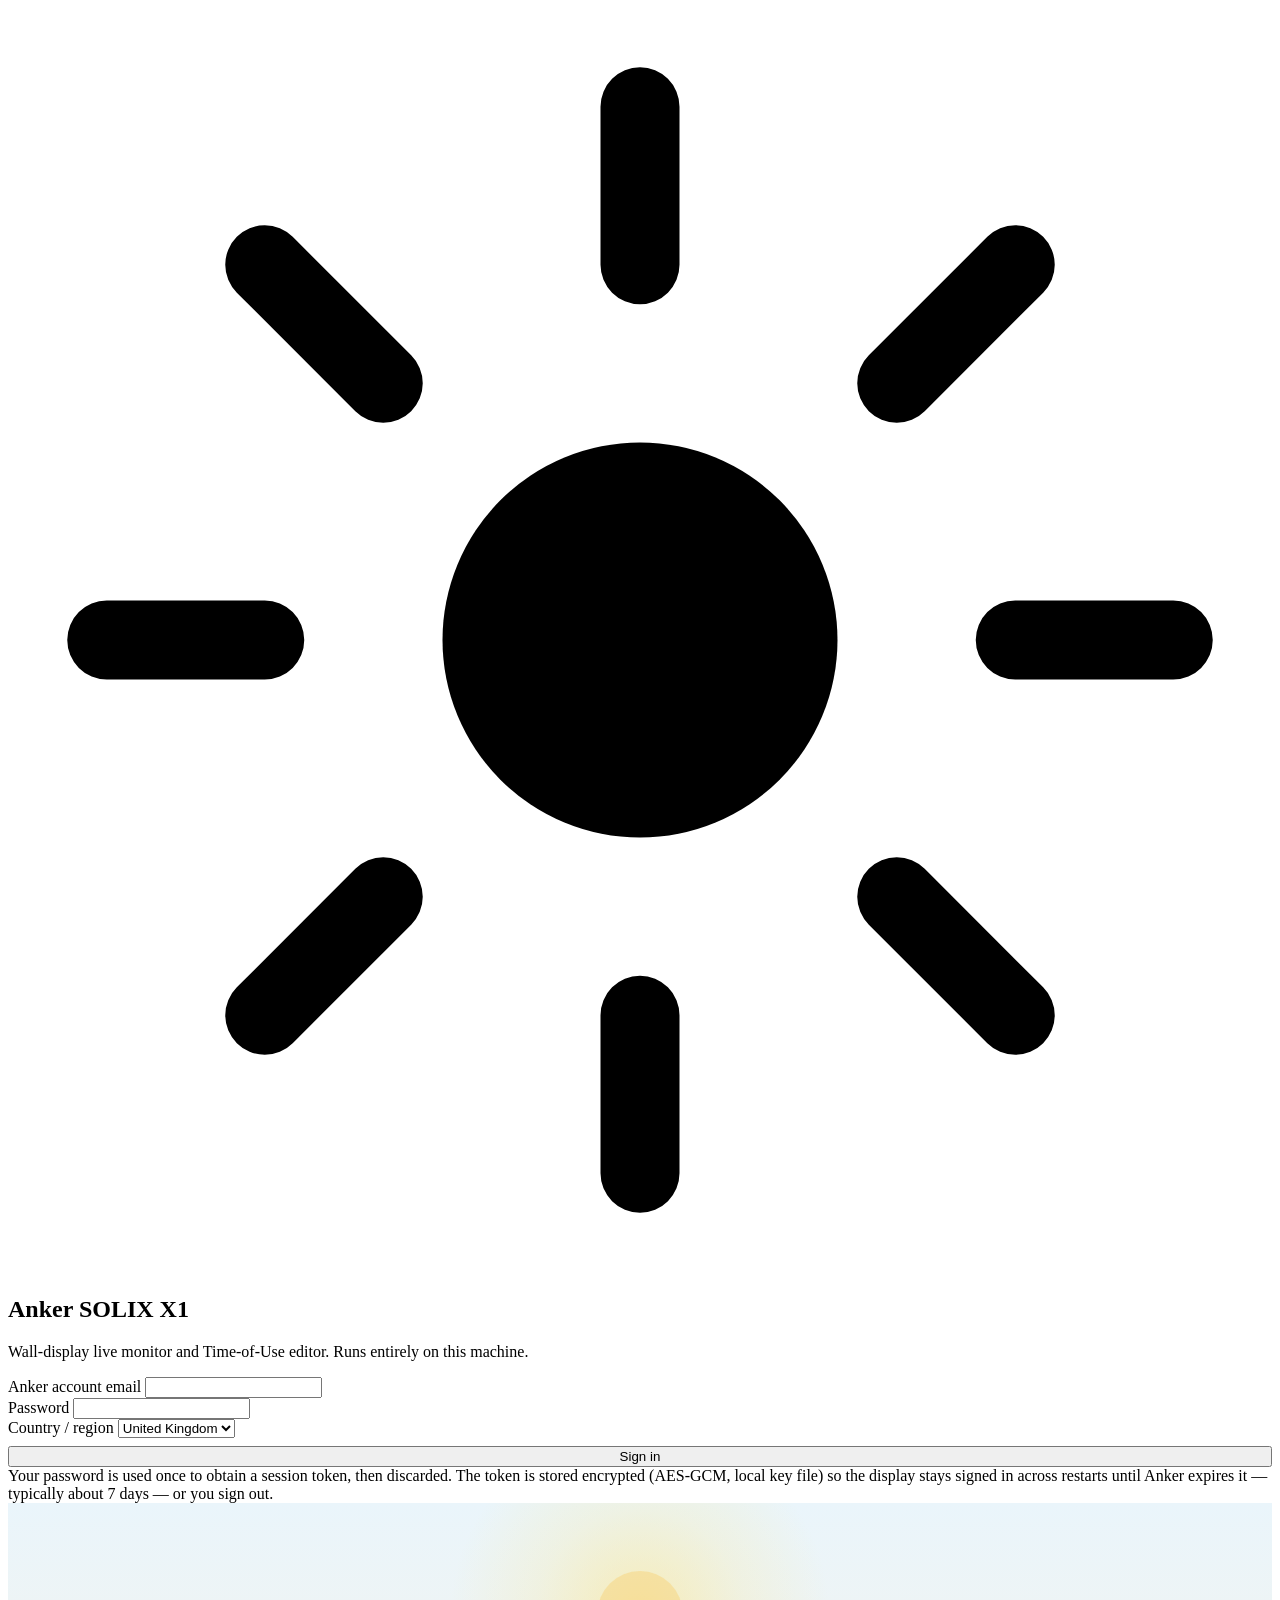
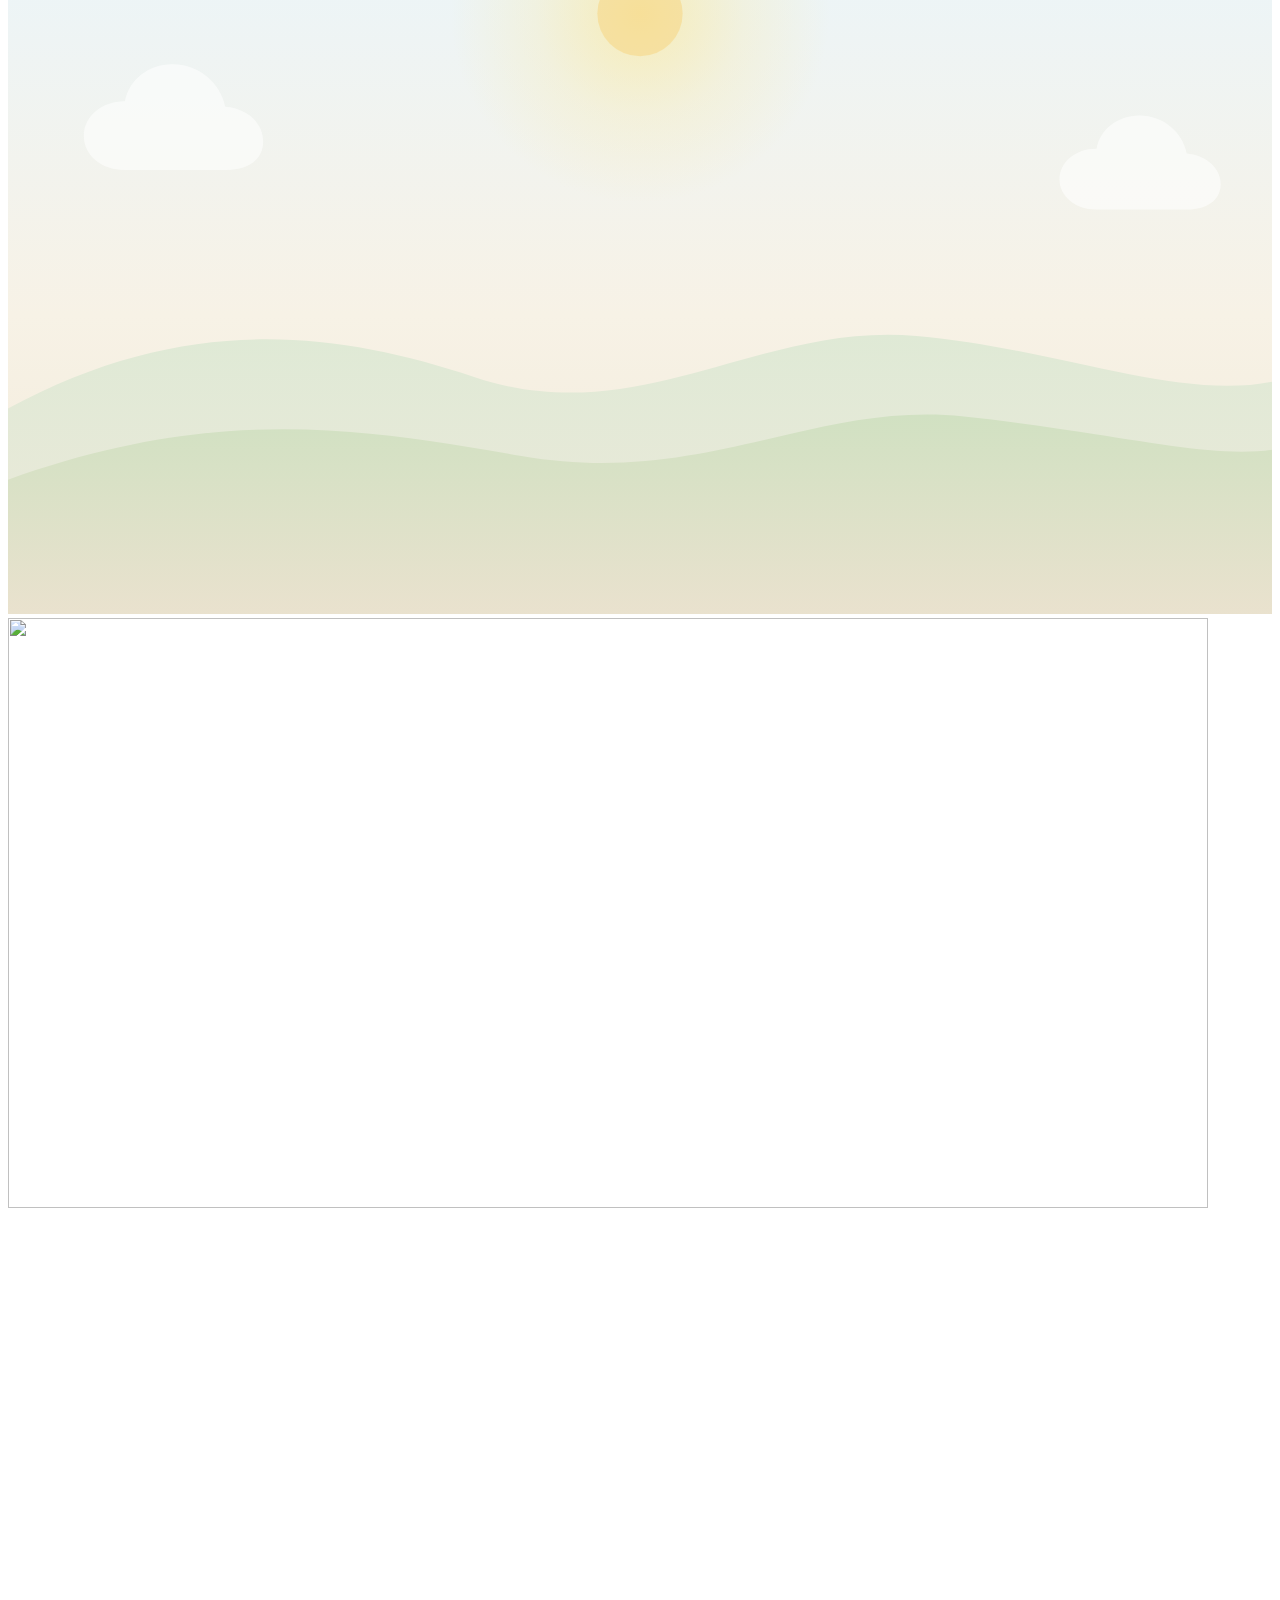
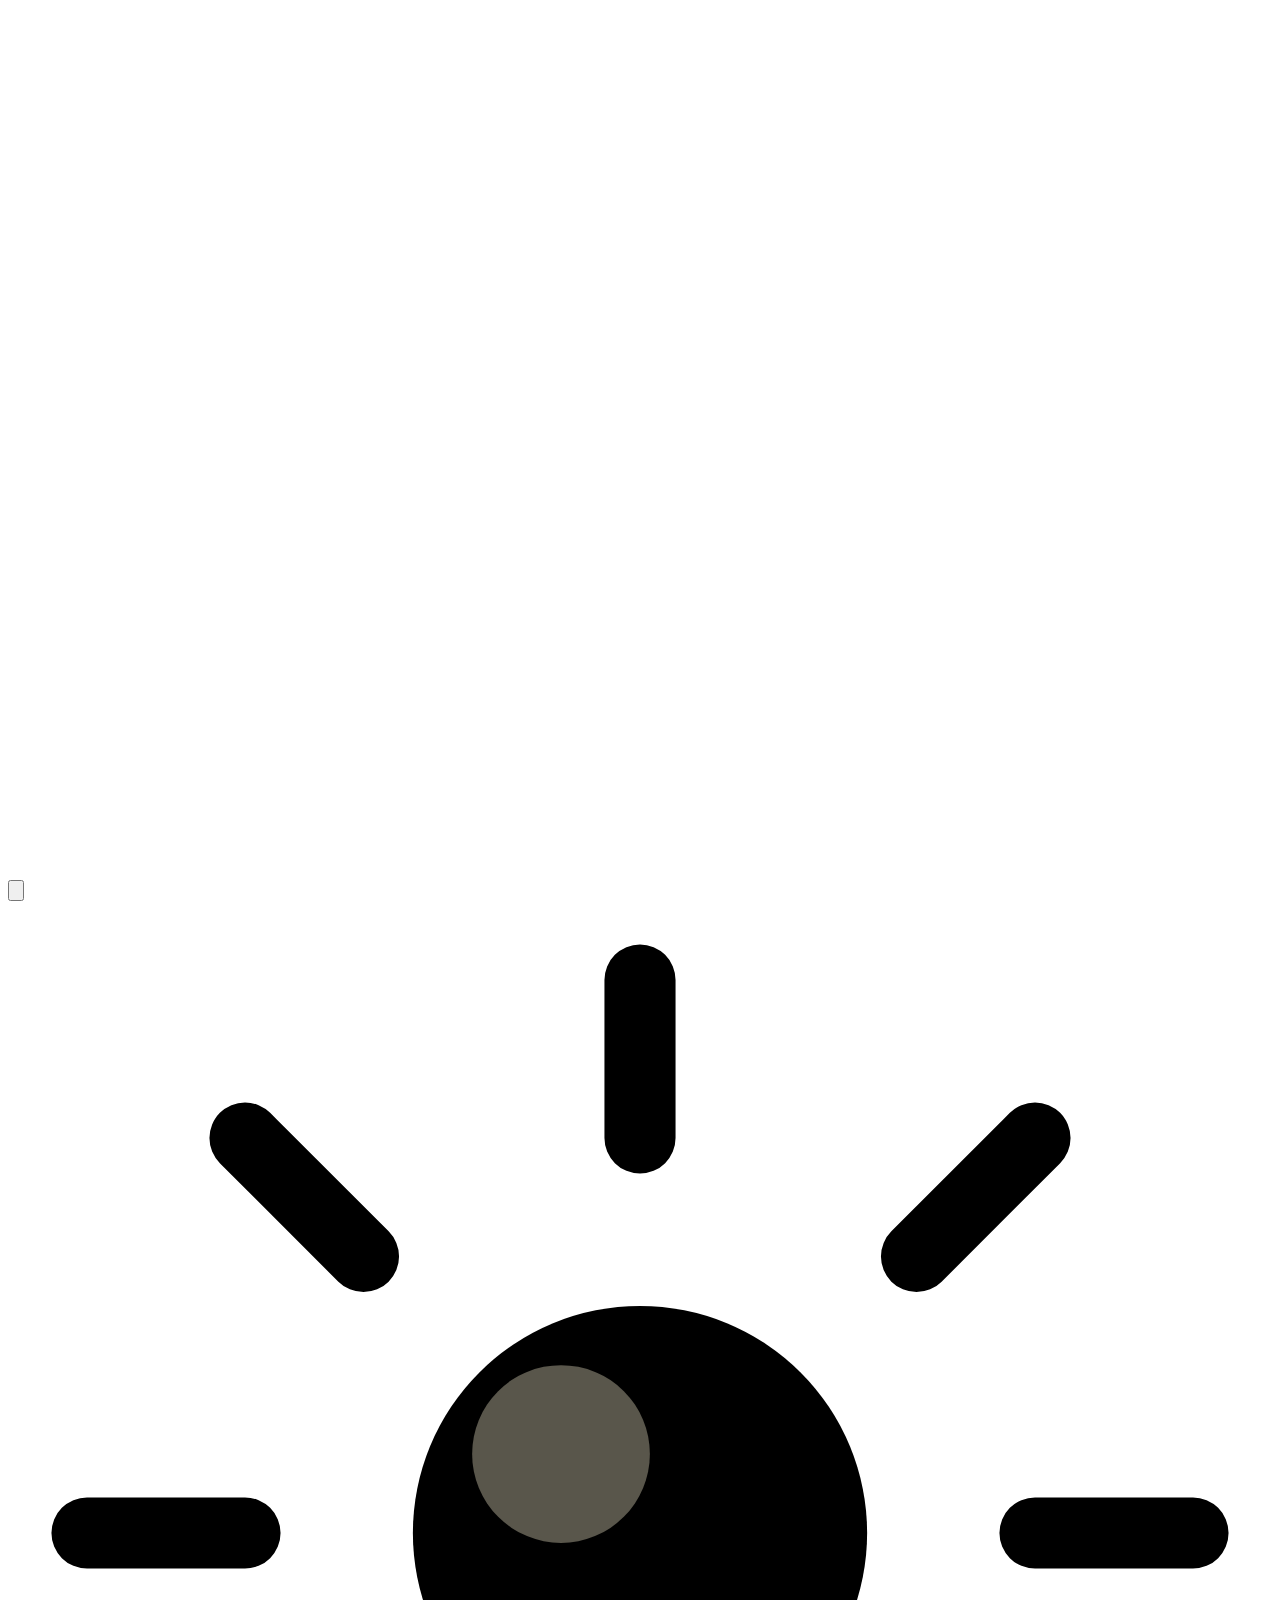
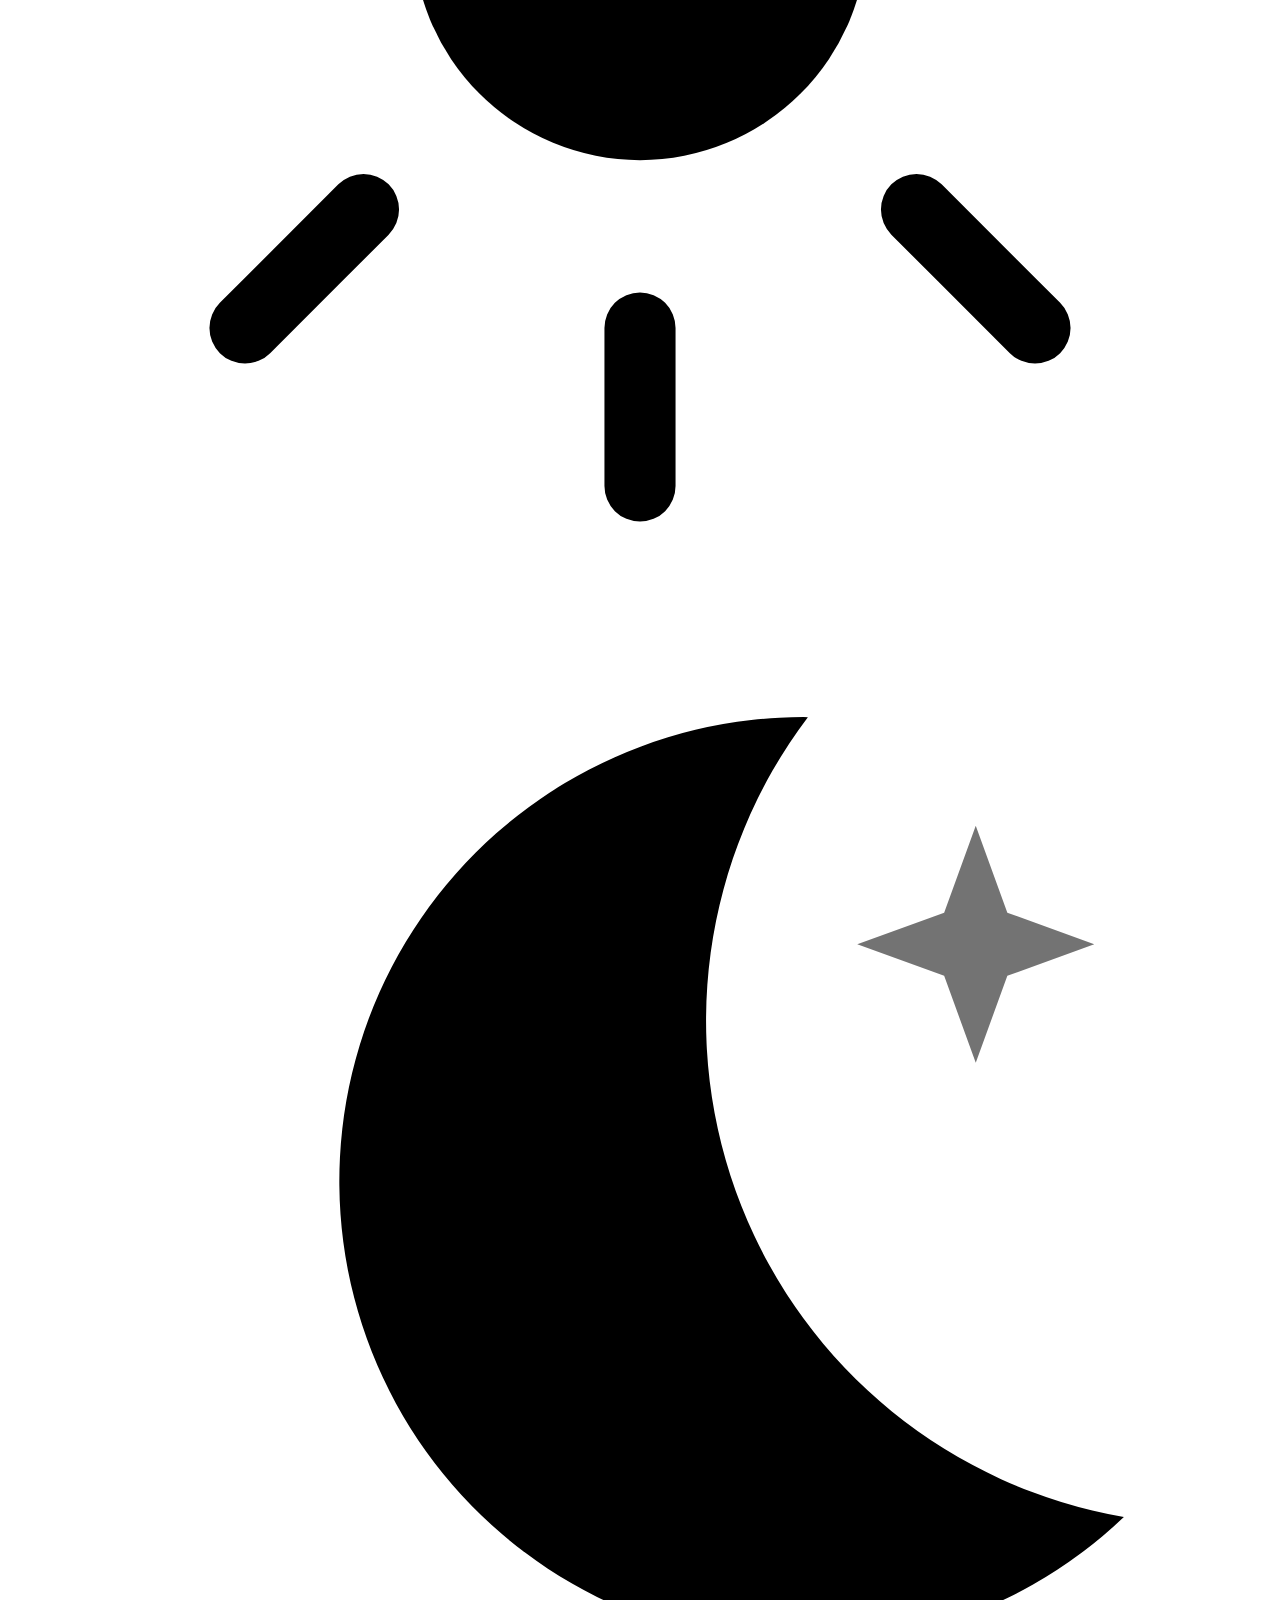
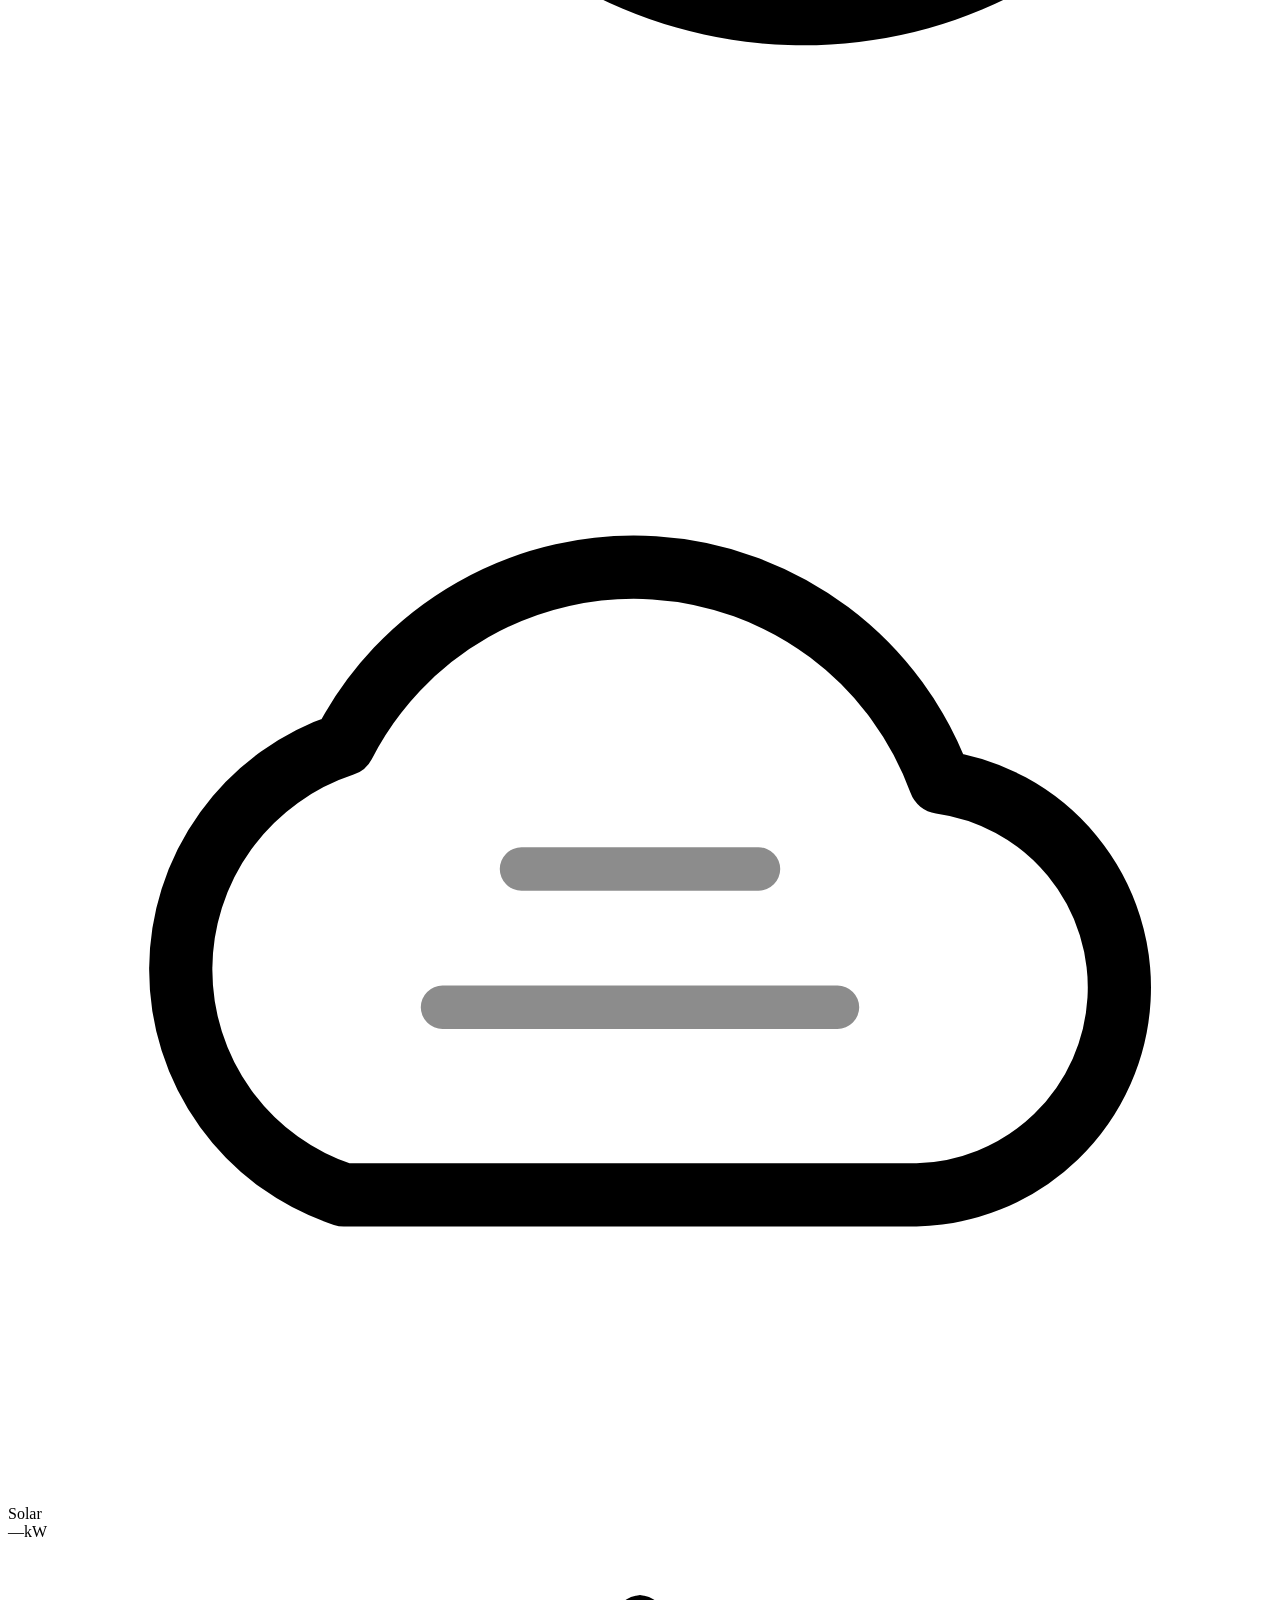
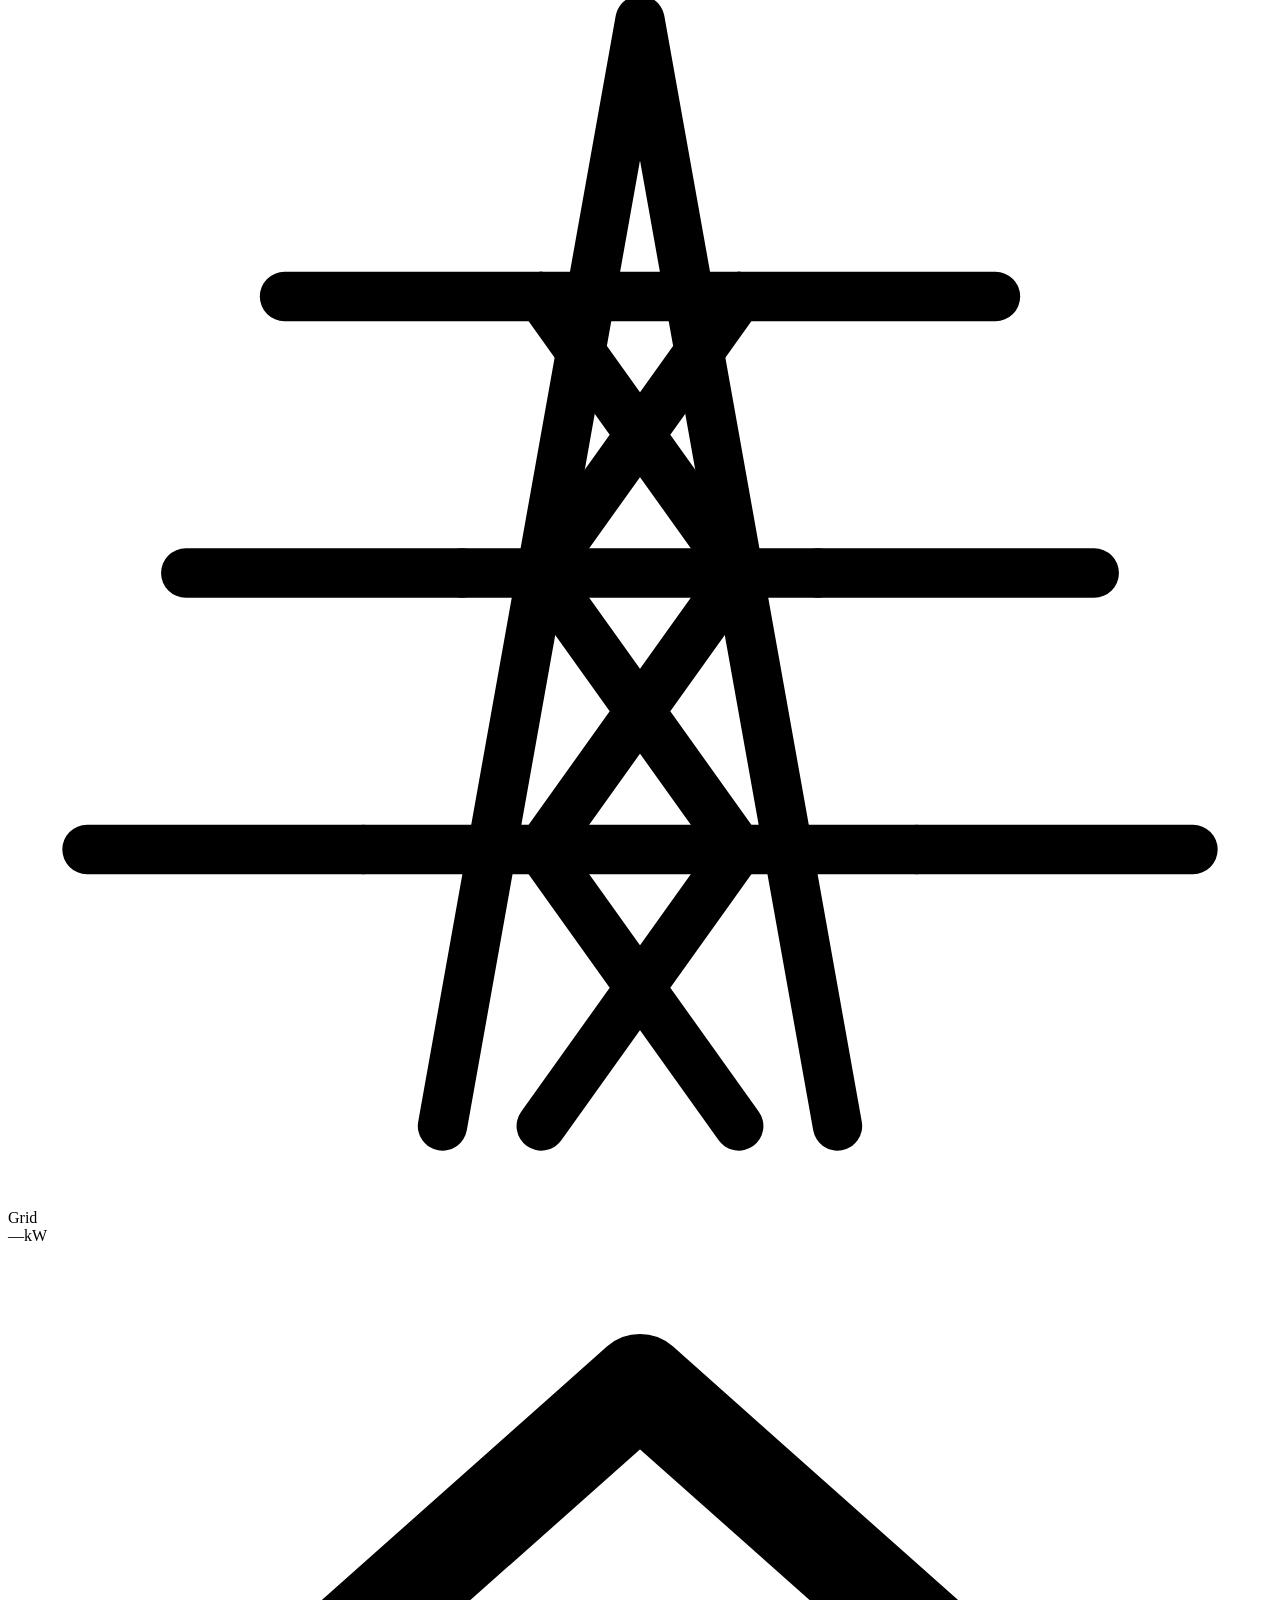
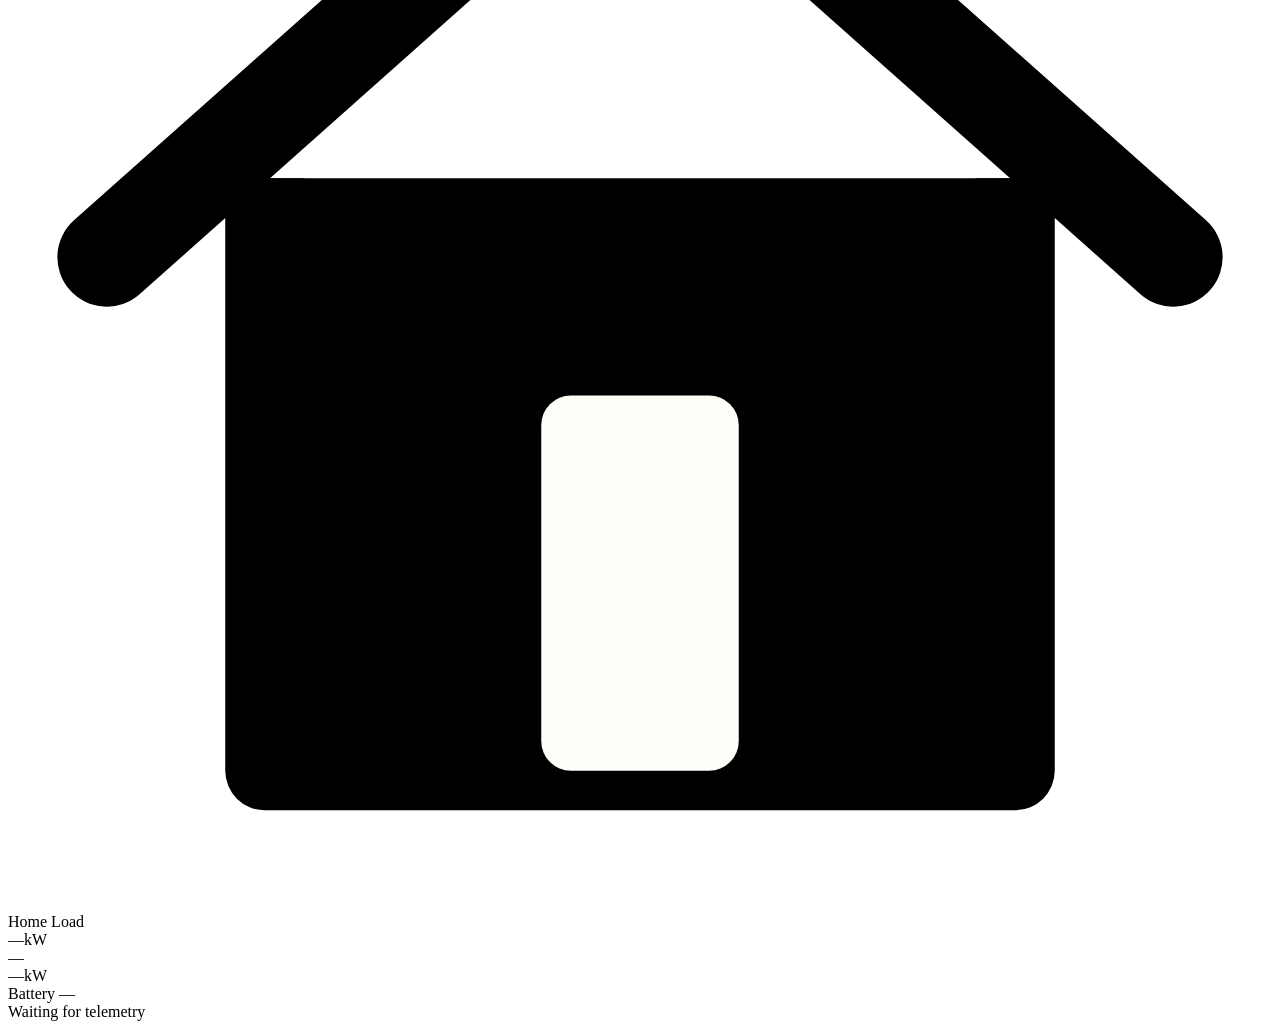
==== app/static/index.html @ 0e500f7e "Add a 5-60 s MQTT refresh slider The drawer now chooses the live MQTT cadence. 5 s keeps the proven " ====
<!DOCTYPE html>
<html lang="en">
<head>
<meta charset="utf-8">
<meta name="viewport" content="width=device-width, initial-scale=1, viewport-fit=cover">
<meta name="theme-color" content="#f4efe4">
<title>Anker X1 — Live</title>
<link rel="stylesheet" href="/static/css/base.css">
<link rel="stylesheet" href="/static/css/home.css">
<link rel="stylesheet" href="/static/css/drawer.css">
</head>
<body>

<!-- ------------------------------------------------------------------ login -->
<section id="loginView" class="login-screen hide">
  <div class="login-card">
    <div class="login-mark" aria-hidden="true">
      <svg viewBox="0 0 64 64" fill="none" stroke="currentColor" stroke-width="4" stroke-linecap="round">
        <circle cx="32" cy="32" r="10" fill="currentColor" stroke="none"/>
        <path d="M32 5v8M32 51v8M5 32h8M51 32h8M13 13l6 6M45 45l6 6M51 13l-6 6M19 45l-6 6"/>
      </svg>
    </div>
    <h1>Anker SOLIX X1</h1>
    <p>Wall-display live monitor and Time-of-Use editor. Runs entirely on this machine.</p>
    <form id="loginForm" autocomplete="on">
      <div class="field">
        <label for="email">Anker account email</label>
        <input id="email" type="email" autocomplete="username" required>
      </div>
      <div class="field">
        <label for="password">Password</label>
        <input id="password" type="password" autocomplete="current-password" required>
      </div>
      <div class="field">
        <label for="country">Country / region</label>
        <select id="country">
          <option value="GB">United Kingdom</option>
          <option value="DE">Germany</option>
          <option value="NL">Netherlands</option>
          <option value="FR">France</option>
          <option value="BE">Belgium</option>
          <option value="AT">Austria</option>
          <option value="IT">Italy</option>
          <option value="ES">Spain</option>
          <option value="PL">Poland</option>
          <option value="SE">Sweden</option>
          <option value="US">United States</option>
          <option value="AU">Australia</option>
        </select>
      </div>
      <button class="primary" type="submit" id="loginBtn" style="width:100%;margin-top:8px">
        Sign in
      </button>
      <div id="loginError" class="err"></div>
    </form>
    <div class="note">
      Your password is used once to obtain a session token, then discarded. The token is
      stored encrypted (AES-GCM, local key file) so the display stays signed in across
      restarts until Anker expires it — typically about 7 days — or you sign out.
    </div>
  </div>
</section>

<!-- -------------------------------------------------------------------- app -->
<section id="appView" class="hide">
  <main id="homeView" class="home-stage"
        data-available="false" data-stale="false" data-status="waiting"
        data-solar="unavailable" data-grid="unavailable" data-battery="unavailable"
        data-home="unavailable">

    <div class="scene" aria-hidden="true">
      <svg class="scene-bg" viewBox="0 0 1600 900" preserveAspectRatio="xMidYMid slice">
        <defs>
          <linearGradient id="skyDay" x1="0" y1="0" x2="0" y2="1">
            <stop offset="0" stop-color="#eaf5fb"/>
            <stop offset=".58" stop-color="#f7f2e6"/>
            <stop offset="1" stop-color="#f2e9d7"/>
          </linearGradient>
          <linearGradient id="hillFar" x1="0" y1="0" x2="0" y2="1">
            <stop offset="0" stop-color="#dbe8d3"/>
            <stop offset="1" stop-color="#eee9db"/>
          </linearGradient>
          <linearGradient id="hillNear" x1="0" y1="0" x2="0" y2="1">
            <stop offset="0" stop-color="#cfe0c0"/>
            <stop offset="1" stop-color="#e9e1cd"/>
          </linearGradient>
          <radialGradient id="sunGlow" cx=".5" cy=".5" r=".5">
            <stop offset="0" stop-color="#fde68a" stop-opacity=".58"/>
            <stop offset=".55" stop-color="#fde68a" stop-opacity=".20"/>
            <stop offset="1" stop-color="#fde68a" stop-opacity="0"/>
          </radialGradient>
        </defs>
        <rect width="1600" height="900" fill="url(#skyDay)"/>
        <circle cx="800" cy="140" r="240" fill="url(#sunGlow)"/>
        <circle cx="800" cy="140" r="54" fill="#f8d37c" opacity=".50"/>
        <g fill="#ffffff" opacity=".58">
          <path d="M148 338c-30 0-52-19-52-43 0-25 23-44 52-44 5-27 30-47 60-47 33 0 61 23 67 54 27 2 48 20 48 44 0 24-21 36-47 36H148Z"/>
          <path d="M1378 388c-27 0-47-17-47-38 0-22 20-39 47-39 4-24 27-42 54-42 30 0 55 21 60 48 24 2 43 18 43 39 0 21-19 32-42 32h-115Z"/>
        </g>
        <path d="M0 640 C 220 520 410 540 590 600 C 800 670 950 530 1150 548 C 1330 564 1480 630 1600 606 L 1600 900 L 0 900 Z"
              fill="url(#hillFar)" opacity=".86"/>
        <path d="M0 730 C 260 636 445 664 650 700 C 880 740 1020 630 1210 650 C 1400 670 1515 704 1600 692 L 1600 900 L 0 900 Z"
              fill="url(#hillNear)" opacity=".92"/>
      </svg>
      <div class="scene-glow"></div>
      <img id="houseImg" class="house" src="/static/assets/house.svg"
           alt="" width="1200" height="590" decoding="async" fetchpriority="high">
    </div>

    <svg id="flowLayer" class="flow-layer" viewBox="0 0 100 100" preserveAspectRatio="none" aria-hidden="true">
      <defs>
        <marker id="flow-arrow-solar" viewBox="0 0 12 12" refX="10" refY="6"
                markerWidth="5" markerHeight="5" orient="auto" markerUnits="strokeWidth">
          <path d="M1 1 L11 6 L1 11 Z" fill="#a16207"/>
        </marker>
        <marker id="flow-arrow-grid" viewBox="0 0 12 12" refX="10" refY="6"
                markerWidth="5" markerHeight="5" orient="auto" markerUnits="strokeWidth">
          <path d="M1 1 L11 6 L1 11 Z" fill="#1e40af"/>
        </marker>
        <marker id="flow-arrow-home" viewBox="0 0 12 12" refX="10" refY="6"
                markerWidth="5" markerHeight="5" orient="auto" markerUnits="strokeWidth">
          <path d="M1 1 L11 6 L1 11 Z" fill="#c2410c"/>
        </marker>
      </defs>
      <g class="flow-group" data-flow="solar">
        <path class="flow-halo"/>
        <path class="flow-line" marker-end="url(#flow-arrow-solar)"/>
        <path class="flow-dots"/>
      </g>
      <g class="flow-group" data-flow="grid">
        <path class="flow-halo"/>
        <path class="flow-line" marker-end="url(#flow-arrow-grid)"/>
        <path class="flow-dots"/>
      </g>
      <g class="flow-group" data-flow="home">
        <path class="flow-halo"/>
        <path class="flow-line" marker-end="url(#flow-arrow-home)"/>
        <path class="flow-dots"/>
      </g>
    </svg>

    <button id="menuBtn" class="menu-btn" type="button"
            aria-label="Open plan editor" aria-expanded="false" aria-controls="planDrawer">
      <svg viewBox="0 0 32 32" fill="none" stroke="currentColor" stroke-width="3" stroke-linecap="round">
        <path d="M6 9h20M6 16h20M6 23h20"/>
      </svg>
    </button>

    <div id="homeAlert" class="home-alert hide" role="status"></div>

    <div class="tiles">
      <section class="tile tile--solar" data-card="solar" aria-label="Solar generation">
        <div class="tile-icon solar-icon" id="solarIcon" data-icon="sun" aria-hidden="true">
          <svg class="solar-icon__sun" viewBox="0 0 64 64" fill="none">
            <g class="sun__rays" stroke="currentColor" stroke-width="3.6" stroke-linecap="round">
              <path d="M32 4v8M32 52v8M4 32h8M52 32h8M12 12l6 6M46 46l6 6M52 12l-6 6M18 46l-6 6"/>
            </g>
            <circle cx="32" cy="32" r="11.5" fill="currentColor"/>
            <circle cx="28" cy="28" r="4.5" fill="#fff7d6" opacity=".35"/>
          </svg>
          <svg class="solar-icon__moon" viewBox="0 0 64 64" fill="none">
            <path d="M40.5 7.5a23.5 23.5 0 1 0 16 40.5A25.5 25.5 0 0 1 40.5 7.5Z"
                  fill="currentColor"/>
            <path d="M49 13l1.6 4.4L55 19l-4.4 1.6L49 25l-1.6-4.4L43 19l4.4-1.6L49 13Z"
                  fill="currentColor" opacity=".55"/>
          </svg>
          <svg class="solar-icon__cloud" viewBox="0 0 64 64" fill="none">
            <path d="M17 48.5h29a10.5 10.5 0 0 0 1.2-20.9A16.5 16.5 0 0 0 17 25.7 12 12 0 0 0 17 48.5Z"
                  stroke="currentColor" stroke-width="3.2" stroke-linejoin="round"/>
            <path d="M22 39h20M26 32h12" stroke="currentColor" stroke-width="2.2"
                  stroke-linecap="round" opacity=".45"/>
          </svg>
        </div>
        <div class="tile-body">
          <div class="tile-label">Solar</div>
          <div class="tile-value"><span id="vSolar">—</span><span class="tile-unit">kW</span></div>
        </div>
        <div class="power-bars solar-bars" id="solarBars" role="meter" data-level="off"
             aria-label="Solar generation level" aria-valuemin="0" aria-valuemax="5"
             aria-valuenow="0" aria-valuetext="Waiting for telemetry">
          <span class="power-bar" aria-hidden="true"></span>
          <span class="power-bar" aria-hidden="true"></span>
          <span class="power-bar" aria-hidden="true"></span>
          <span class="power-bar" aria-hidden="true"></span>
          <span class="power-bar" aria-hidden="true"></span>
        </div>
      </section>

      <section class="tile tile--grid" data-card="grid" aria-label="Grid power">
        <div class="tile-icon" aria-hidden="true">
          <svg viewBox="0 0 64 64" fill="none" stroke="currentColor" stroke-width="2.5"
               stroke-linecap="round" stroke-linejoin="round">
            <g class="grid__lines">
              <path d="M32 4 L22 60 M32 4 L42 60"/>
              <path d="M27 18h10M23 32h18M18 46h28"/>
              <path d="M27 18 37 32 27 46 37 60 M37 18 27 32l10 14-10 14"/>
              <path d="M14 18h13M37 18h13M9 32h14M41 32h14M4 46h14M46 46h14"/>
            </g>
          </svg>
        </div>
        <div class="tile-body">
          <div class="tile-label">Grid</div>
          <div class="tile-value"><span id="vGrid">—</span><span class="tile-unit">kW</span></div>
          <div class="tile-foot" id="gridState"></div>
        </div>
        <div class="power-bars grid-bars" id="gridBars" role="meter" data-level="off"
             aria-label="Grid power level" aria-valuemin="0" aria-valuemax="5"
             aria-valuenow="0" aria-valuetext="Waiting for telemetry">
          <span class="power-bar" aria-hidden="true"></span>
          <span class="power-bar" aria-hidden="true"></span>
          <span class="power-bar" aria-hidden="true"></span>
          <span class="power-bar" aria-hidden="true"></span>
          <span class="power-bar" aria-hidden="true"></span>
        </div>
      </section>

      <section class="tile tile--home" data-card="home" aria-label="Home load">
        <div class="tile-icon" aria-hidden="true">
          <svg viewBox="0 0 64 64" fill="none">
            <path class="home__roof" d="M5 31 32 7l27 24" stroke="currentColor" stroke-width="5"
                  stroke-linecap="round" stroke-linejoin="round"/>
            <path class="home__body" d="M13 27v30h38V27" fill="currentColor" stroke="currentColor"
                  stroke-width="4" stroke-linejoin="round"/>
            <rect class="home__window" x="27" y="38" width="10" height="19" rx="1.5" fill="#fffdf8"/>
          </svg>
        </div>
        <div class="tile-body">
          <div class="tile-label">Home Load</div>
          <div class="tile-value"><span id="vHome">—</span><span class="tile-unit">kW</span></div>
        </div>
        <div class="power-bars home-bars" id="homeBars" role="meter" data-level="off"
             aria-label="Home load power level" aria-valuemin="0" aria-valuemax="5"
             aria-valuenow="0" aria-valuetext="Waiting for telemetry">
          <span class="power-bar" aria-hidden="true"></span>
          <span class="power-bar" aria-hidden="true"></span>
          <span class="power-bar" aria-hidden="true"></span>
          <span class="power-bar" aria-hidden="true"></span>
          <span class="power-bar" aria-hidden="true"></span>
        </div>
      </section>
    </div>

    <section class="battery-hero" id="batteryHero" data-card="battery"
             aria-label="Battery state" style="--soc:0">
      <div class="battery-shell" id="batteryShell">
        <div class="battery-cap" aria-hidden="true"></div>
        <div class="battery-inner" aria-hidden="true">
          <div class="battery-fill" id="batteryFill"></div>
          <div class="battery-sheen"></div>
        </div>
        <div class="battery-content">
          <div class="battery-soc"><span id="batterySoc">—</span><span class="battery-soc-unit" id="batterySocUnit" hidden>%</span></div>
          <div class="battery-power"><span id="vBatt">—</span><span class="battery-power-unit">kW</span></div>
        </div>
      </div>
      <div class="battery-caption">
        <span class="battery-caption-label">Battery</span>
        <span class="battery-caption-value" id="batterySummary">—</span>
      </div>
      <div class="live-status" id="liveStatus" data-level="waiting" role="status">
        <i class="status-dot is-waiting" id="statusDot"></i>
        <span id="statusText">Waiting for telemetry</span>
      </div>
    </section>

  </main>

  <div id="drawerBackdrop" class="drawer-backdrop" hidden></div>

  <aside id="planDrawer" class="drawer" role="dialog" aria-modal="true"
         aria-labelledby="drawerTitle" tabindex="-1" hidden>
    <header class="drawer-head">
      <div>
        <h1 id="drawerTitle">Plan editor</h1>
        <p><span id="who"></span><span id="drawerDevice"></span></p>
      </div>
      <div class="head-actions">
        <div class="drawer-clock" aria-label="Local time">
          <span class="drawer-clock__time" id="clockTime">--:--</span>
          <span class="drawer-clock__date" id="clockDate">—</span>
        </div>
        <button id="fullscreenBtn" class="icon-btn" type="button" title="Toggle fullscreen"
                aria-label="Toggle fullscreen">
          <svg viewBox="0 0 24 24" fill="none" stroke="currentColor" stroke-width="2"
               stroke-linecap="round" stroke-linejoin="round">
            <path d="M4 9V4h5M20 9V4h-5M4 15v5h5M20 15v5h-5"/>
          </svg>
        </button>
        <button id="drawerClose" class="icon-btn" type="button" aria-label="Close plan editor">
          <svg viewBox="0 0 24 24" fill="none" stroke="currentColor" stroke-width="2.2"
               stroke-linecap="round">
            <path d="M6 6l12 12M18 6 6 18"/>
          </svg>
        </button>
      </div>
    </header>

    <div class="drawer-scroll">
      <div class="grid">
        <div id="netBanner" class="banner info">Connecting…</div>

        <div class="card refresh-card">
          <div class="row refresh-head">
            <h2>Live refresh <span class="sub">MQTT cadence</span></h2>
            <output id="refreshValue" class="refresh-value" for="refreshRange">5 s</output>
          </div>
          <div class="refresh-row">
            <input id="refreshRange" type="range" min="5" max="60" step="5" value="5"
                   aria-label="MQTT refresh interval in seconds"
                   aria-valuetext="5 seconds">
            <div class="refresh-scale"><span>5 s</span><span>30 s</span><span>60 s</span></div>
          </div>
          <div id="refreshMeta" class="small muted">Every 5 s</div>
          <div id="refreshStatus" class="refresh-status small" role="status"
               aria-live="polite"></div>
          <p class="small muted refresh-help">
            The browser still polls this server every 2 s. Anker MQTT is re-requested
            at this cadence; a cold wake can take up to a minute and shows
            <b>Refreshing</b> without hiding the last reading.
          </p>
        </div>

        <div class="card">
          <div class="row" style="justify-content:space-between">
            <h2 style="margin:0">Time-of-Use plan <span class="sub" id="planMeta"></span></h2>
            <div class="row">
              <select id="siteSel" class="hide" title="Site"></select>
              <span id="deviceLabel" class="small muted"></span>
              <select id="deviceSel" class="hide" title="Main inverter"></select>
              <button id="reloadBtn" type="button">Reload</button>
            </div>
          </div>

          <div id="deviceNote" class="small muted" style="margin-top:8px"></div>

          <div style="margin-top:14px">
            <div class="small muted" style="margin-bottom:6px">Seasons</div>
            <div id="seasons"></div>
          </div>

          <div class="row" style="margin-top:18px;justify-content:space-between">
            <div class="tabs" id="dayTabs">
              <button type="button" data-day="2" class="on">Weekday</button>
              <button type="button" data-day="1">Weekend</button>
            </div>
            <label class="linkDays" title="When on, edits apply to weekdays and weekends together">
              <input type="checkbox" id="linkDays" checked>
              <span>Apply to both days</span>
            </label>
            <div class="small muted" id="periodCount"></div>
          </div>

          <div class="periods-wrap">
            <table class="periods">
              <thead>
                <tr><th style="width:26px"></th><th>Tariff</th><th>Start</th><th>End</th>
                    <th>Buy £/kWh</th><th>Sell £/kWh</th><th></th></tr>
              </thead>
              <tbody id="periodRows"></tbody>
            </table>
          </div>

          <div class="small muted" style="margin-top:6px">
            Prices are stored to <b>two decimals</b> by Anker (0.0762 → 0.07). Leave them
            untouched to keep current values. Periods cover <b>00:00–24:00</b>; a wrap like
            23:00–05:00 is split automatically. Each tariff has a <b>single price</b>.
            <b>Firmware limit: whole hours.</b> The cloud accepts :30, but the device applies
            the previous whole hour, so the editor only emits hourly boundaries.
          </div>

          <div class="row" style="margin-top:10px">
            <button id="addPeriod" type="button">+ Add period</button>
            <span class="small muted">1-hour steps · max 4 periods per day type</span>
          </div>

          <div class="timeline" id="timeline"></div>
          <div class="lab"><span>00:00</span><span>06:00</span><span>12:00</span>
            <span>18:00</span><span>23:00</span></div>
        </div>

        <div class="card">
          <h2>Changes <span class="sub">1-hour precision</span></h2>
          <div class="banner good" style="margin-bottom:10px">
            <span><b>Verified write path.</b> Saves use the same
              <code>charging_hes_svc/device_command</code> call as the Android app, then read
              back; a mismatch is rolled back automatically.</span>
          </div>
          <div id="diffSummary" class="small muted">No changes yet.</div>

          <div class="row" style="margin-top:14px;align-items:center;gap:8px">
            <label for="maxChargeKw" class="small"><b>Grid charge limit</b></label>
            <input id="maxChargeKw" type="number" step="0.1" min="0.1" max="20"
                   placeholder="4.2" style="width:88px" aria-label="Grid charge limit in kW">
            <span class="small muted">kW</span>
            <span class="small muted">Default 4.2 if blank. Sent before the plan via
              <code>set_device_attrs</code>.</span>
          </div>

          <div class="row" style="margin-top:10px;align-items:center;gap:14px">
            <label for="reserveSoc" class="small"><b>Reserve SOC</b></label>
            <input id="reserveSoc" type="number" step="1" min="0" max="100"
                   placeholder="—" style="width:70px" aria-label="Reserve state of charge percent"
                   disabled>
            <span class="small muted">%</span>
            <label class="small" style="display:flex;align-items:center;gap:6px">
              <input id="gridCharging" type="checkbox" disabled> Grid charging
            </label>
            <span id="strategyNote" class="small muted">Load a plan to read this.</span>
          </div>

          <div class="row" style="margin-top:14px">
            <button class="primary" id="saveBtn" type="button" disabled>Review &amp; save</button>
            <button id="discardBtn" type="button" disabled>Discard changes</button>
          </div>
          <div id="saveStatus" class="small" style="margin-top:10px"></div>
        </div>

        <details class="card" id="diagCard">
          <summary class="small muted" style="cursor:pointer">Diagnostics</summary>
          <div class="row" style="margin:10px 0">
            <button id="diagBtn" type="button">Refresh</button>
            <span class="small muted">Redacted request log — no tokens or bodies.</span>
          </div>
          <div id="diagBody" class="result">Not loaded.</div>
        </details>

        <div id="resultCard" class="card hide">
          <h2>Result</h2>
          <div id="resultBody" class="result"></div>
        </div>

        <div class="drawer-about">
          <b>About this display.</b> The dashboard polls the local server every 2 s; the server
          holds one read-only MQTT subscription per site and publishes only the read-only
          realtime wake request. It never changes the plan or the controller. The editor writes
          only the plan and never switches mode or sends a charge-power value. The live feed is
          paused while the browser tab is hidden.
        </div>
      </div>
    </div>

    <footer class="drawer-foot">
      <button id="logoutBtn" type="button" class="ghost">Sign out</button>
      <span class="spacer"></span>
      <span class="small muted">Anker SOLIX X1 · Time of Use</span>
    </footer>
  </aside>
</section>

<script src="/static/home-view.js"></script>
<script src="/static/app.js"></script>
</body>
</html>
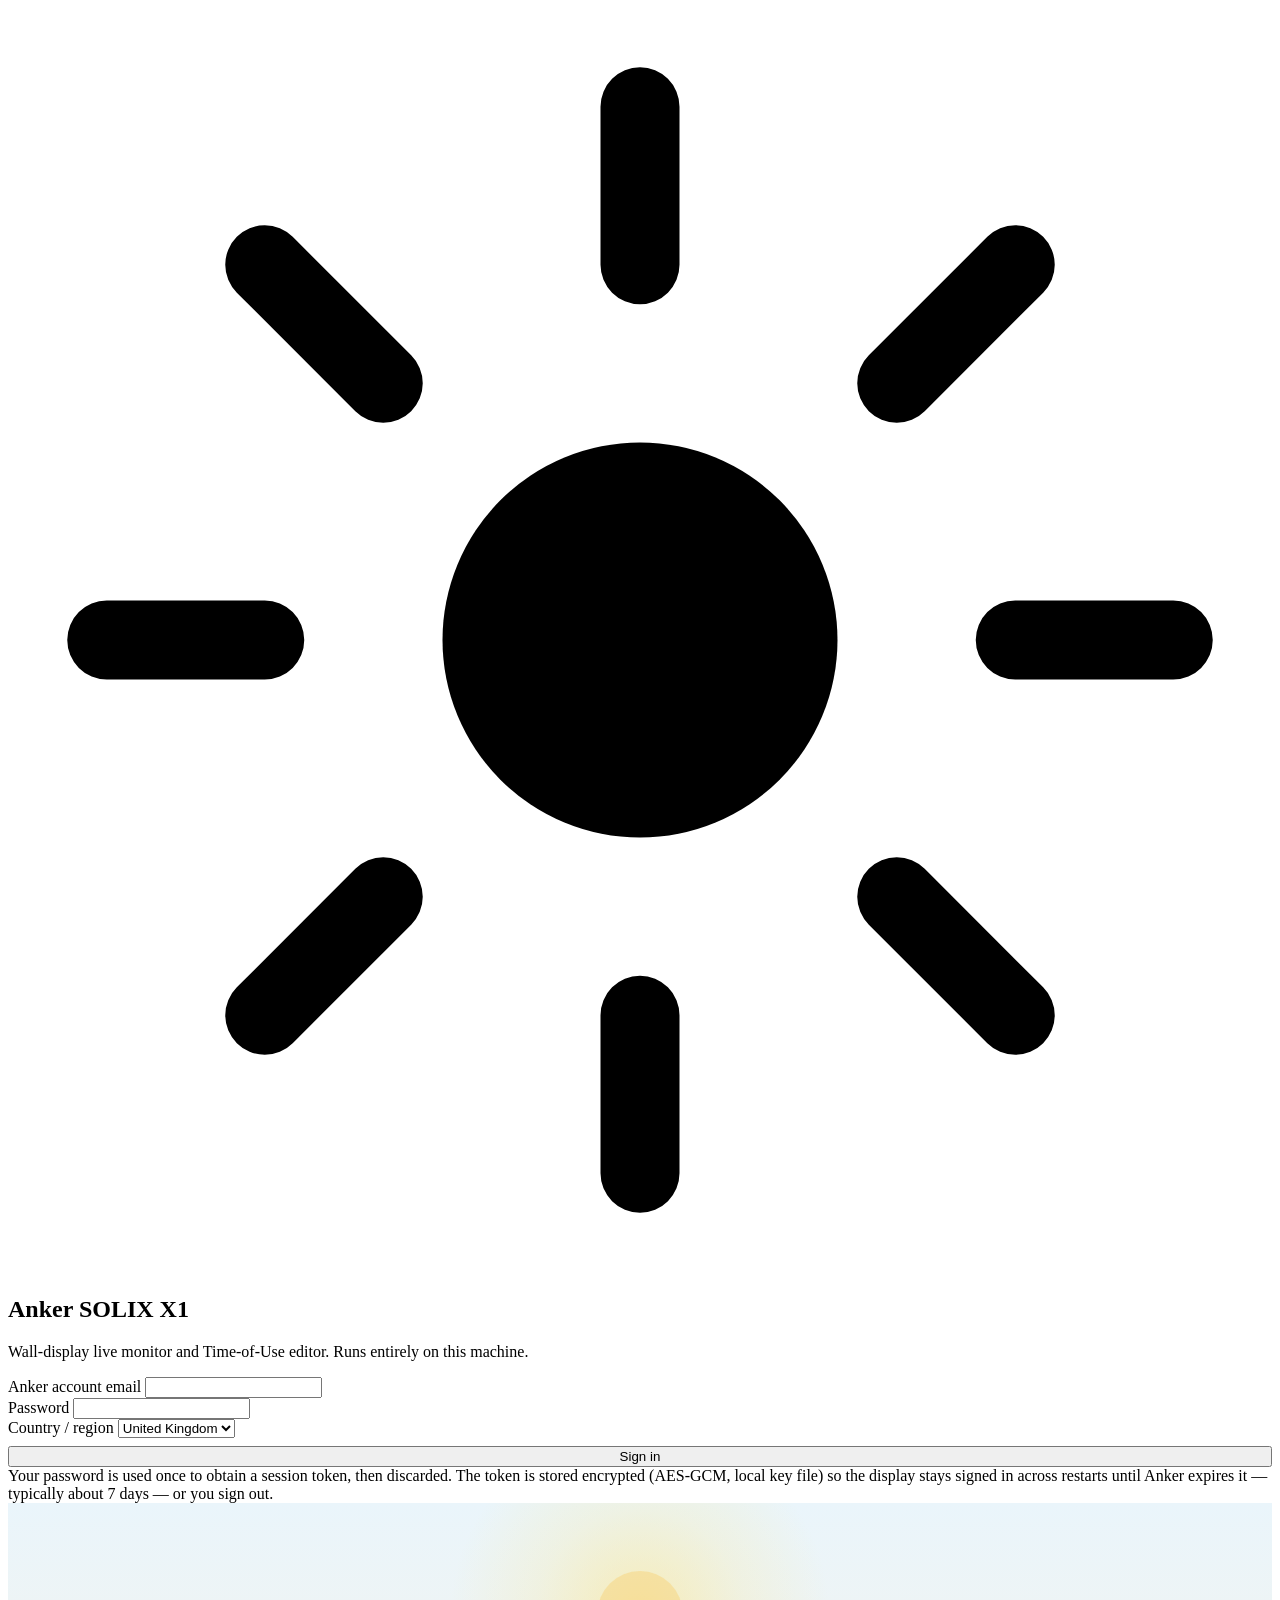
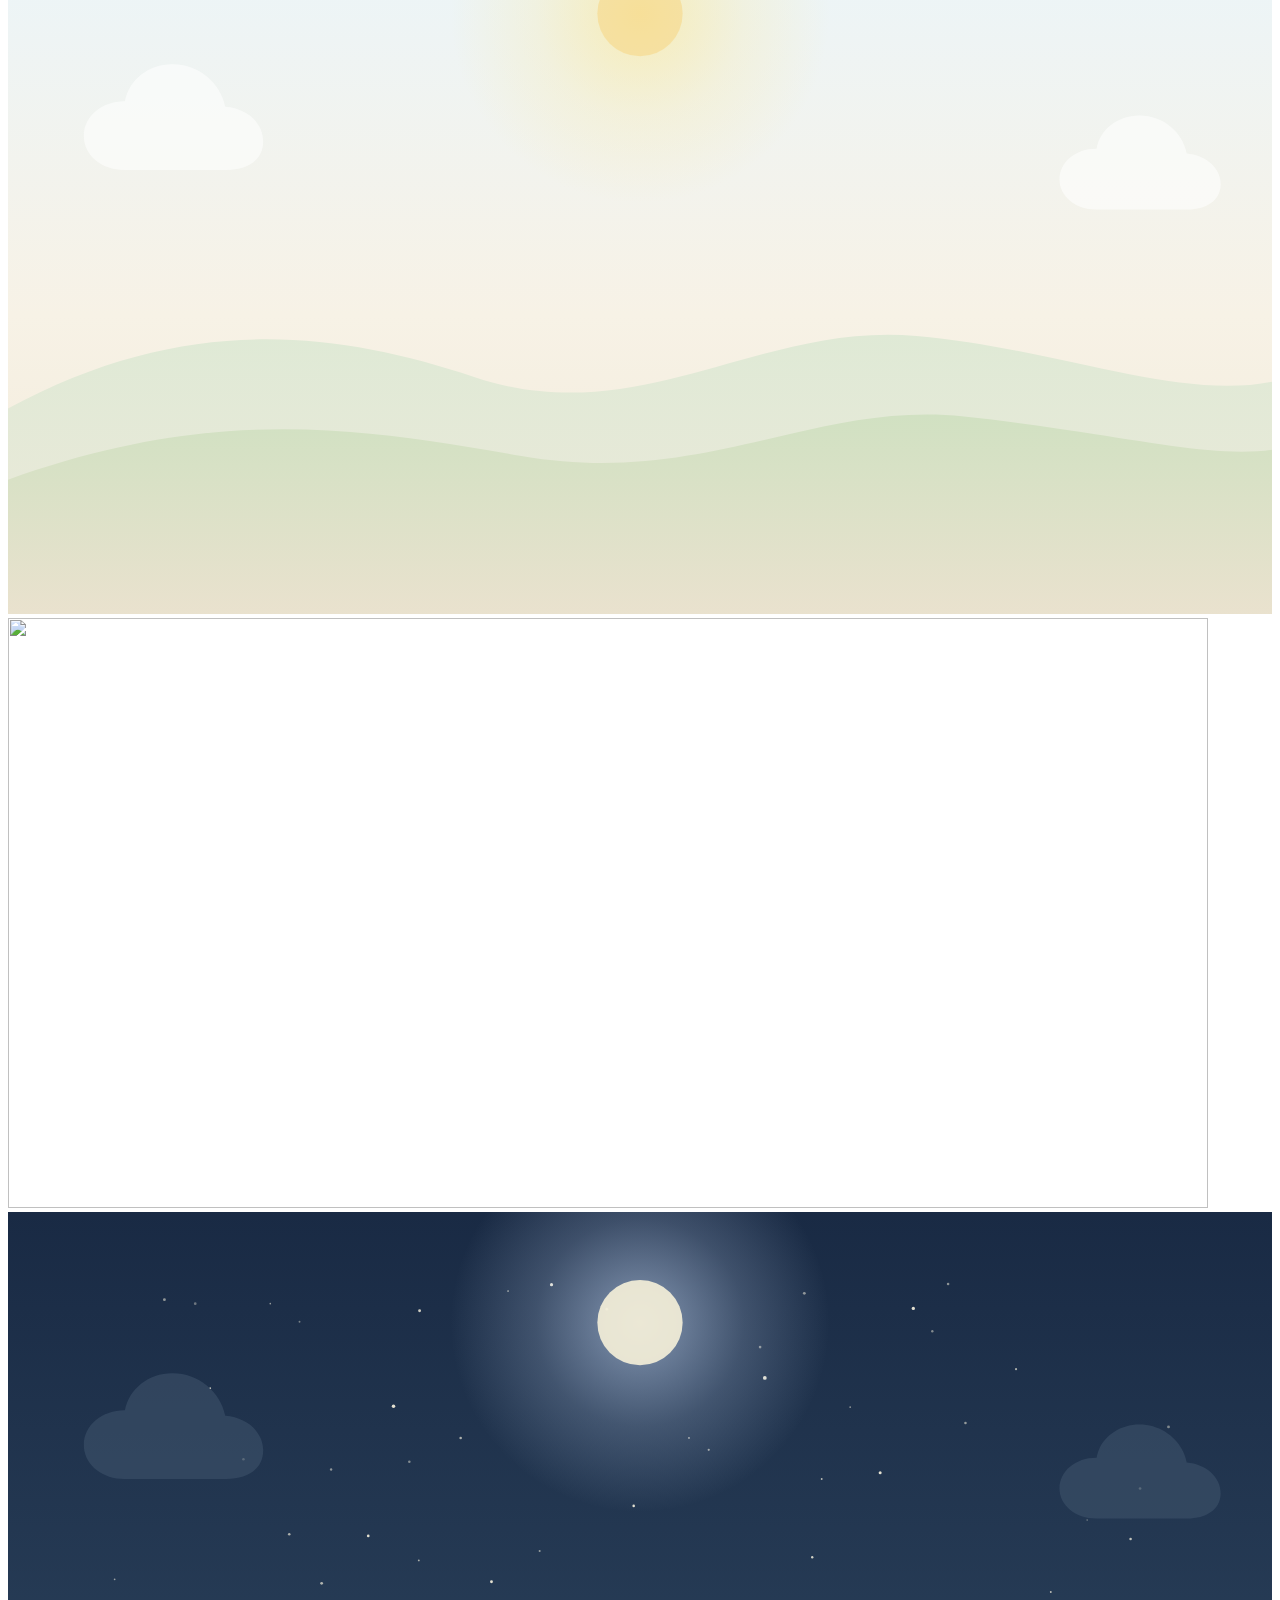
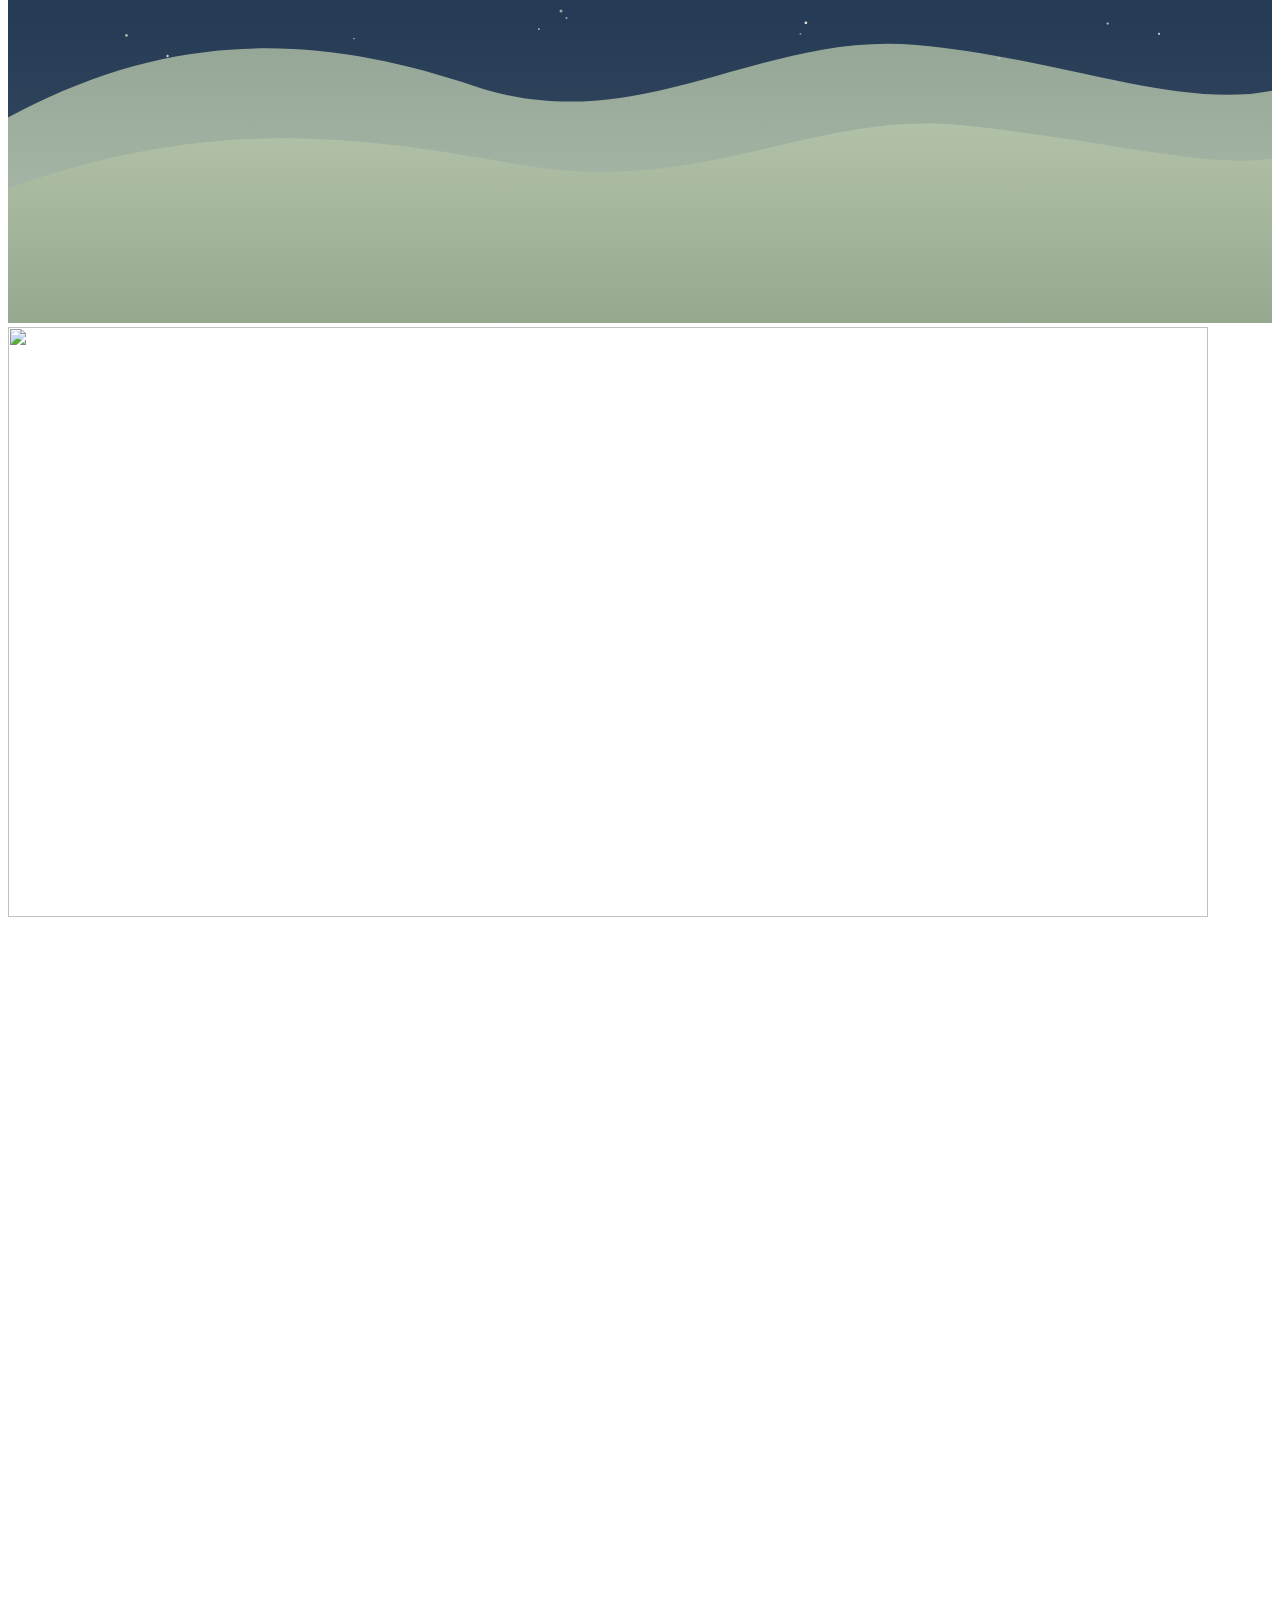
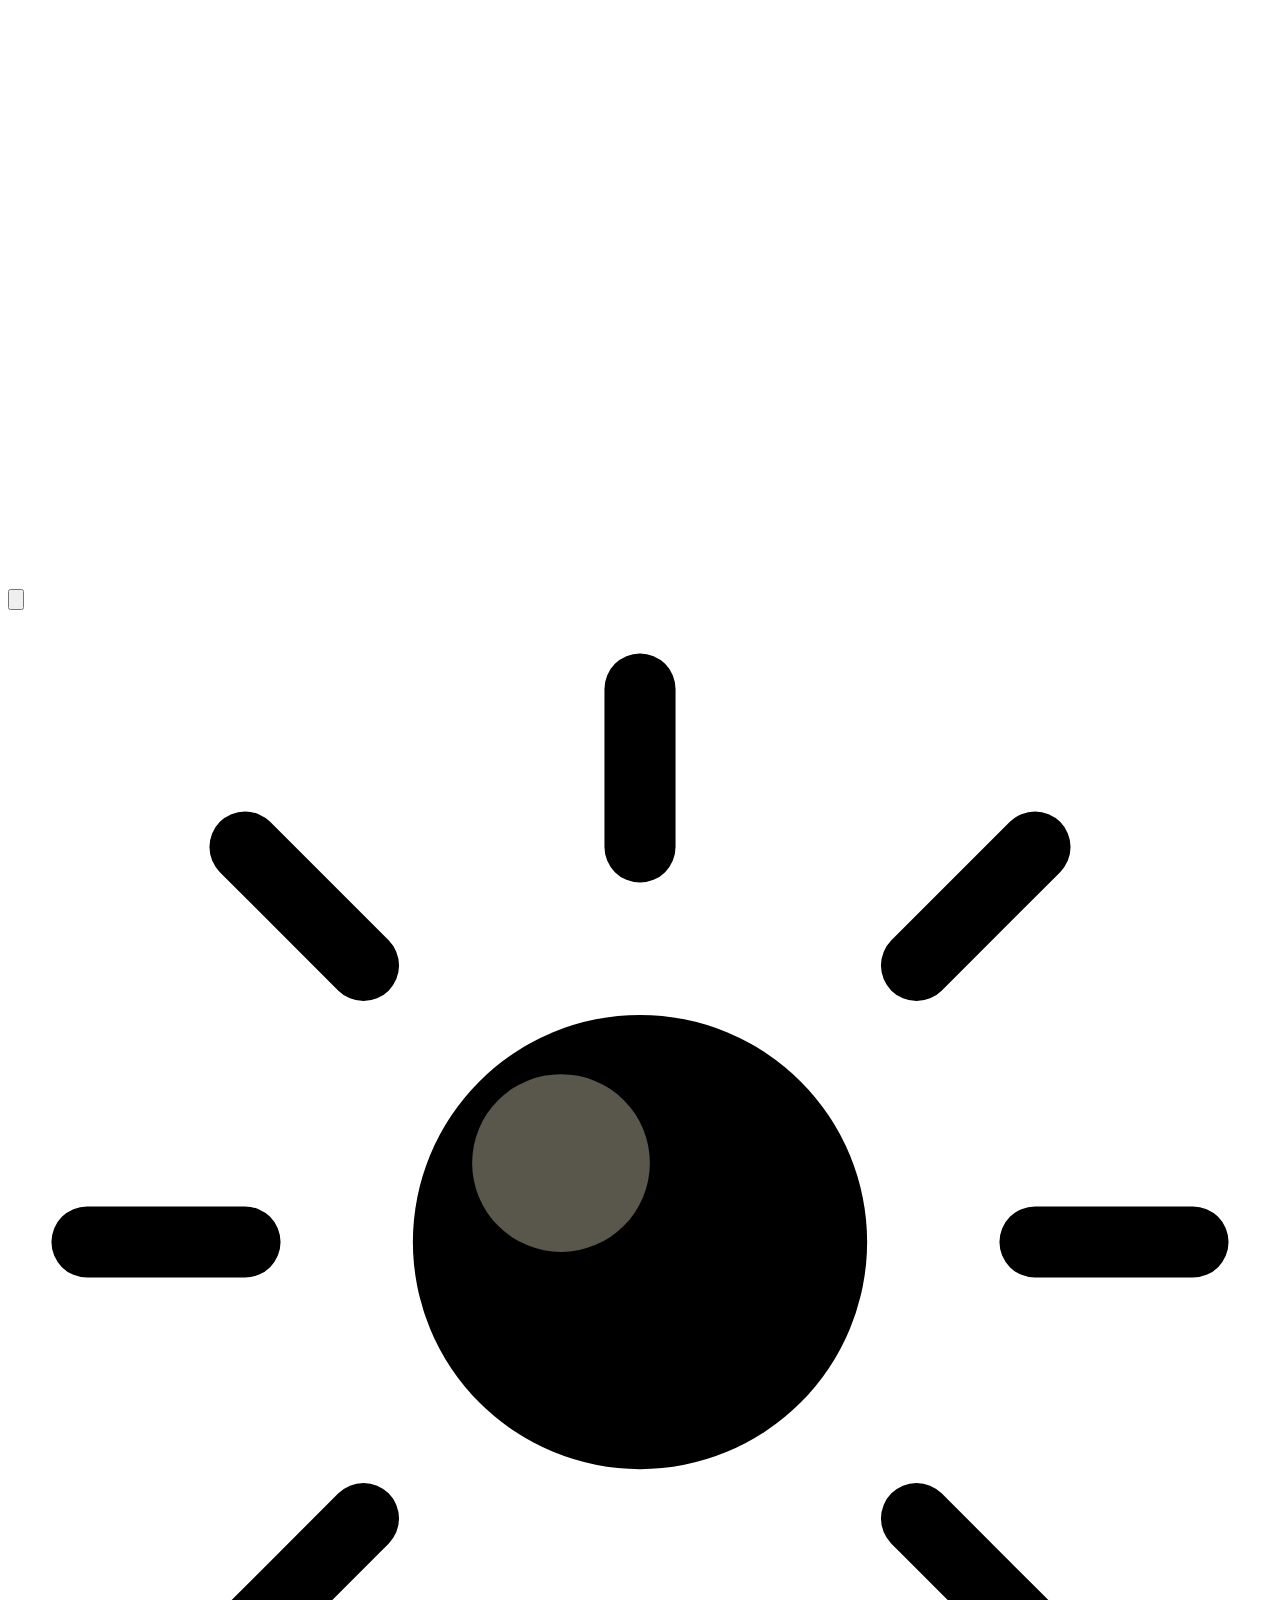
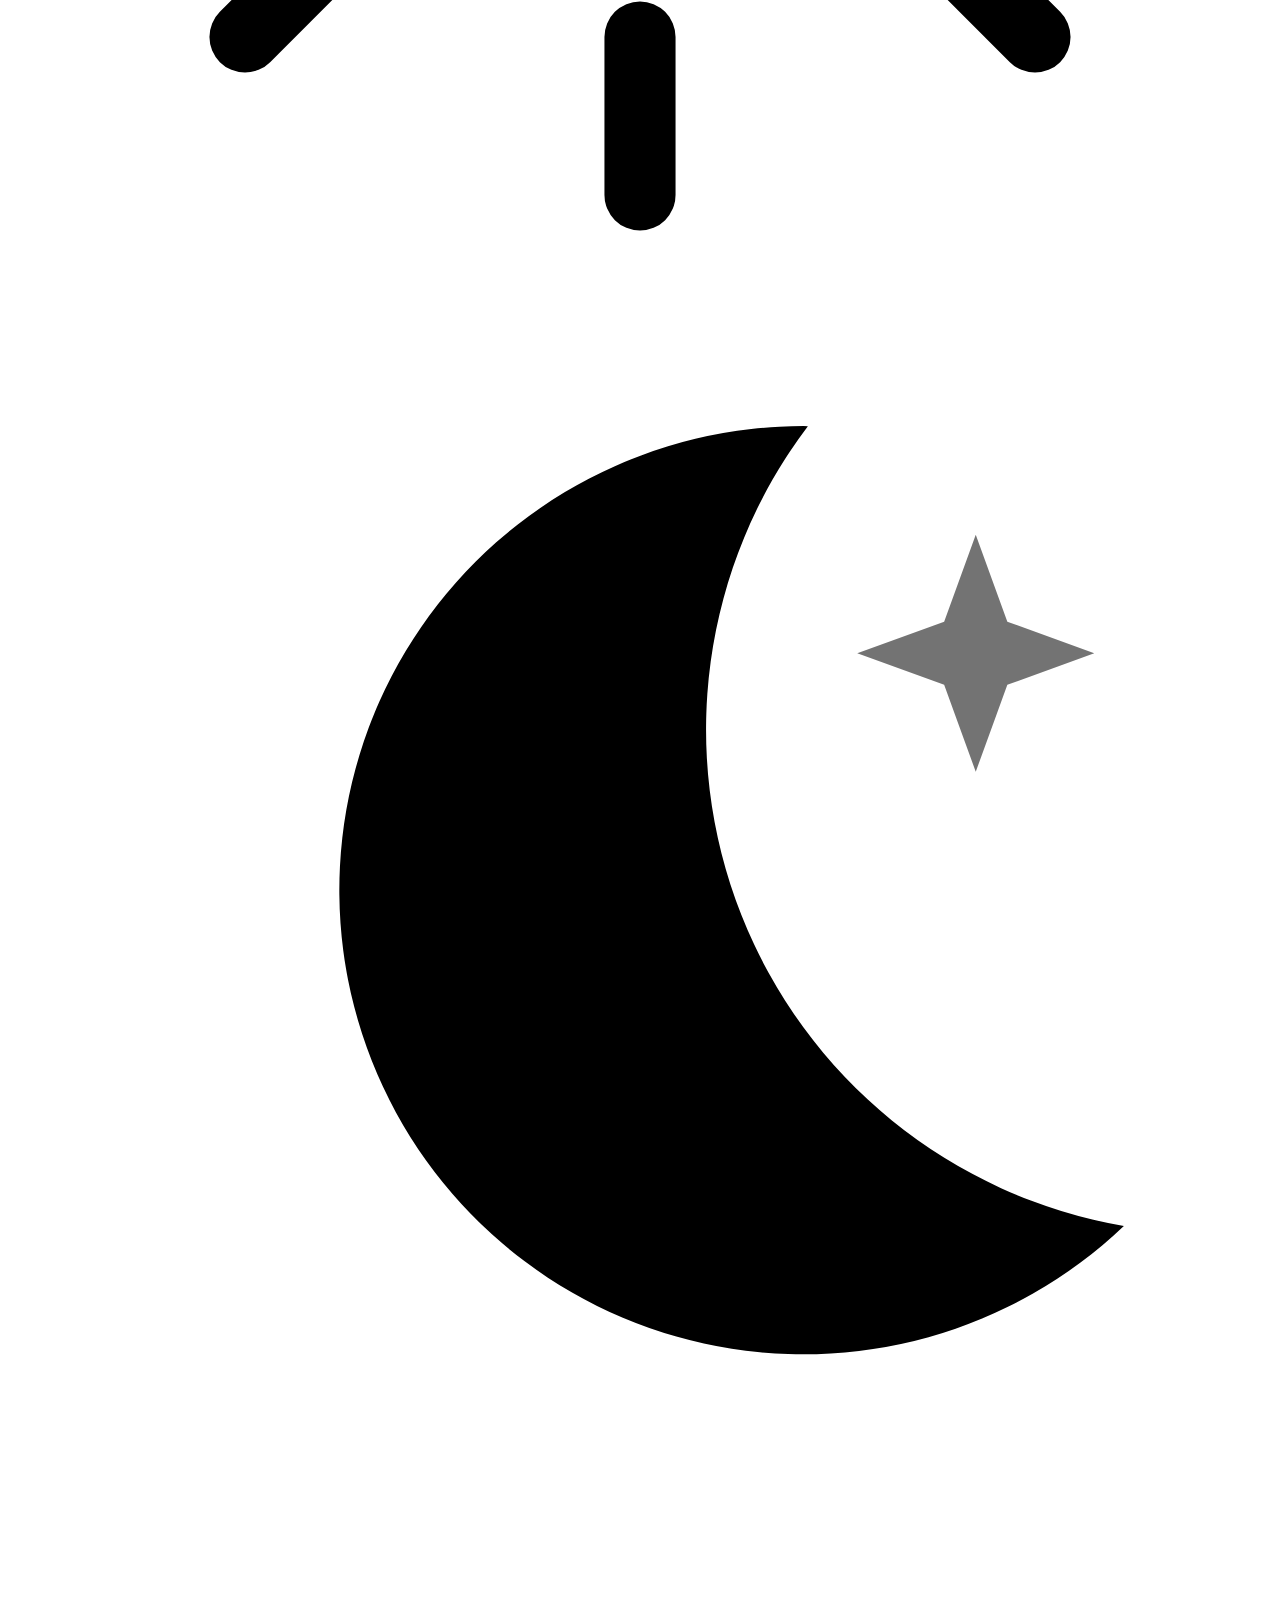
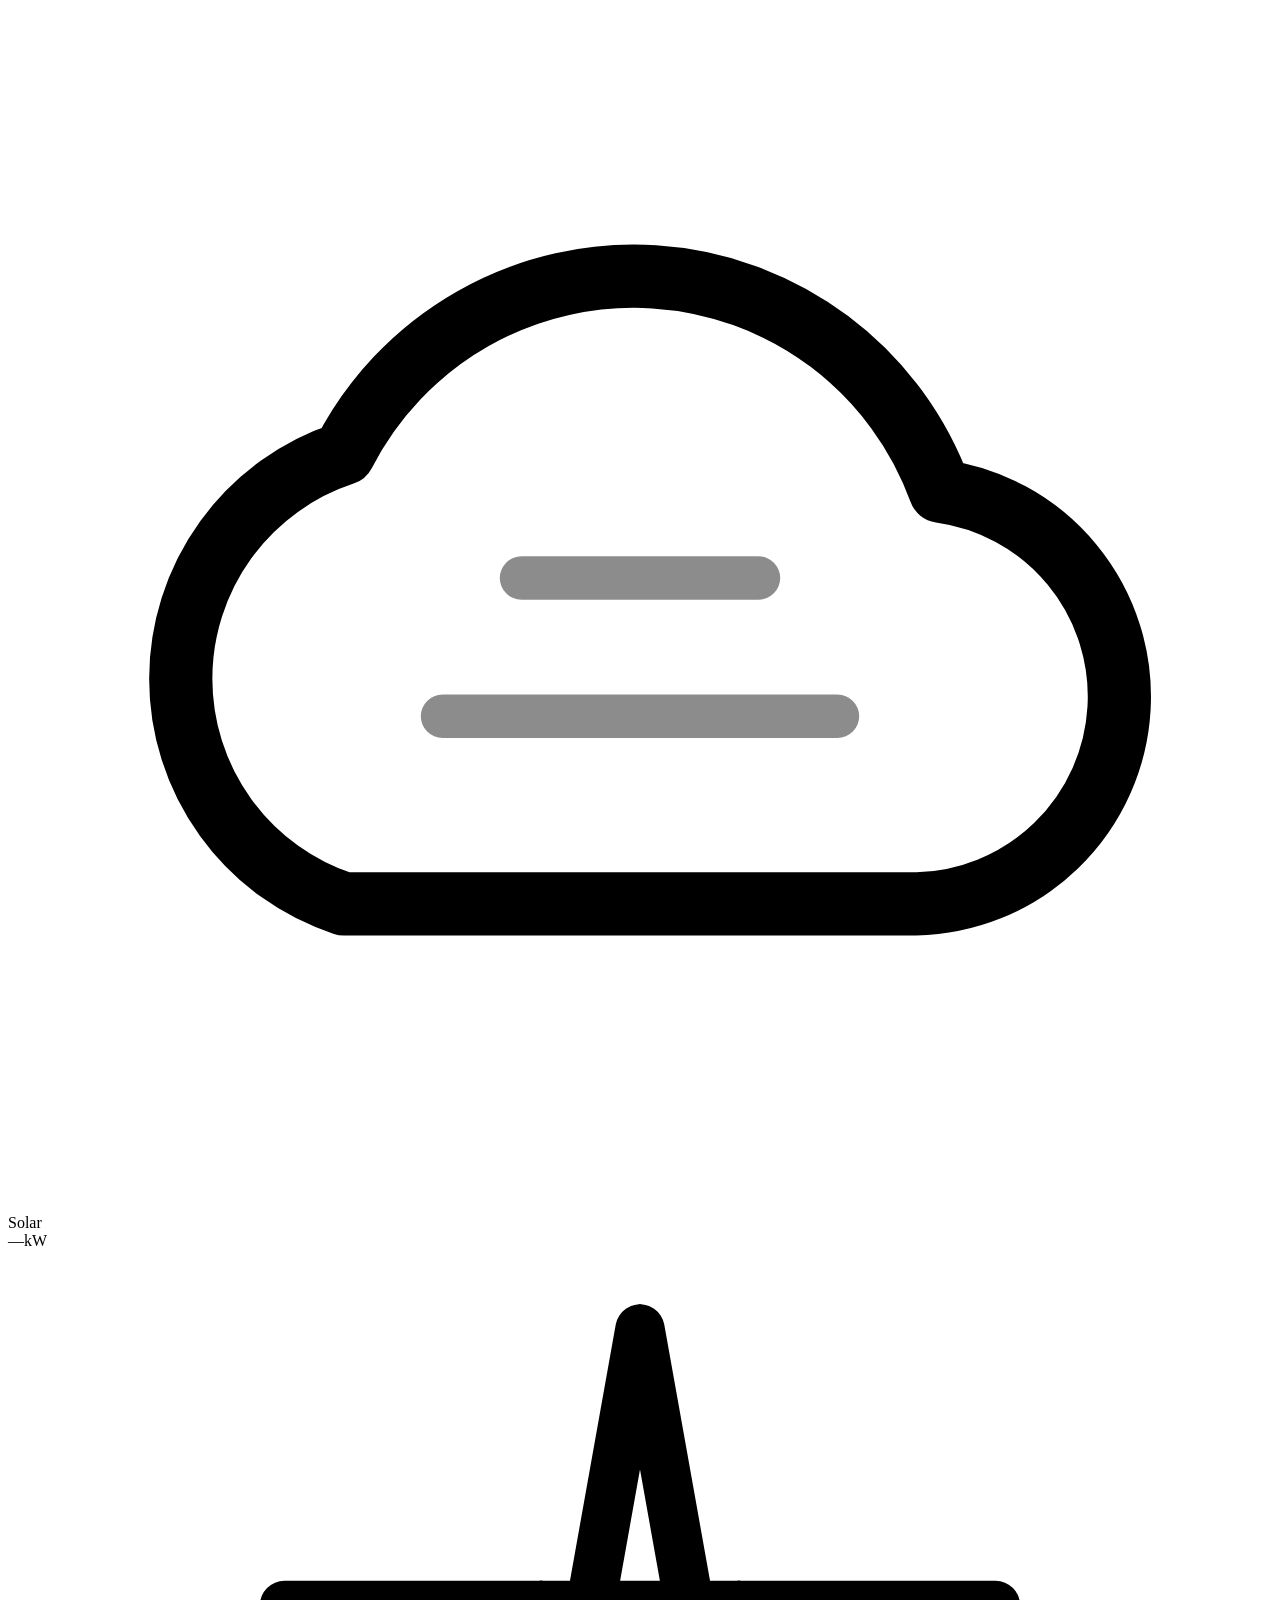
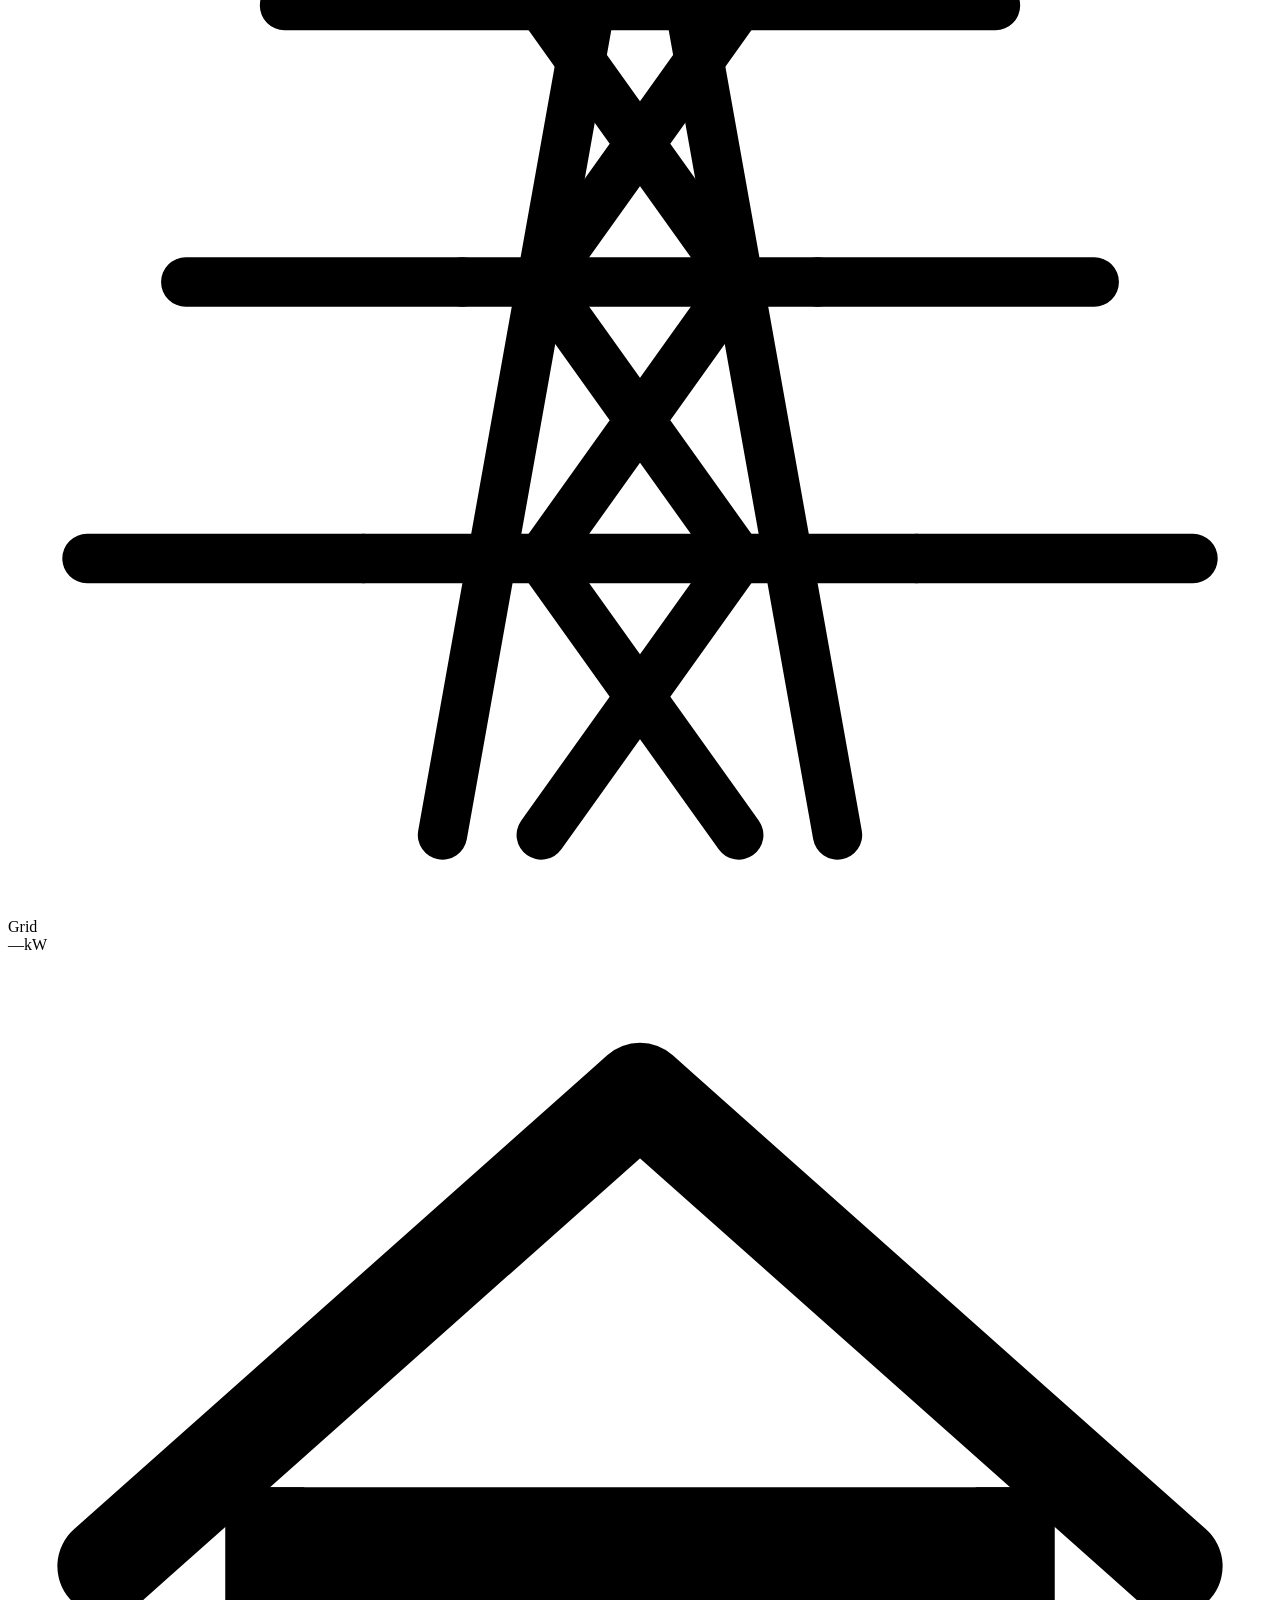
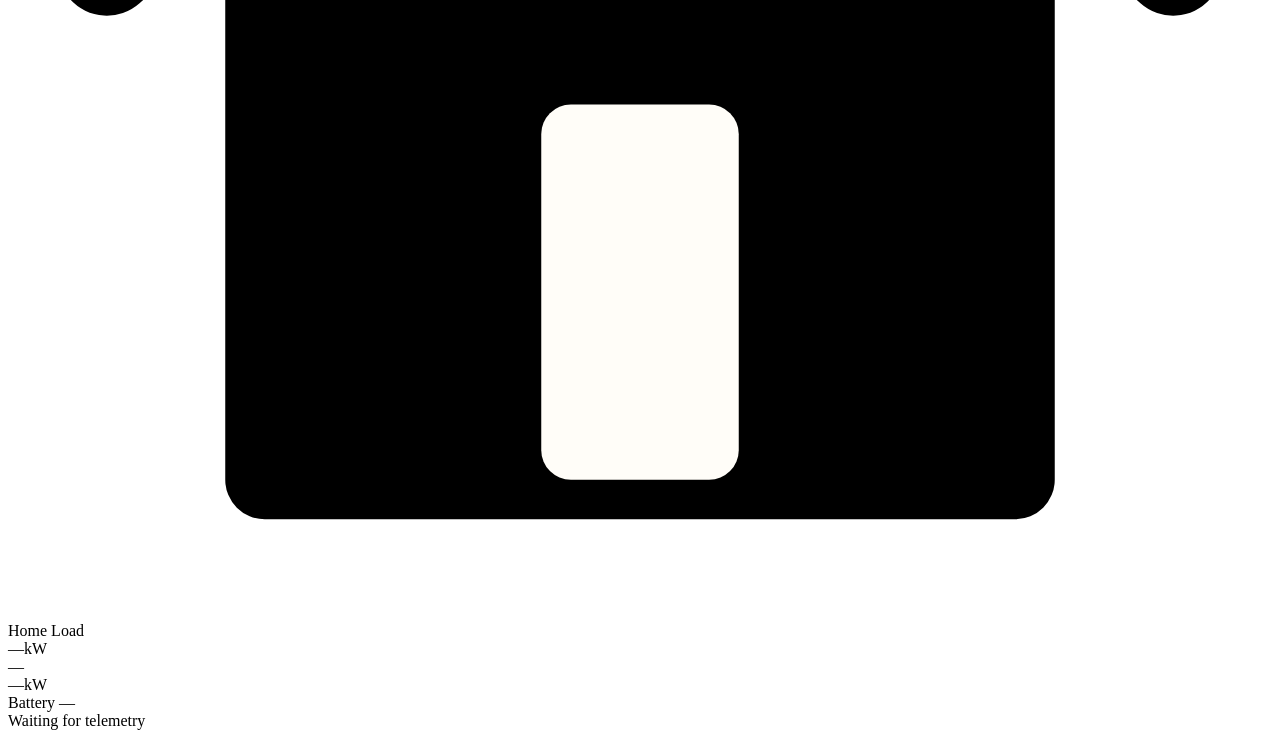
==== commit e3775eb5: "Add night backdrop and solar-aware battery ETA Crossfade identical day/night house layers at 19:00-2" ====
--- a/app/static/index.html
+++ b/app/static/index.html
@@ -64,47 +64,146 @@
 <!-- -------------------------------------------------------------------- app -->
 <section id="appView" class="hide">
   <main id="homeView" class="home-stage"
-        data-available="false" data-stale="false" data-status="waiting"
+        data-available="false" data-stale="false" data-status="waiting" data-sky="day"
         data-solar="unavailable" data-grid="unavailable" data-battery="unavailable"
         data-home="unavailable">
 
     <div class="scene" aria-hidden="true">
-      <svg class="scene-bg" viewBox="0 0 1600 900" preserveAspectRatio="xMidYMid slice">
-        <defs>
-          <linearGradient id="skyDay" x1="0" y1="0" x2="0" y2="1">
-            <stop offset="0" stop-color="#eaf5fb"/>
-            <stop offset=".58" stop-color="#f7f2e6"/>
-            <stop offset="1" stop-color="#f2e9d7"/>
-          </linearGradient>
-          <linearGradient id="hillFar" x1="0" y1="0" x2="0" y2="1">
-            <stop offset="0" stop-color="#dbe8d3"/>
-            <stop offset="1" stop-color="#eee9db"/>
-          </linearGradient>
-          <linearGradient id="hillNear" x1="0" y1="0" x2="0" y2="1">
-            <stop offset="0" stop-color="#cfe0c0"/>
-            <stop offset="1" stop-color="#e9e1cd"/>
-          </linearGradient>
-          <radialGradient id="sunGlow" cx=".5" cy=".5" r=".5">
-            <stop offset="0" stop-color="#fde68a" stop-opacity=".58"/>
-            <stop offset=".55" stop-color="#fde68a" stop-opacity=".20"/>
-            <stop offset="1" stop-color="#fde68a" stop-opacity="0"/>
-          </radialGradient>
-        </defs>
-        <rect width="1600" height="900" fill="url(#skyDay)"/>
-        <circle cx="800" cy="140" r="240" fill="url(#sunGlow)"/>
-        <circle cx="800" cy="140" r="54" fill="#f8d37c" opacity=".50"/>
-        <g fill="#ffffff" opacity=".58">
-          <path d="M148 338c-30 0-52-19-52-43 0-25 23-44 52-44 5-27 30-47 60-47 33 0 61 23 67 54 27 2 48 20 48 44 0 24-21 36-47 36H148Z"/>
-          <path d="M1378 388c-27 0-47-17-47-38 0-22 20-39 47-39 4-24 27-42 54-42 30 0 55 21 60 48 24 2 43 18 43 39 0 21-19 32-42 32h-115Z"/>
-        </g>
-        <path d="M0 640 C 220 520 410 540 590 600 C 800 670 950 530 1150 548 C 1330 564 1480 630 1600 606 L 1600 900 L 0 900 Z"
-              fill="url(#hillFar)" opacity=".86"/>
-        <path d="M0 730 C 260 636 445 664 650 700 C 880 740 1020 630 1210 650 C 1400 670 1515 704 1600 692 L 1600 900 L 0 900 Z"
-              fill="url(#hillNear)" opacity=".92"/>
-      </svg>
-      <div class="scene-glow"></div>
-      <img id="houseImg" class="house" src="/static/assets/house.svg"
-           alt="" width="1200" height="590" decoding="async" fetchpriority="high">
+      <!-- Two pixel-aligned scene layers. Their shared clouds, hills and house
+           must keep identical geometry; keep every inline gradient id unique. -->
+      <div id="sceneDay" class="scene-layer scene-layer--day">
+        <svg class="scene-bg" viewBox="0 0 1600 900" preserveAspectRatio="xMidYMid slice">
+          <defs>
+            <linearGradient id="skyDay" x1="0" y1="0" x2="0" y2="1">
+              <stop offset="0" stop-color="#eaf5fb"/>
+              <stop offset=".58" stop-color="#f7f2e6"/>
+              <stop offset="1" stop-color="#f2e9d7"/>
+            </linearGradient>
+            <linearGradient id="hillFar" x1="0" y1="0" x2="0" y2="1">
+              <stop offset="0" stop-color="#dbe8d3"/>
+              <stop offset="1" stop-color="#eee9db"/>
+            </linearGradient>
+            <linearGradient id="hillNear" x1="0" y1="0" x2="0" y2="1">
+              <stop offset="0" stop-color="#cfe0c0"/>
+              <stop offset="1" stop-color="#e9e1cd"/>
+            </linearGradient>
+            <radialGradient id="sunGlow" cx=".5" cy=".5" r=".5">
+              <stop offset="0" stop-color="#fde68a" stop-opacity=".58"/>
+              <stop offset=".55" stop-color="#fde68a" stop-opacity=".20"/>
+              <stop offset="1" stop-color="#fde68a" stop-opacity="0"/>
+            </radialGradient>
+          </defs>
+          <rect width="1600" height="900" fill="url(#skyDay)"/>
+          <circle cx="800" cy="140" r="240" fill="url(#sunGlow)"/>
+          <circle cx="800" cy="140" r="54" fill="#f8d37c" opacity=".50"/>
+          <g fill="#ffffff" opacity=".58">
+            <path d="M148 338c-30 0-52-19-52-43 0-25 23-44 52-44 5-27 30-47 60-47 33 0 61 23 67 54 27 2 48 20 48 44 0 24-21 36-47 36H148Z"/>
+            <path d="M1378 388c-27 0-47-17-47-38 0-22 20-39 47-39 4-24 27-42 54-42 30 0 55 21 60 48 24 2 43 18 43 39 0 21-19 32-42 32h-115Z"/>
+          </g>
+          <path d="M0 640 C 220 520 410 540 590 600 C 800 670 950 530 1150 548 C 1330 564 1480 630 1600 606 L 1600 900 L 0 900 Z"
+                fill="url(#hillFar)" opacity=".86"/>
+          <path d="M0 730 C 260 636 445 664 650 700 C 880 740 1020 630 1210 650 C 1400 670 1515 704 1600 692 L 1600 900 L 0 900 Z"
+                fill="url(#hillNear)" opacity=".92"/>
+        </svg>
+        <div class="scene-glow scene-glow--day"></div>
+        <img id="houseImg" class="house" src="/static/assets/house.svg"
+             alt="" width="1200" height="590" decoding="async" fetchpriority="high">
+      </div>
+
+      <div id="sceneNight" class="scene-layer scene-layer--night">
+        <svg class="scene-bg" viewBox="0 0 1600 900" preserveAspectRatio="xMidYMid slice">
+          <defs>
+            <linearGradient id="skyNight" x1="0" y1="0" x2="0" y2="1">
+              <stop offset="0" stop-color="#192a44"/>
+              <stop offset=".58" stop-color="#263b55"/>
+              <stop offset="1" stop-color="#425868"/>
+            </linearGradient>
+            <linearGradient id="hillFarNight" x1="0" y1="0" x2="0" y2="1">
+              <stop offset="0" stop-color="#a7b8a1"/>
+              <stop offset="1" stop-color="#c5d2bd"/>
+            </linearGradient>
+            <linearGradient id="hillNearNight" x1="0" y1="0" x2="0" y2="1">
+              <stop offset="0" stop-color="#b3c3a8"/>
+              <stop offset="1" stop-color="#93a78d"/>
+            </linearGradient>
+            <radialGradient id="moonGlow" cx=".5" cy=".5" r=".5">
+              <stop offset="0" stop-color="#cfe2ff" stop-opacity=".58"/>
+              <stop offset=".55" stop-color="#cfe2ff" stop-opacity=".20"/>
+              <stop offset="1" stop-color="#cfe2ff" stop-opacity="0"/>
+            </radialGradient>
+          </defs>
+          <rect width="1600" height="900" fill="url(#skyNight)"/>
+          <g fill="#f5f0dc">
+            <circle cx="1190" cy="91" r="1.6" opacity=".52"/>
+            <circle cx="688" cy="92" r="2.0" opacity=".92"/>
+            <circle cx="633" cy="100" r="1.1" opacity=".69"/>
+            <circle cx="1008" cy="103" r="1.8" opacity=".53"/>
+            <circle cx="198" cy="111" r="1.8" opacity=".54"/>
+            <circle cx="237" cy="116" r="1.7" opacity=".38"/>
+            <circle cx="332" cy="116" r="1.0" opacity=".59"/>
+            <circle cx="1146" cy="122" r="2.1" opacity=".92"/>
+            <circle cx="758" cy="123" r="1.8" opacity=".69"/>
+            <circle cx="521" cy="125" r="1.8" opacity=".82"/>
+            <circle cx="369" cy="139" r="1.2" opacity=".43"/>
+            <circle cx="1170" cy="151" r="1.5" opacity=".48"/>
+            <circle cx="952" cy="171" r="1.7" opacity=".50"/>
+            <circle cx="1276" cy="199" r="1.4" opacity=".66"/>
+            <circle cx="958" cy="210" r="2.4" opacity=".92"/>
+            <circle cx="256" cy="223" r="1.1" opacity=".78"/>
+            <circle cx="488" cy="246" r="2.2" opacity=".92"/>
+            <circle cx="1066" cy="247" r="1.0" opacity=".60"/>
+            <circle cx="1212" cy="267" r="1.6" opacity=".55"/>
+            <circle cx="1469" cy="272" r="1.8" opacity=".45"/>
+            <circle cx="573" cy="286" r="1.6" opacity=".67"/>
+            <circle cx="862" cy="286" r="1.1" opacity=".70"/>
+            <circle cx="887" cy="301" r="1.4" opacity=".60"/>
+            <circle cx="298" cy="313" r="1.6" opacity=".45"/>
+            <circle cx="508" cy="316" r="1.6" opacity=".47"/>
+            <circle cx="409" cy="326" r="1.5" opacity=".52"/>
+            <circle cx="1104" cy="330" r="1.9" opacity=".92"/>
+            <circle cx="1030" cy="338" r="1.2" opacity=".72"/>
+            <circle cx="1433" cy="350" r="1.7" opacity=".46"/>
+            <circle cx="792" cy="372" r="1.6" opacity=".92"/>
+            <circle cx="1366" cy="390" r="1.0" opacity=".38"/>
+            <circle cx="356" cy="408" r="1.6" opacity=".66"/>
+            <circle cx="456" cy="410" r="1.7" opacity=".92"/>
+            <circle cx="1421" cy="414" r="1.6" opacity=".77"/>
+            <circle cx="673" cy="429" r="1.3" opacity=".55"/>
+            <circle cx="1018" cy="437" r="1.5" opacity=".83"/>
+            <circle cx="520" cy="441" r="1.2" opacity=".64"/>
+            <circle cx="135" cy="465" r="1.1" opacity=".58"/>
+            <circle cx="612" cy="468" r="1.8" opacity=".92"/>
+            <circle cx="397" cy="470" r="1.8" opacity=".68"/>
+            <circle cx="1320" cy="481" r="1.2" opacity=".73"/>
+            <circle cx="700" cy="505" r="1.9" opacity=".59"/>
+            <circle cx="707" cy="514" r="1.3" opacity=".60"/>
+            <circle cx="1010" cy="520" r="1.7" opacity=".92"/>
+            <circle cx="1392" cy="521" r="1.4" opacity=".76"/>
+            <circle cx="672" cy="528" r="1.2" opacity=".78"/>
+            <circle cx="1003" cy="534" r="1.2" opacity=".55"/>
+            <circle cx="1457" cy="534" r="1.3" opacity=".86"/>
+            <circle cx="150" cy="536" r="1.7" opacity=".68"/>
+            <circle cx="438" cy="540" r="1.0" opacity=".66"/>
+            <circle cx="202" cy="562" r="1.5" opacity=".82"/>
+            <circle cx="1254" cy="565" r="1.8" opacity=".82"/>
+            <circle cx="1402" cy="597" r="1.0" opacity=".66"/>
+            <circle cx="789" cy="617" r="1.3" opacity=".56"/>
+          </g>
+          <circle cx="800" cy="140" r="240" fill="url(#moonGlow)"/>
+          <circle cx="800" cy="140" r="54" fill="#f7f1da" opacity=".90"/>
+          <g fill="#3e536b" opacity=".58">
+            <path d="M148 338c-30 0-52-19-52-43 0-25 23-44 52-44 5-27 30-47 60-47 33 0 61 23 67 54 27 2 48 20 48 44 0 24-21 36-47 36H148Z"/>
+            <path d="M1378 388c-27 0-47-17-47-38 0-22 20-39 47-39 4-24 27-42 54-42 30 0 55 21 60 48 24 2 43 18 43 39 0 21-19 32-42 32h-115Z"/>
+          </g>
+          <path d="M0 640 C 220 520 410 540 590 600 C 800 670 950 530 1150 548 C 1330 564 1480 630 1600 606 L 1600 900 L 0 900 Z"
+                fill="url(#hillFarNight)" opacity=".86"/>
+          <path d="M0 730 C 260 636 445 664 650 700 C 880 740 1020 630 1210 650 C 1400 670 1515 704 1600 692 L 1600 900 L 0 900 Z"
+                fill="url(#hillNearNight)" opacity=".92"/>
+        </svg>
+        <div class="scene-glow scene-glow--night"></div>
+        <img class="house house--night" src="/static/assets/house-night.svg"
+             alt="" width="1200" height="590" decoding="async">
+      </div>
     </div>
 
     <svg id="flowLayer" class="flow-layer" viewBox="0 0 100 100" preserveAspectRatio="none" aria-hidden="true">
@@ -314,8 +413,9 @@
           <div id="refreshStatus" class="refresh-status small" role="status"
                aria-live="polite"></div>
           <p class="small muted refresh-help">
-            The browser still polls this server every 2 s. Anker MQTT is re-requested
-            at this cadence; a cold wake can take up to a minute and shows
+            The browser checks this server at one third of the MQTT interval, with a
+            2 s floor (2 s at 5 s, 20 s at 60 s). Anker MQTT is re-requested at the
+            selected cadence; a cold wake can take up to a minute and shows
             <b>Refreshing</b> without hiding the last reading.
           </p>
         </div>
@@ -430,9 +530,9 @@
         </div>
 
         <div class="drawer-about">
-          <b>About this display.</b> The dashboard polls the local server every 2 s; the server
-          holds one read-only MQTT subscription per site and publishes only the read-only
-          realtime wake request. It never changes the plan or the controller. The editor writes
+          <b>About this display.</b> The dashboard polls the local server adaptively
+          (2–20 s); the server holds one read-only MQTT subscription per site and publishes
+          only the read-only realtime wake request. It never changes the plan or the controller. The editor writes
           only the plan and never switches mode or sends a charge-power value. The live feed is
           paused while the browser tab is hidden.
         </div>
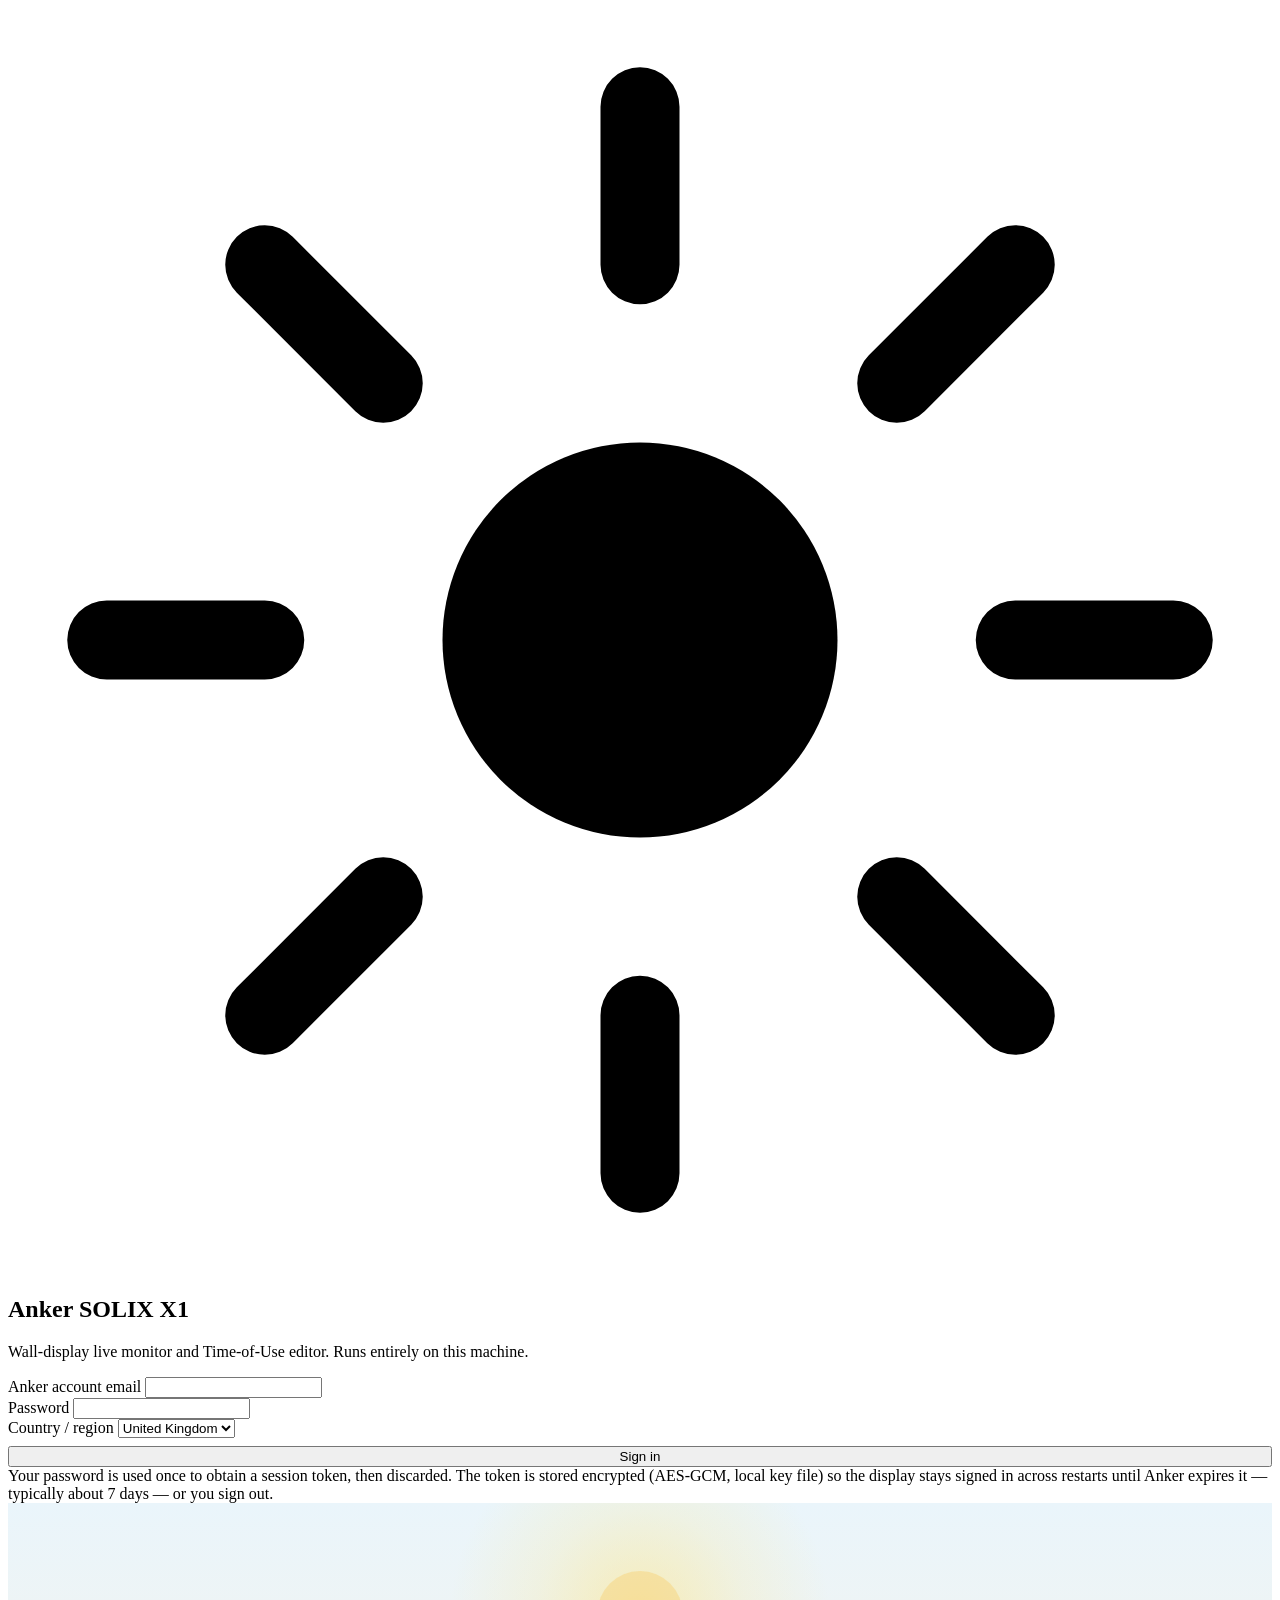
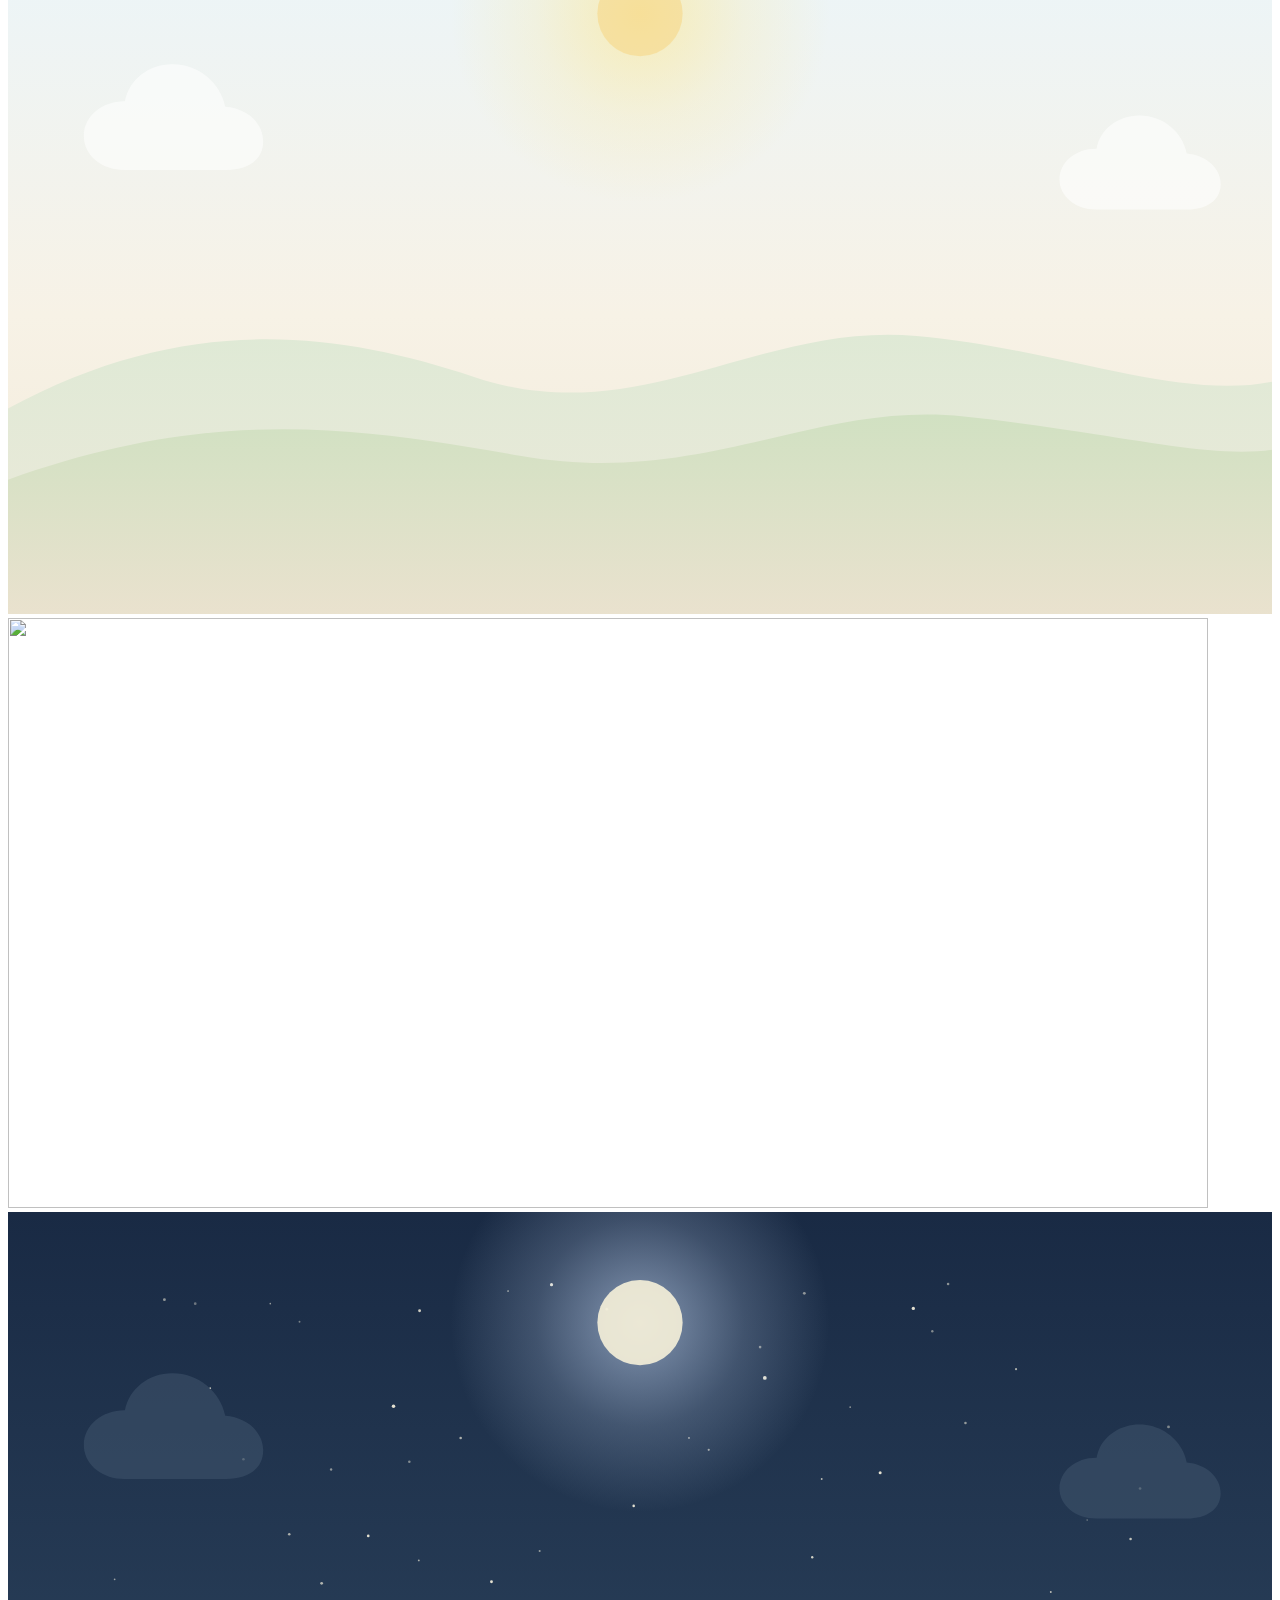
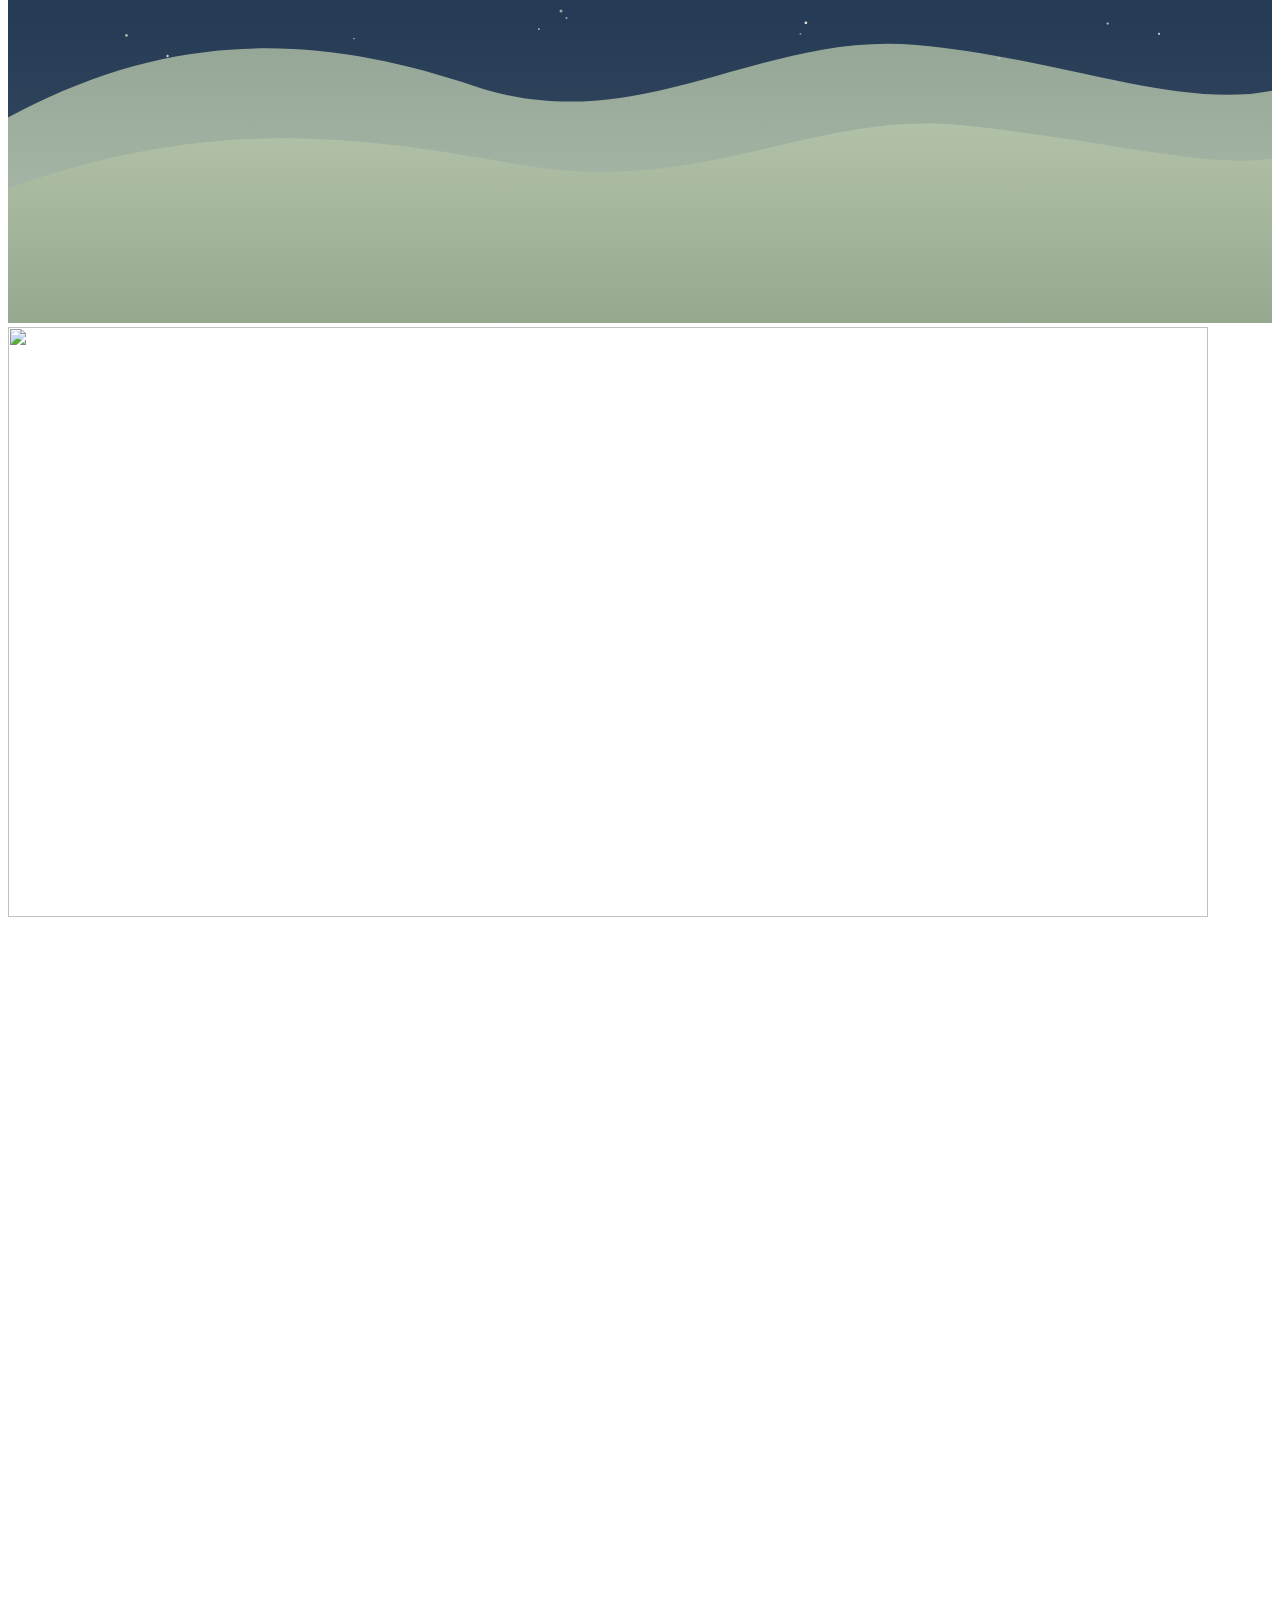
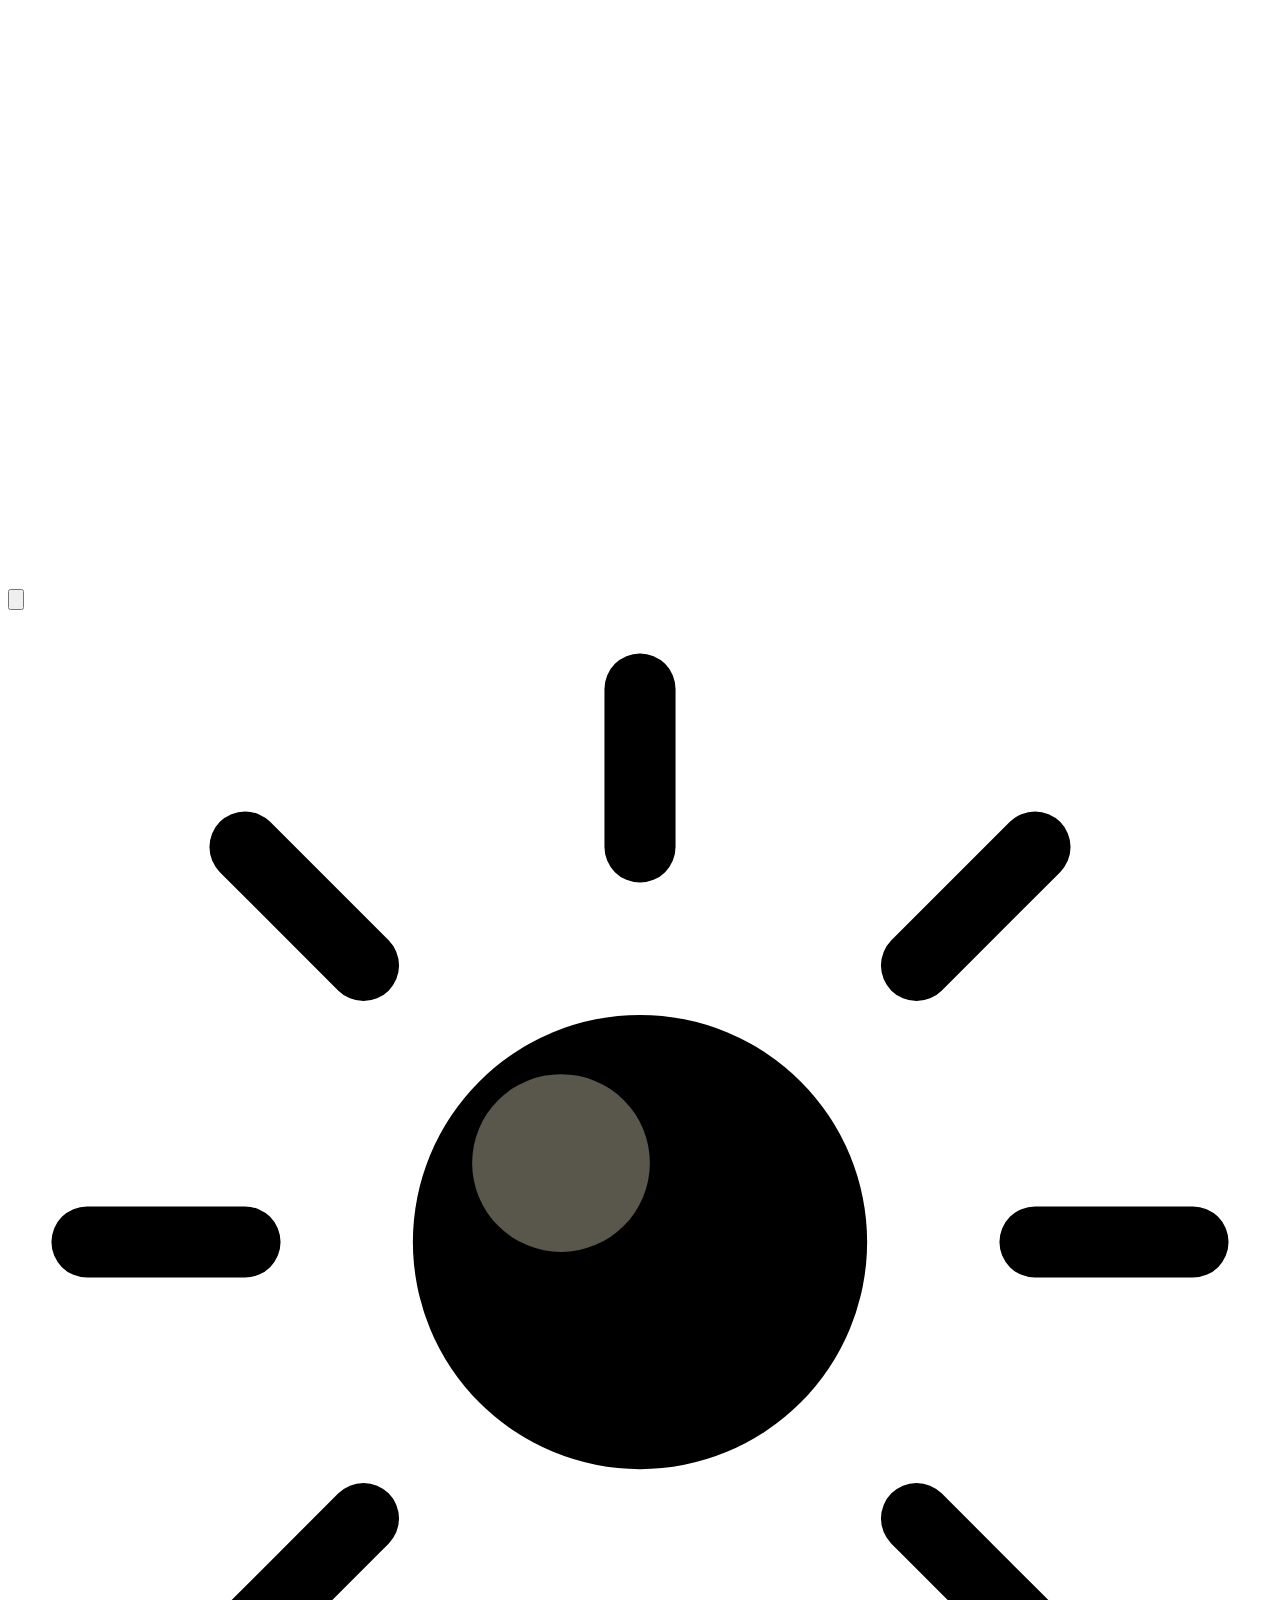
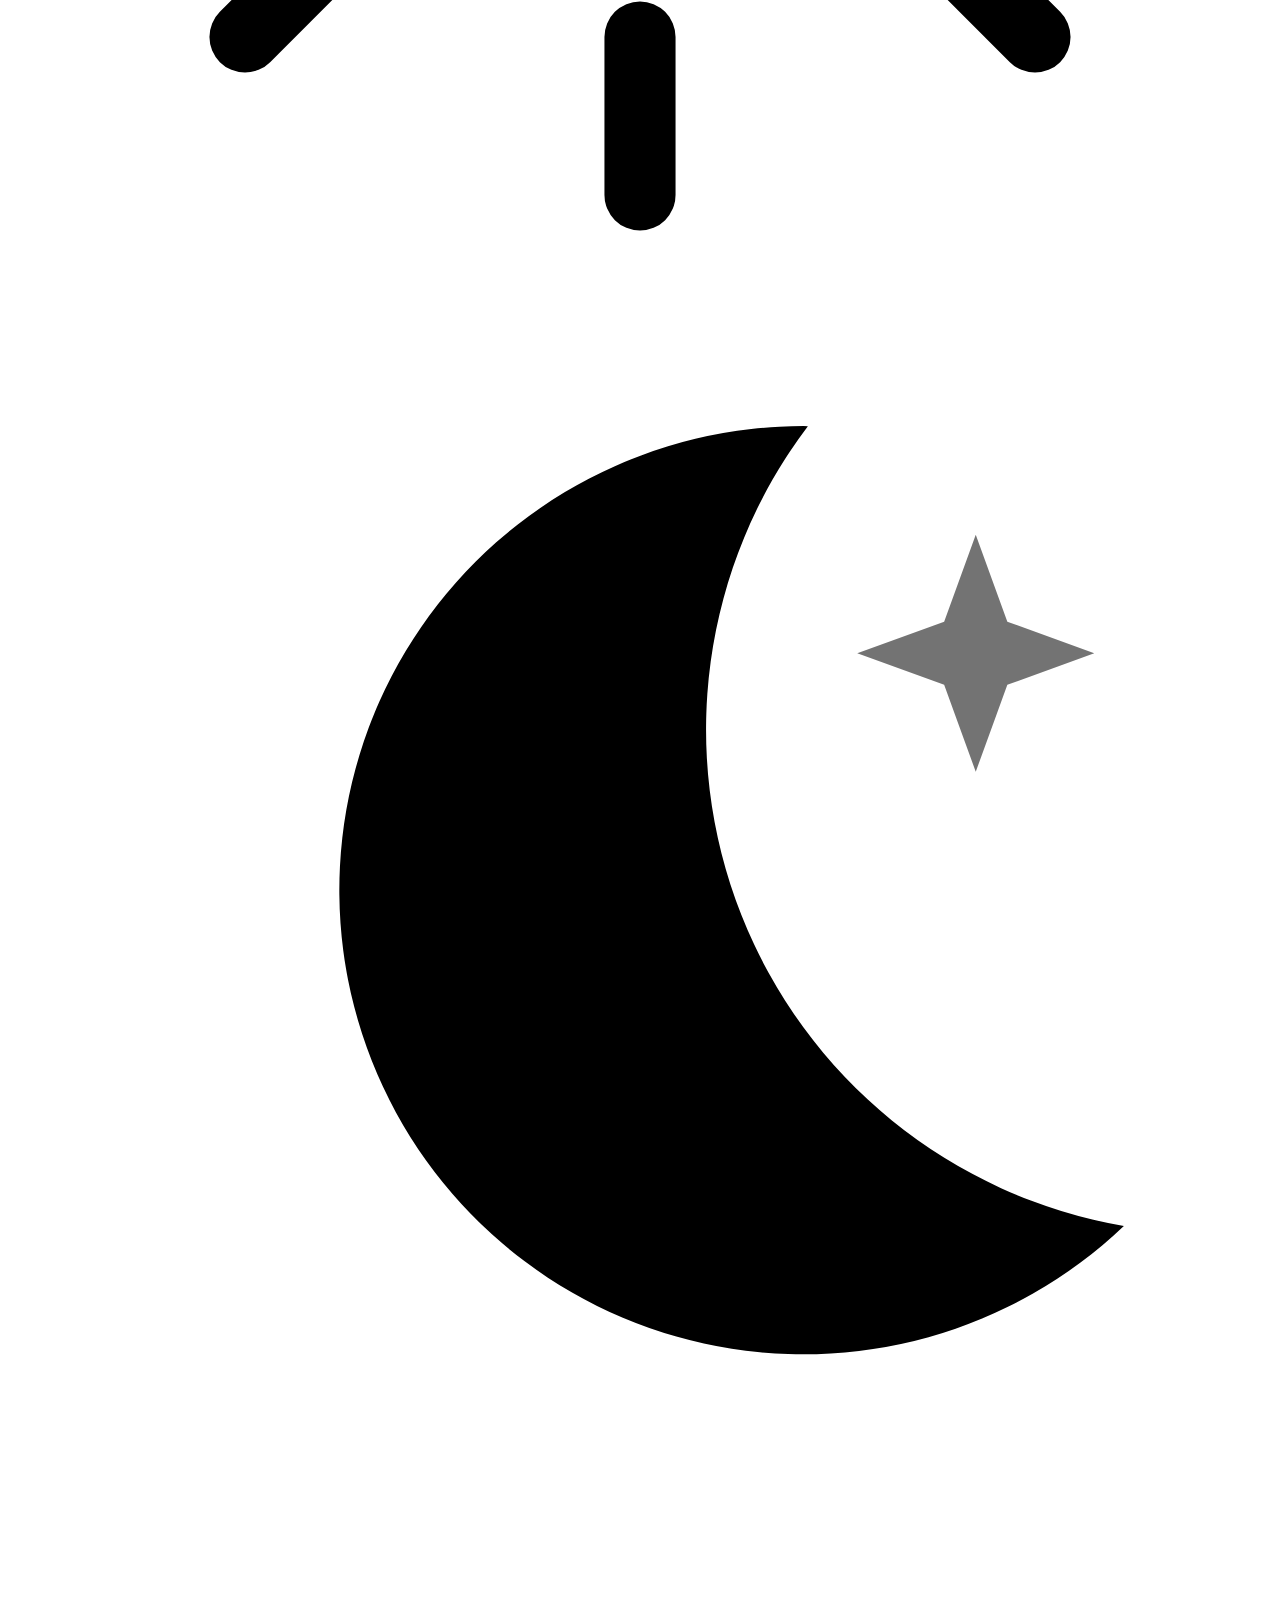
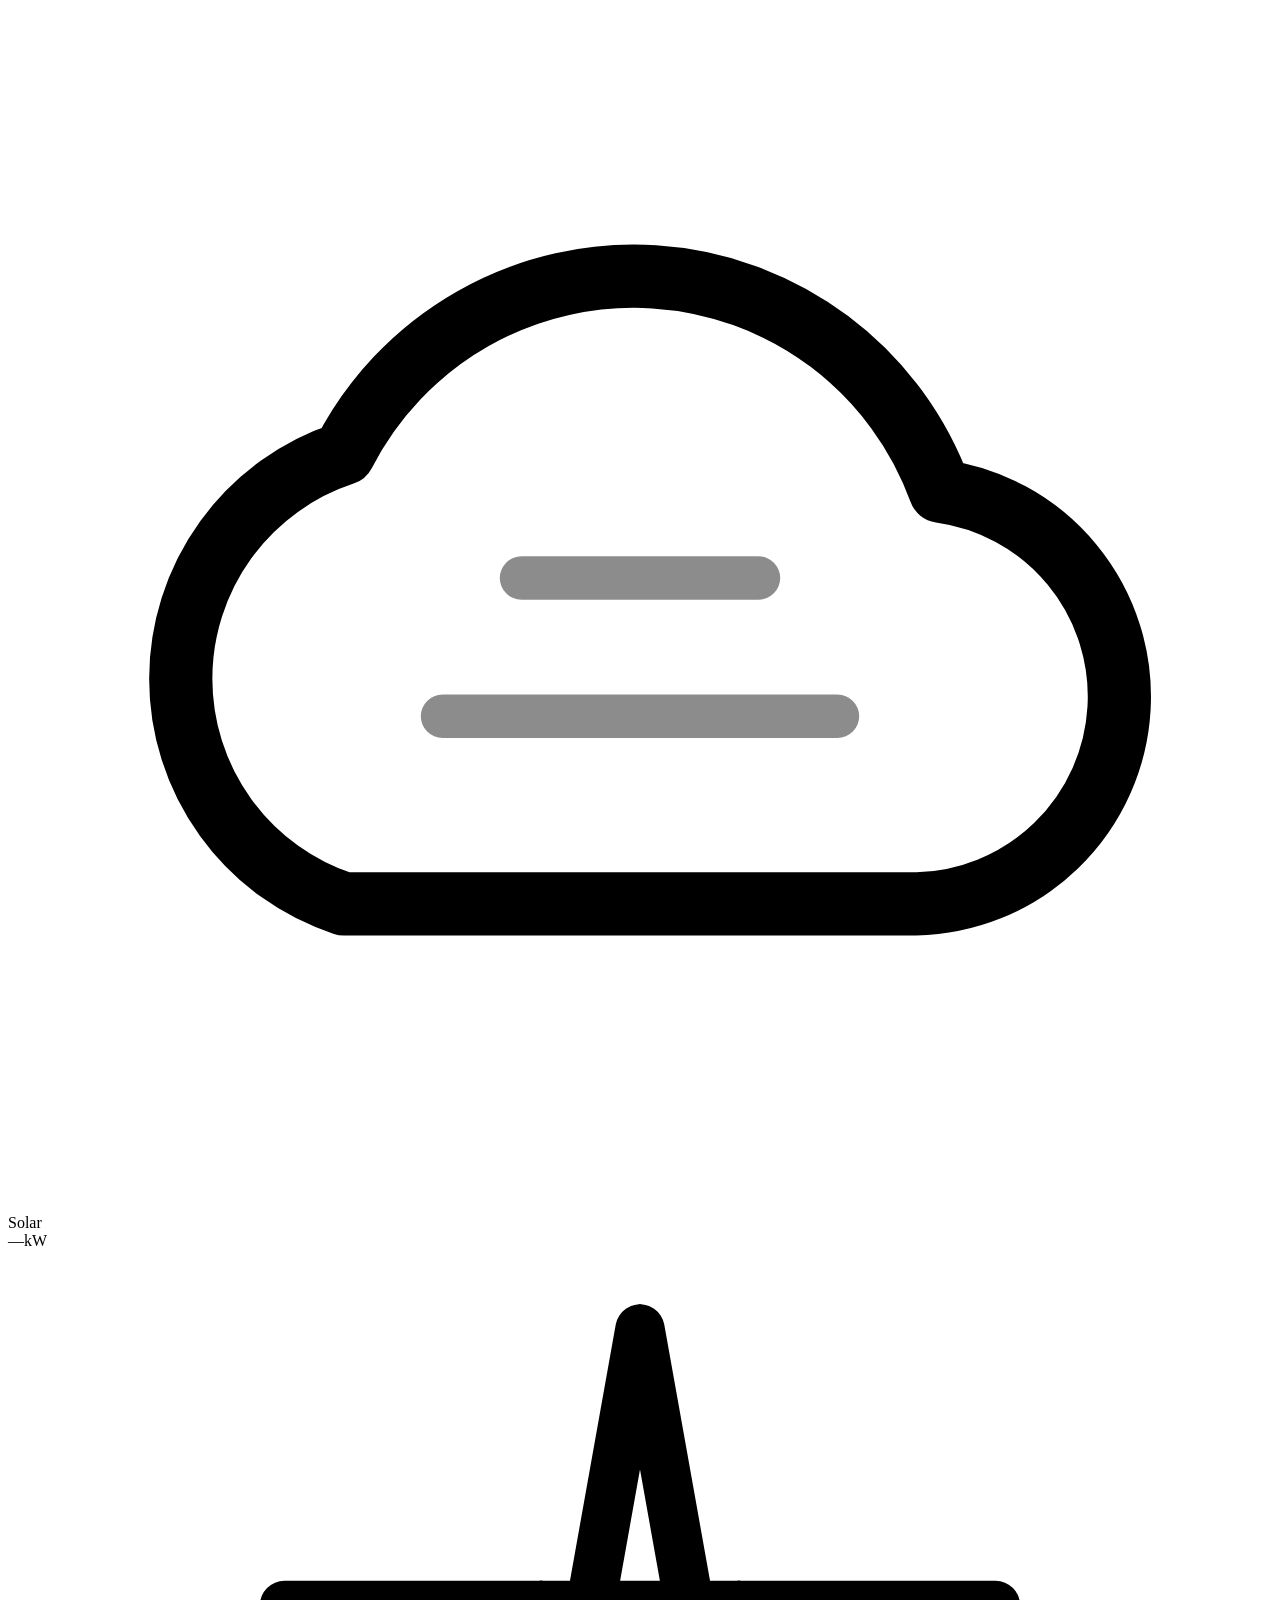
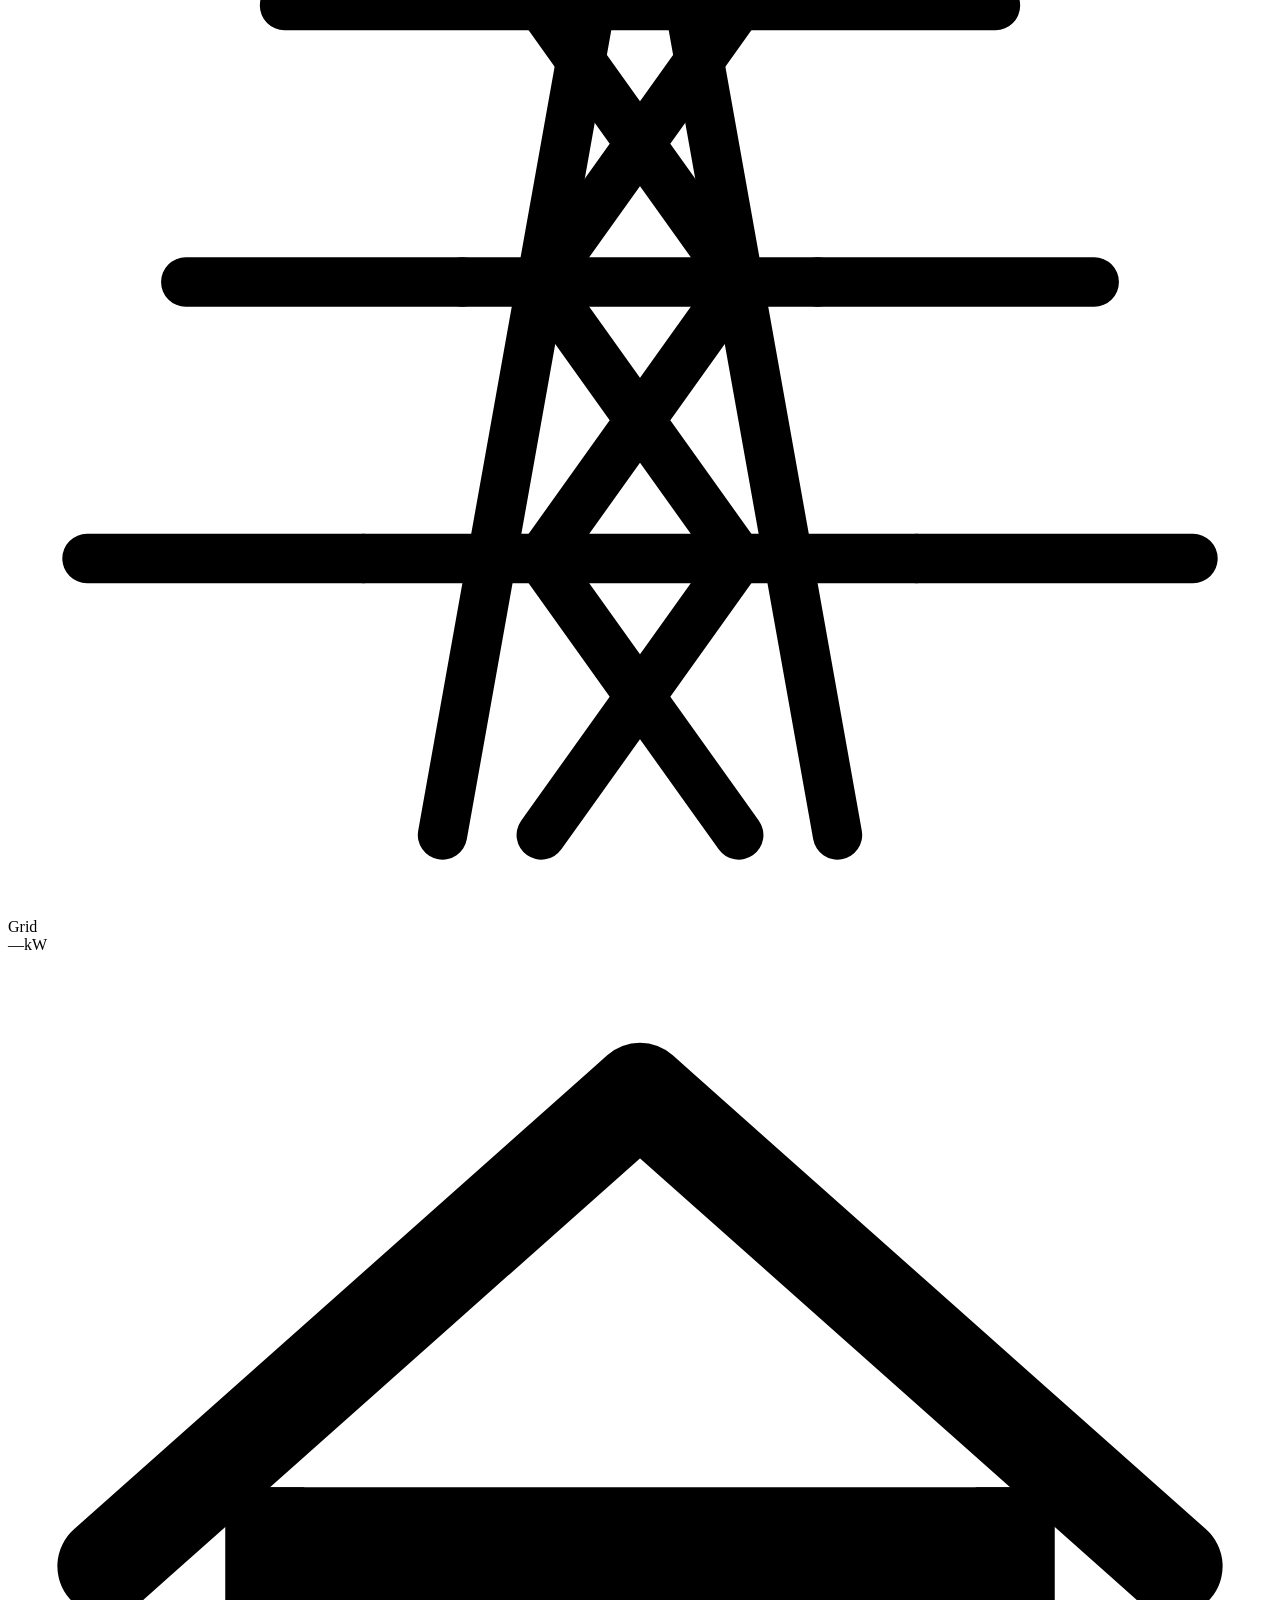
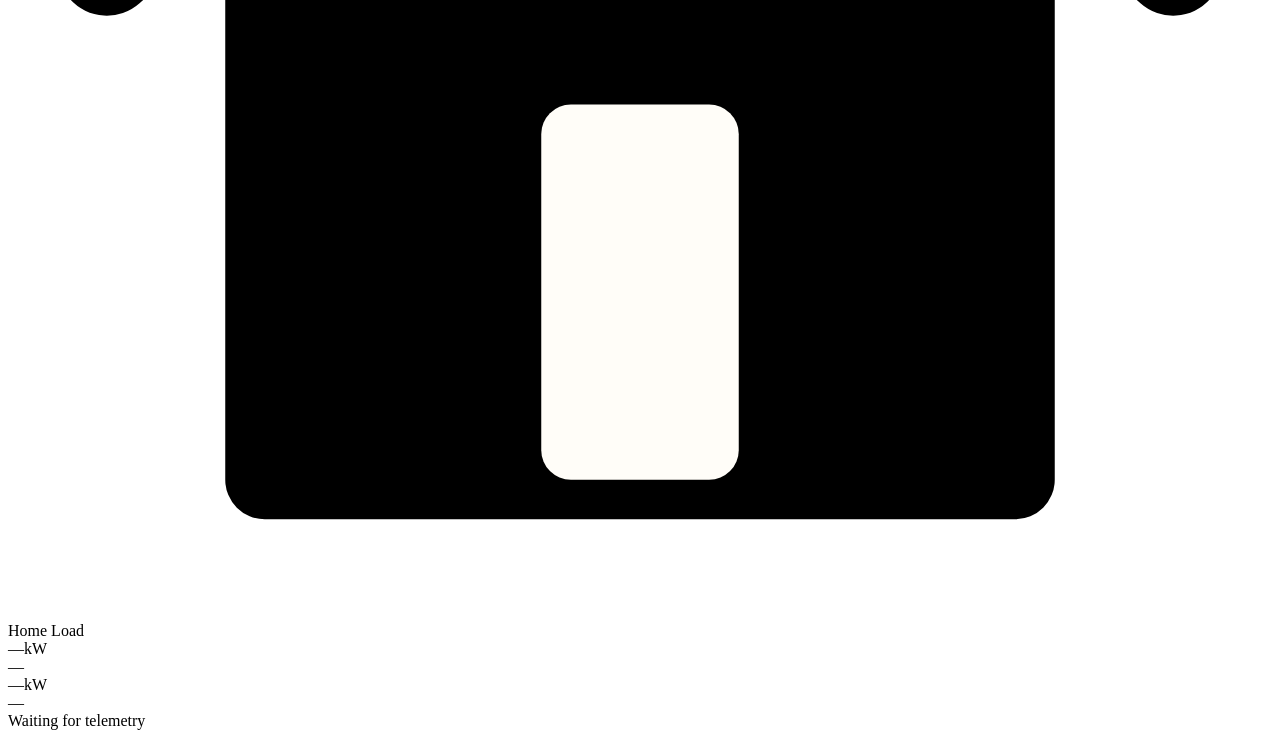
==== commit b6eb35a8: "Add calendar hints to battery ETA Label estimates with the target clock, tomorrow, or a weekday date" ====
--- a/app/static/index.html
+++ b/app/static/index.html
@@ -353,7 +353,6 @@
         </div>
       </div>
       <div class="battery-caption">
-        <span class="battery-caption-label">Battery</span>
         <span class="battery-caption-value" id="batterySummary">—</span>
       </div>
       <div class="live-status" id="liveStatus" data-level="waiting" role="status">
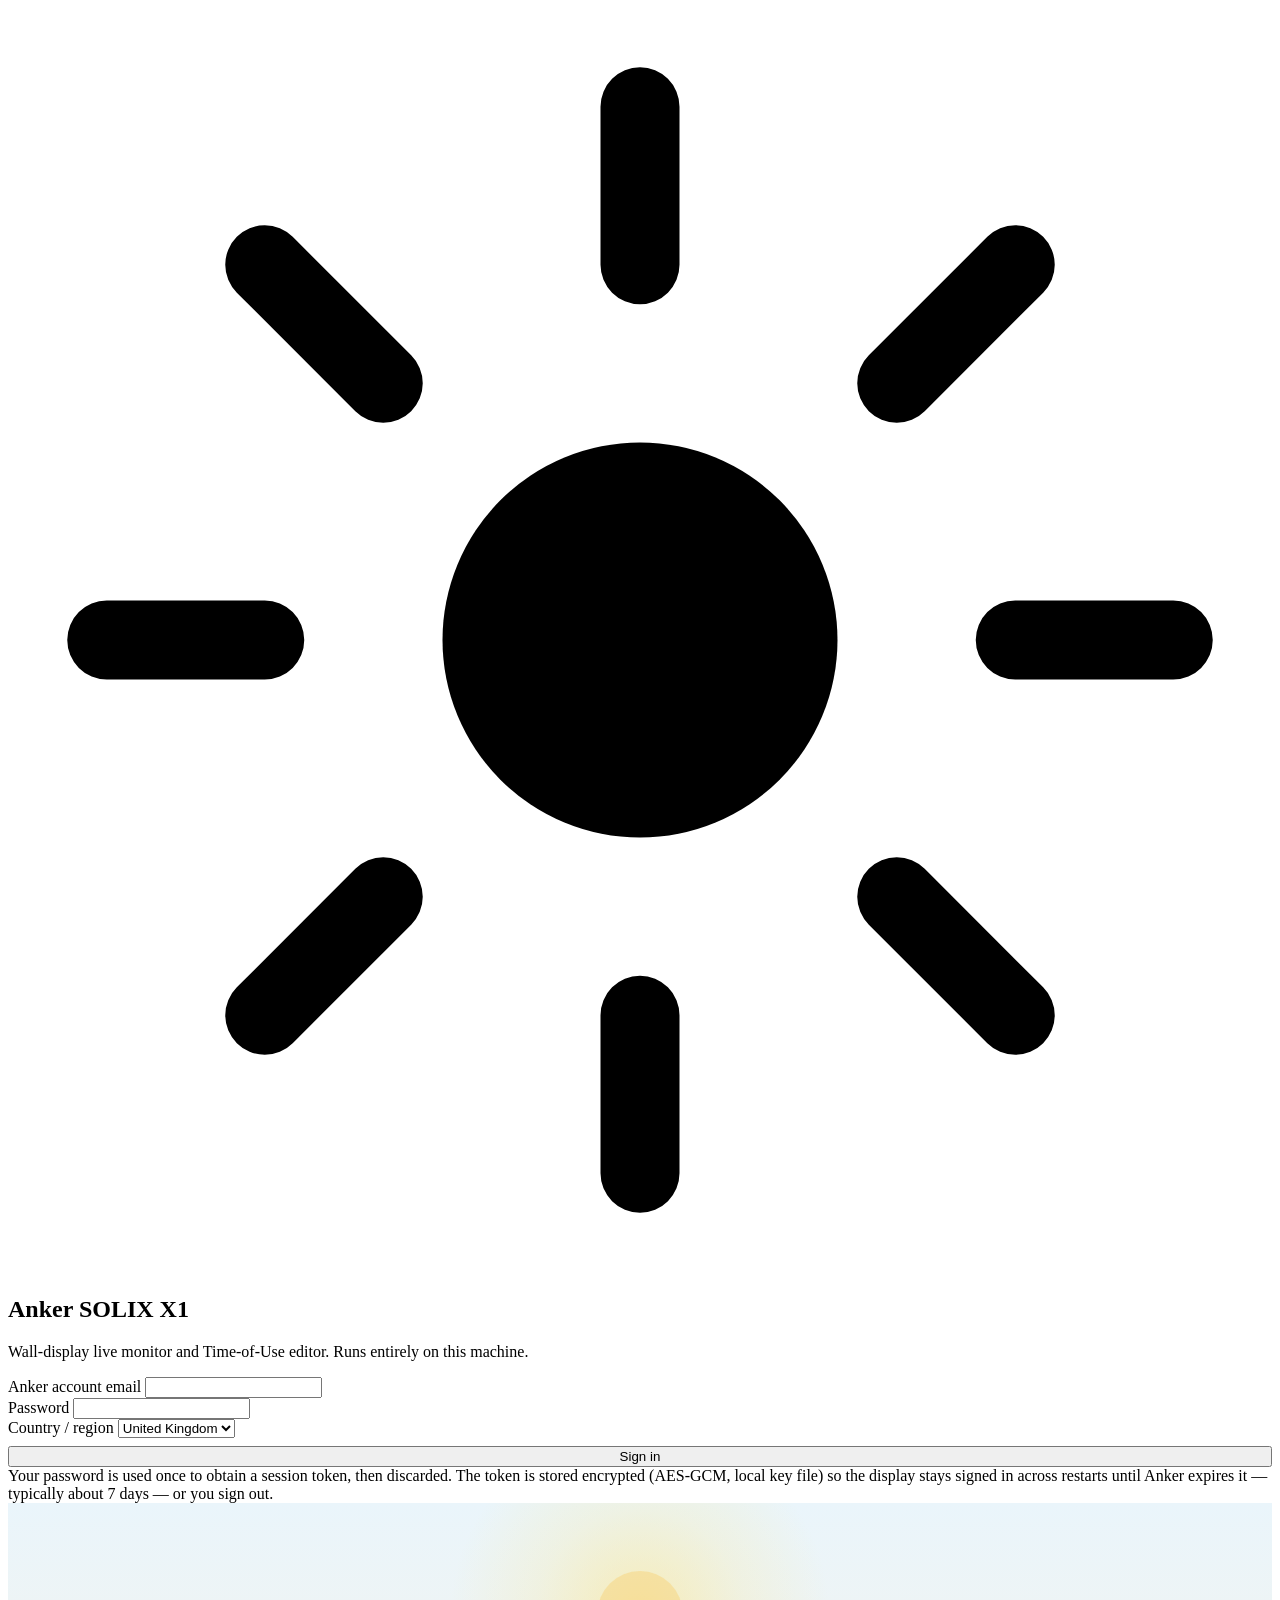
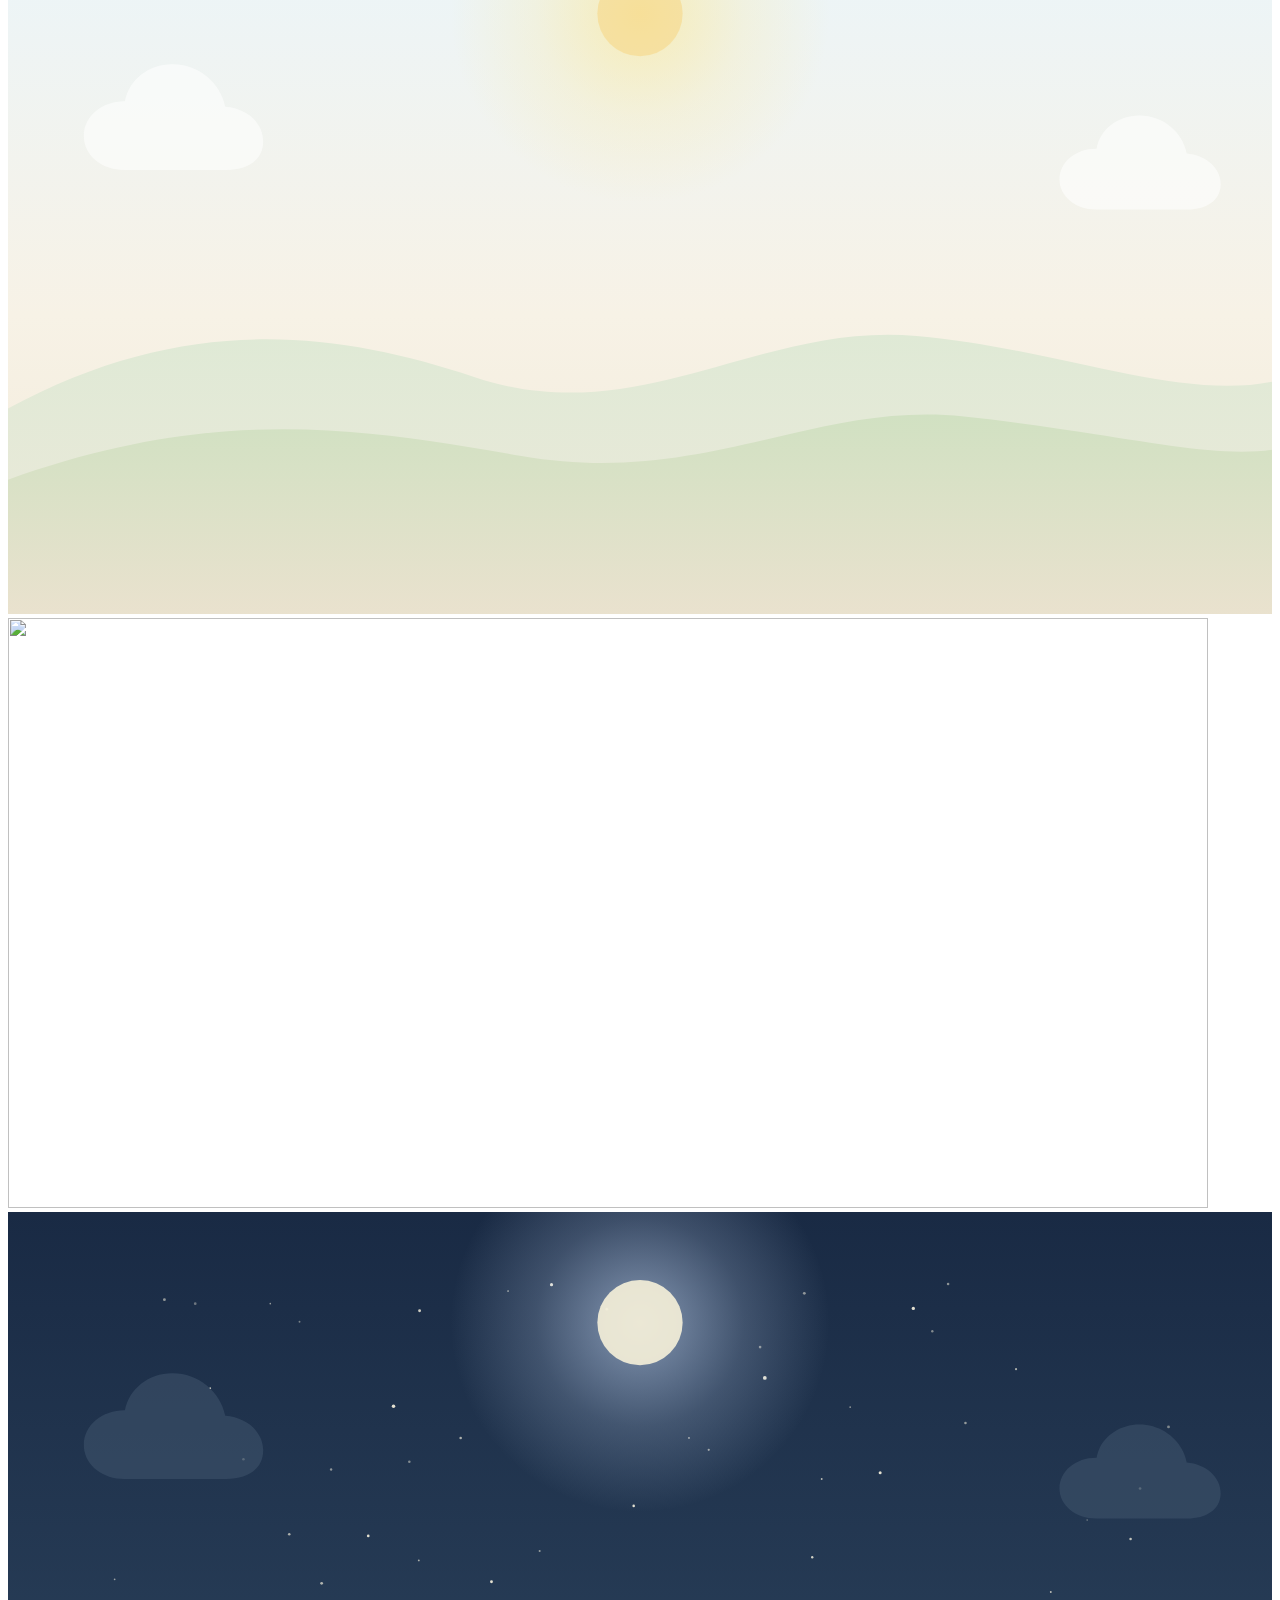
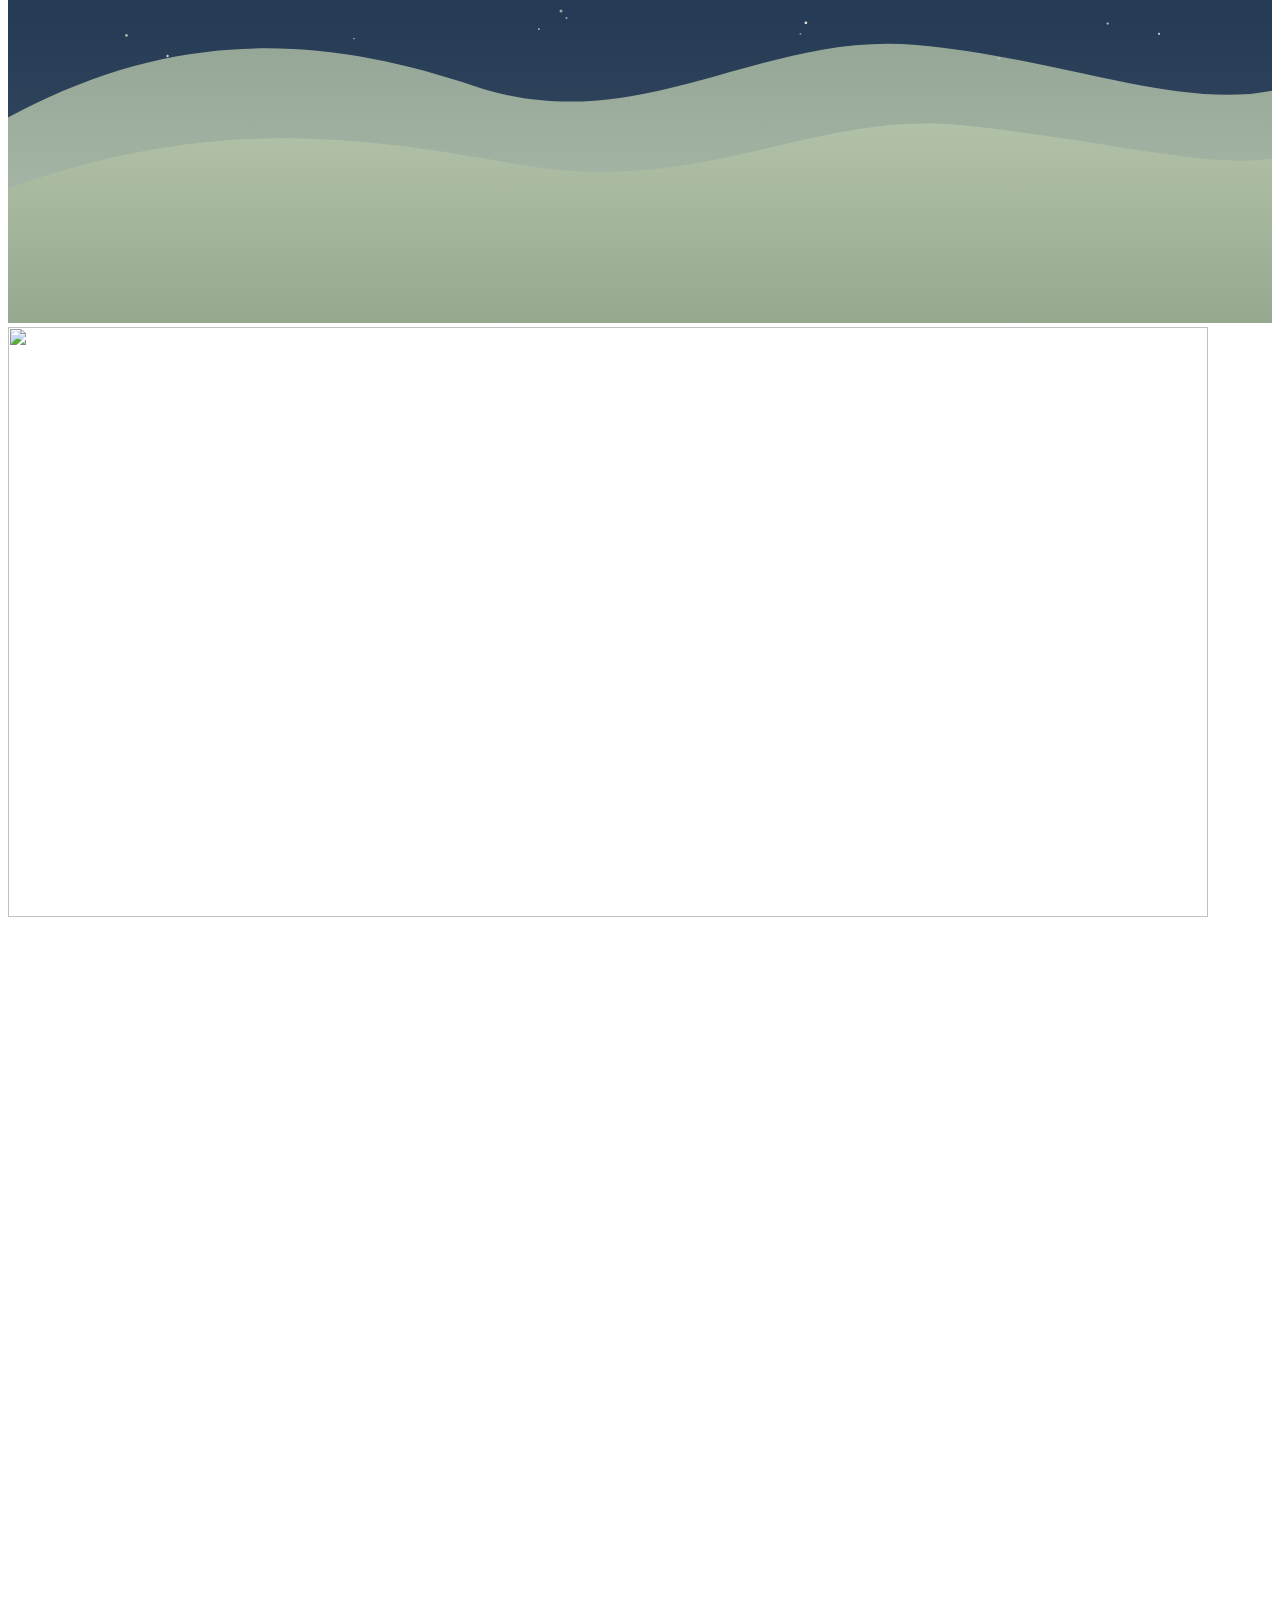
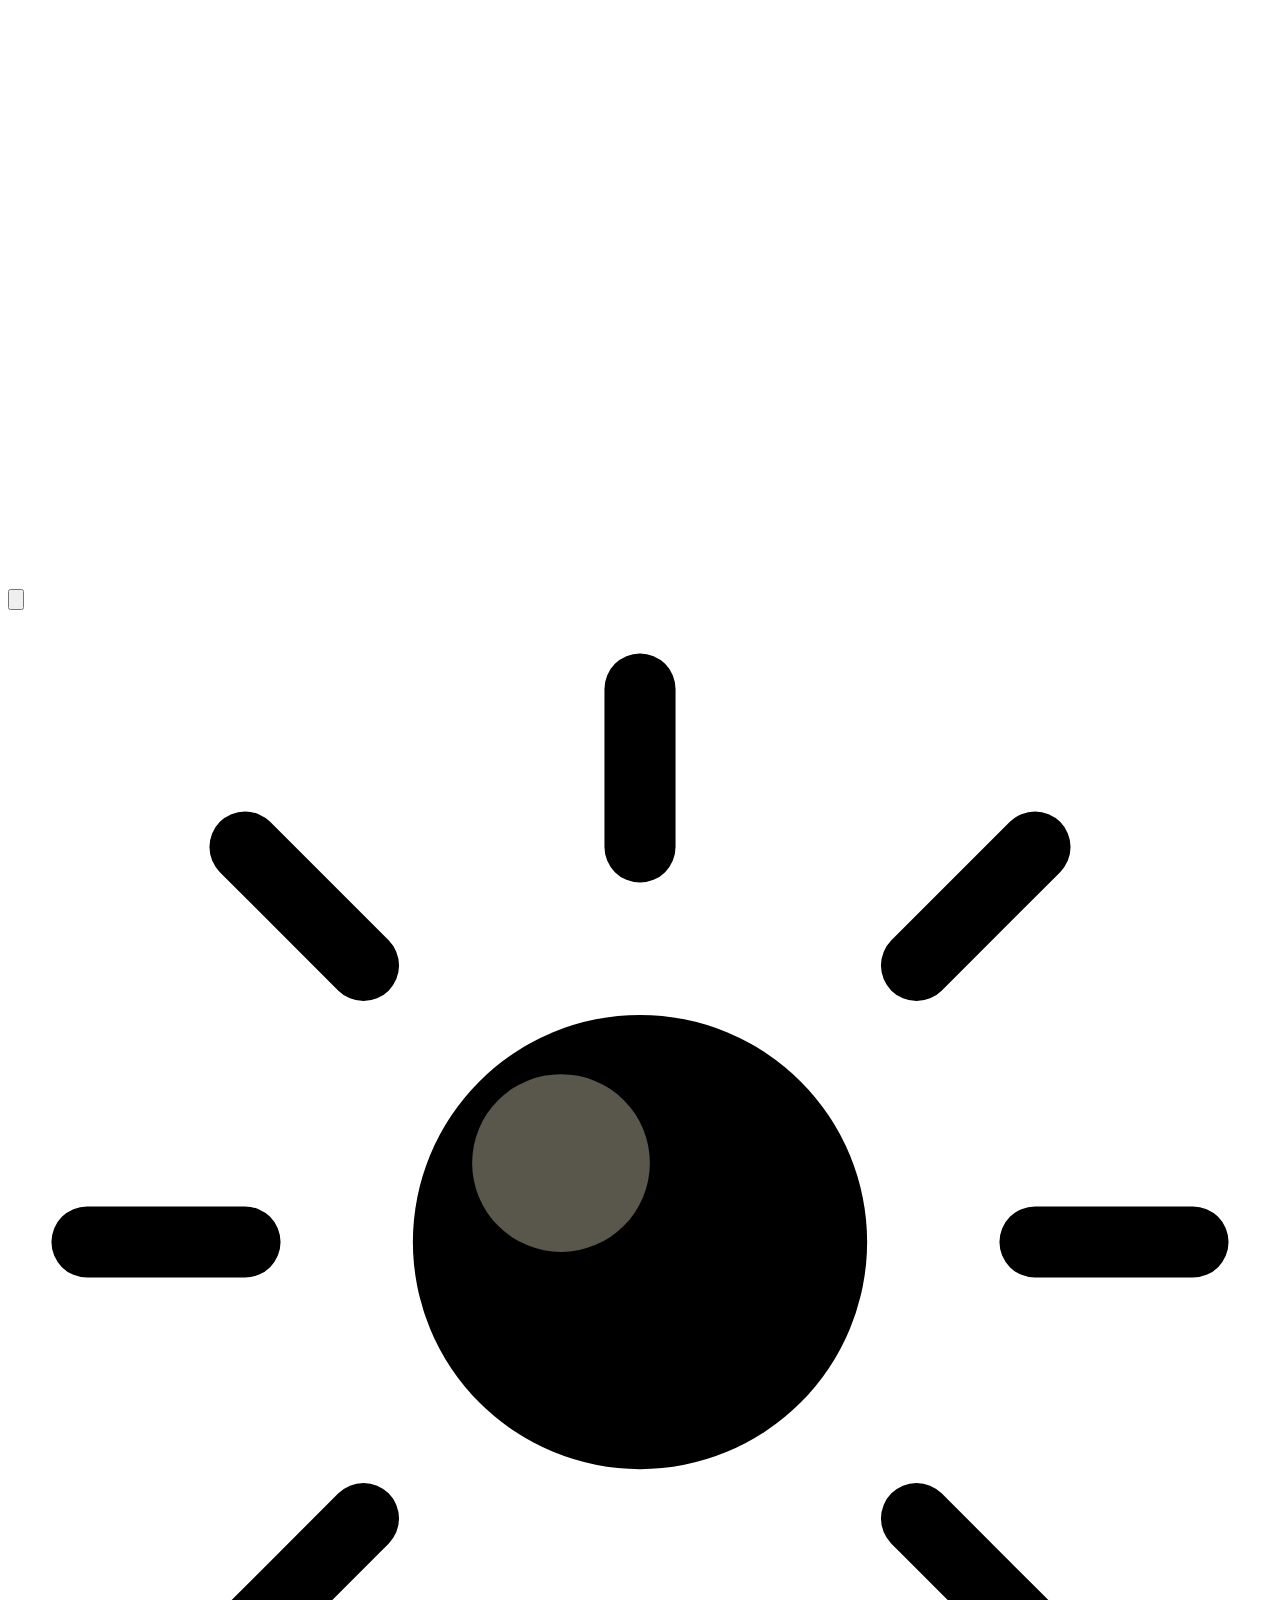
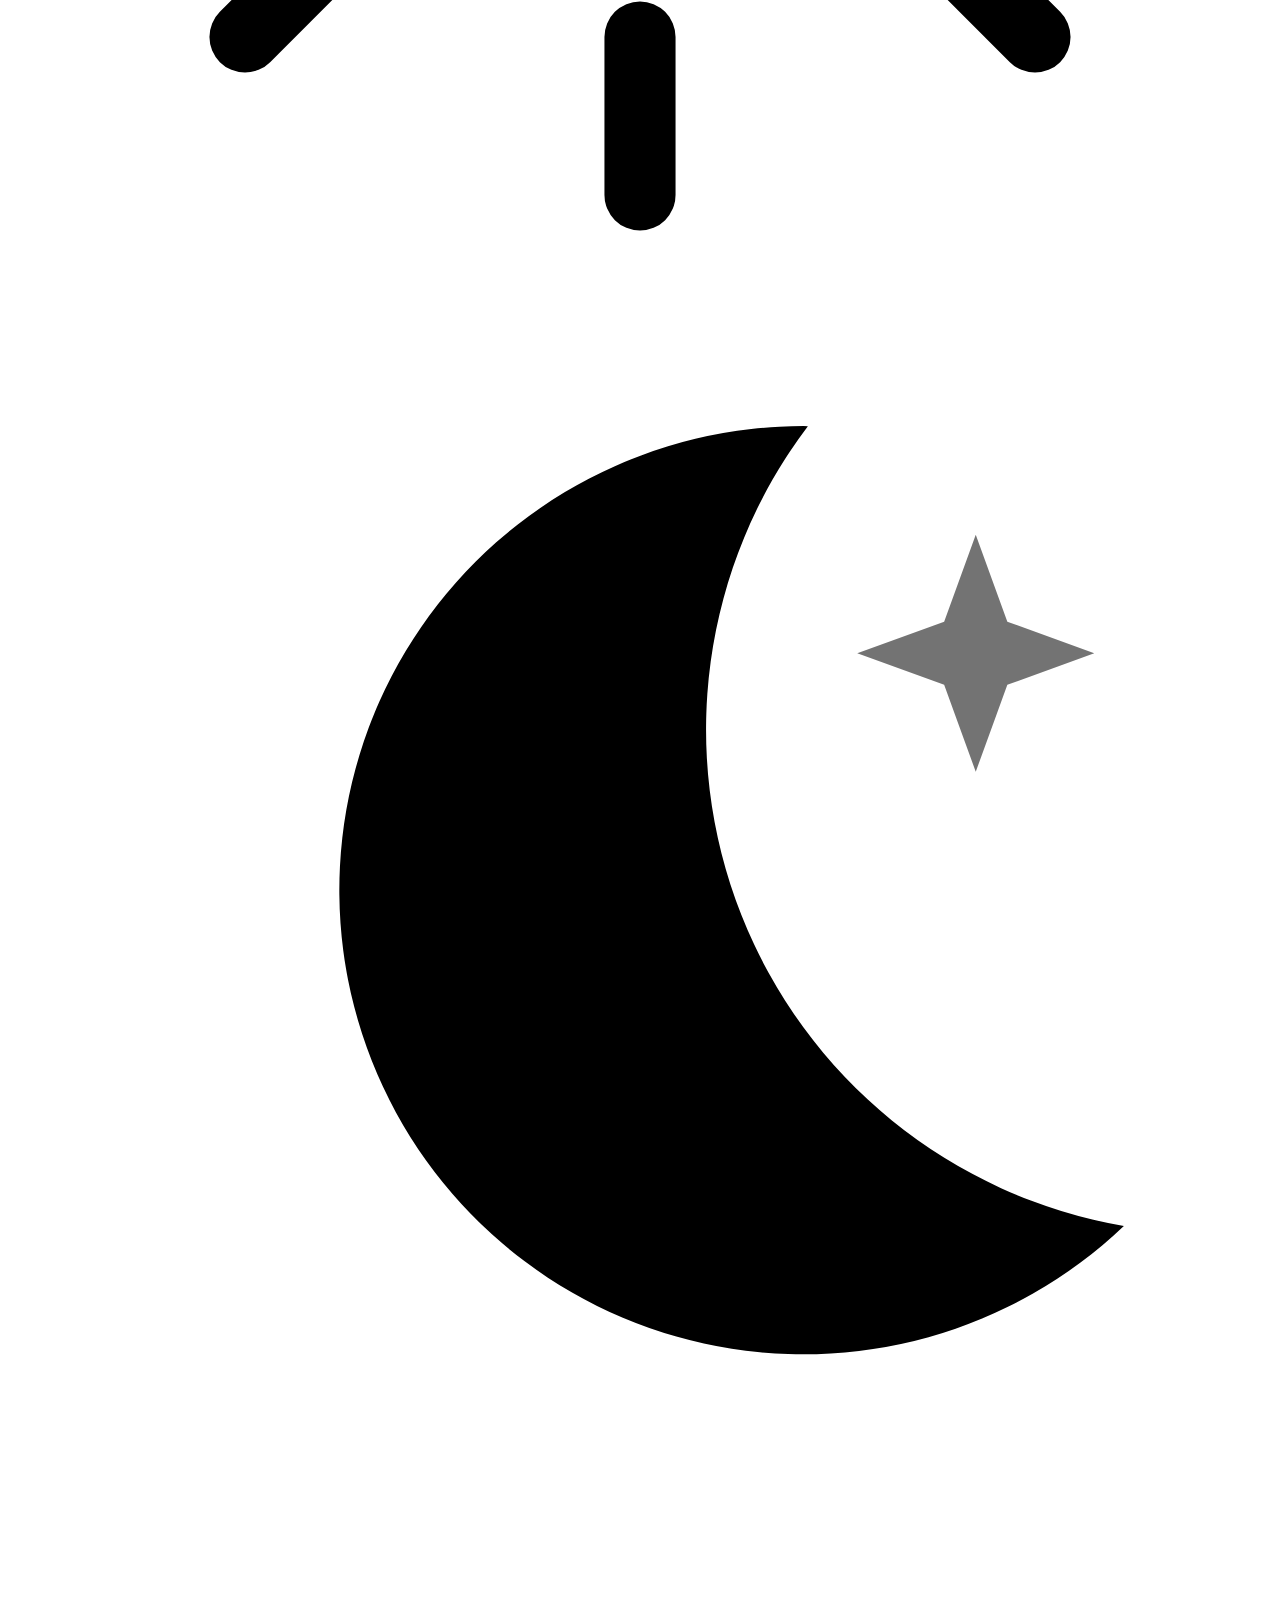
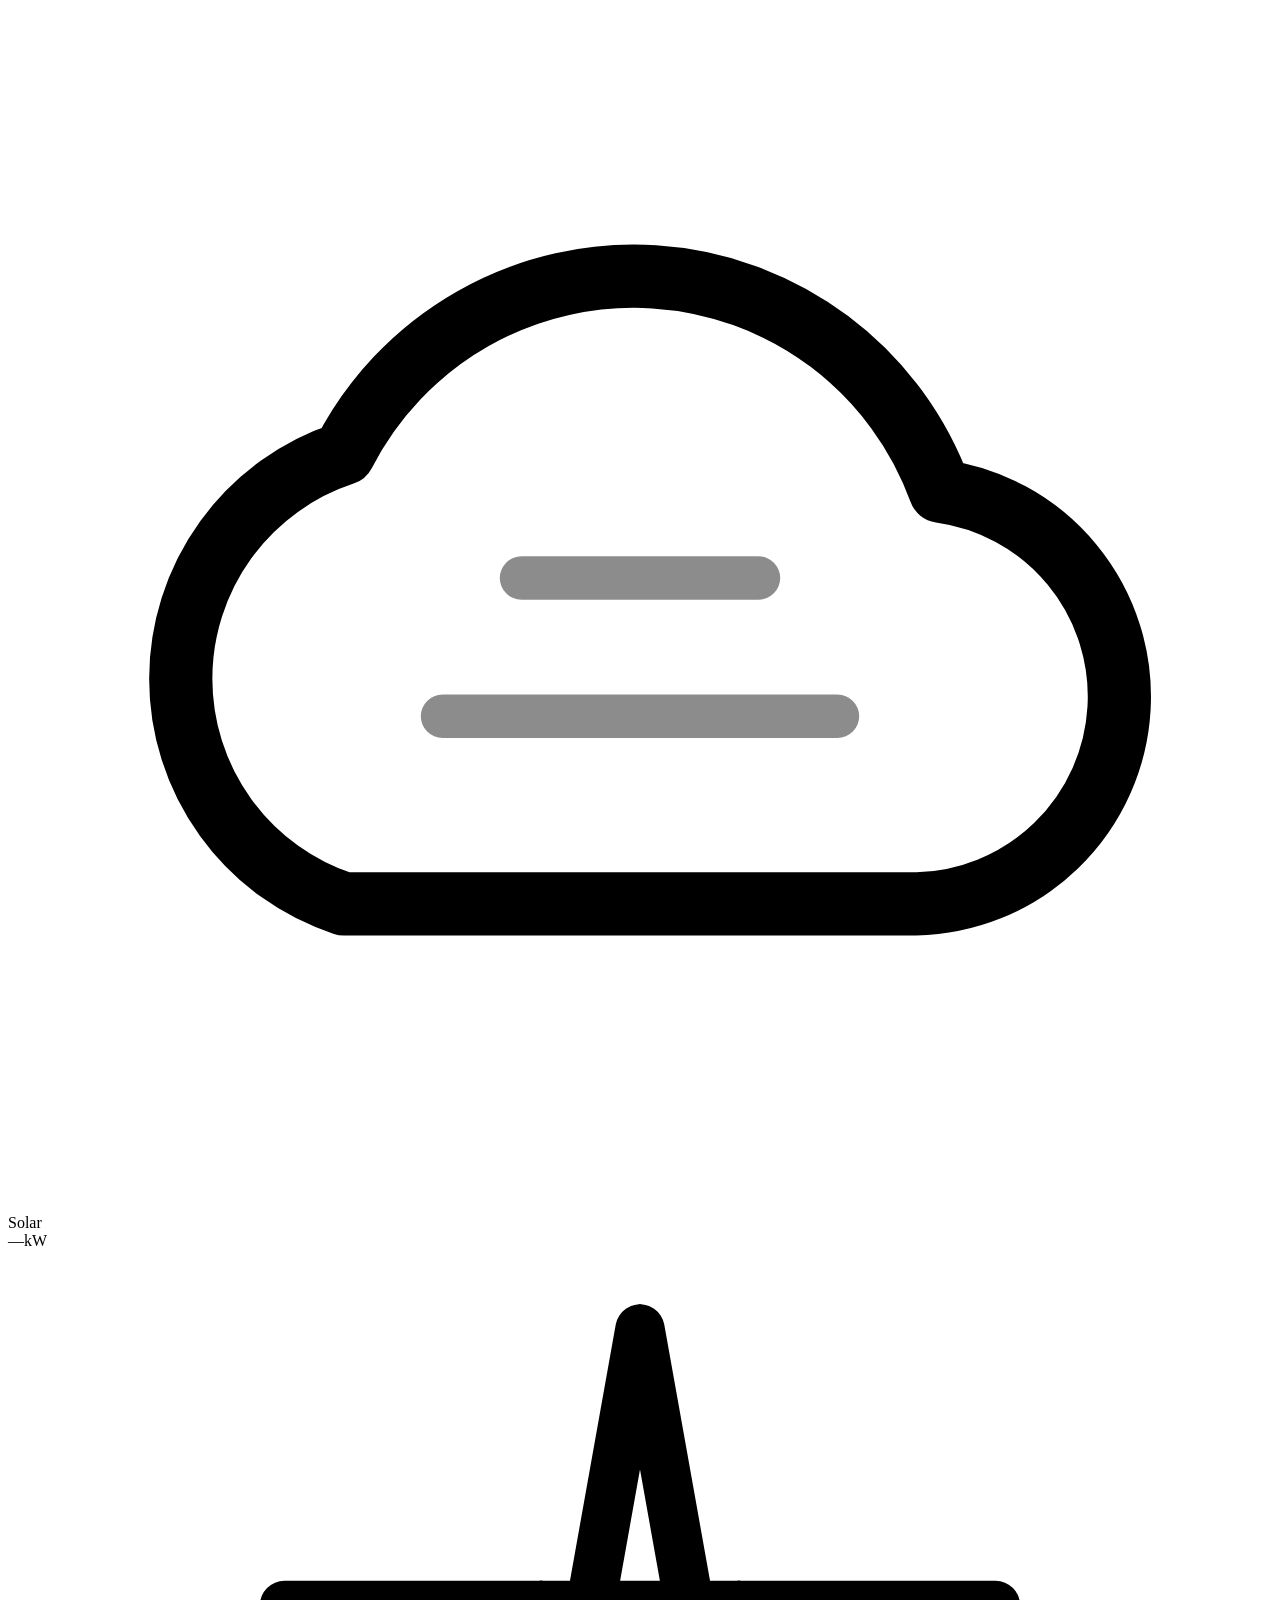
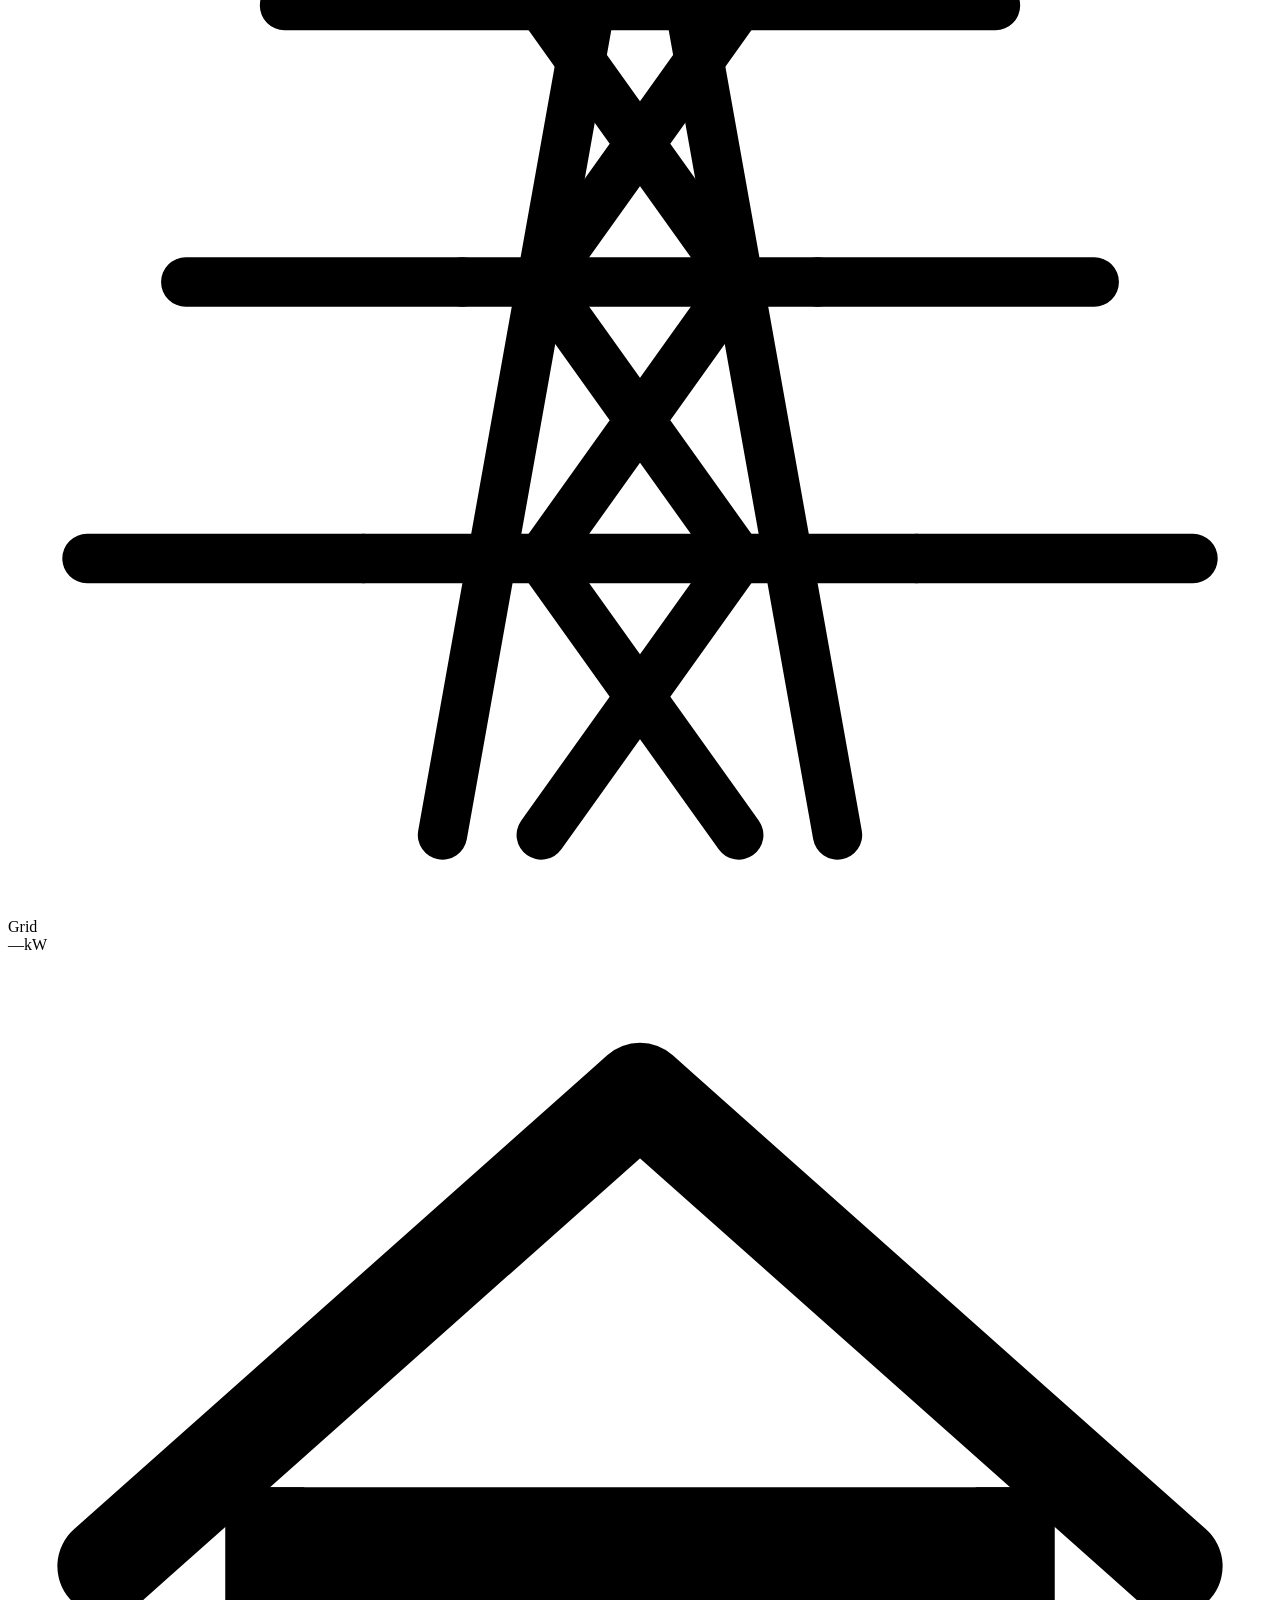
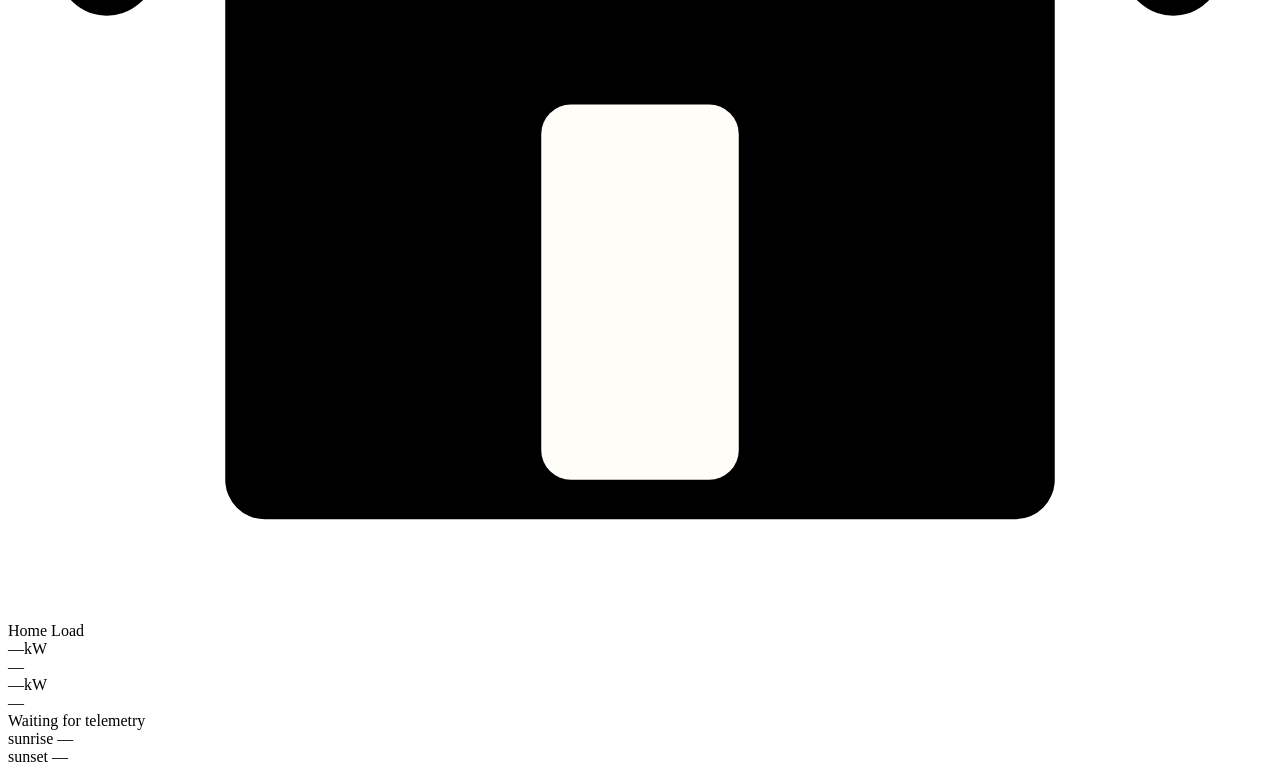
==== commit 7e942255: "Estimate sunrise and sunset from the cached site location Resolve the site at startup from SOLAR_* o" ====
--- a/app/static/index.html
+++ b/app/static/index.html
@@ -361,6 +361,8 @@
       </div>
     </section>
 
+    <div id="daylightWatermark" class="daylight-watermark" aria-hidden="true">sunrise —<br>sunset —</div>
+
   </main>
 
   <div id="drawerBackdrop" class="drawer-backdrop" hidden></div>
@@ -414,8 +416,9 @@
           <p class="small muted refresh-help">
             The browser checks this server at one third of the MQTT interval, with a
             2 s floor (2 s at 5 s, 20 s at 60 s). Anker MQTT is re-requested at the
-            selected cadence; a cold wake can take up to a minute and shows
-            <b>Refreshing</b> without hiding the last reading.
+            selected cadence; a cold wake can take up to a minute. The last reading
+            stays visible. <b>Refreshing</b> appears only if the wake is still
+            waiting after 2 s; an older frame is labelled <b>Stale</b>.
           </p>
         </div>
 
@@ -546,6 +549,7 @@
   </aside>
 </section>
 
+<script src="/static/daylight.js"></script>
 <script src="/static/home-view.js"></script>
 <script src="/static/app.js"></script>
 </body>
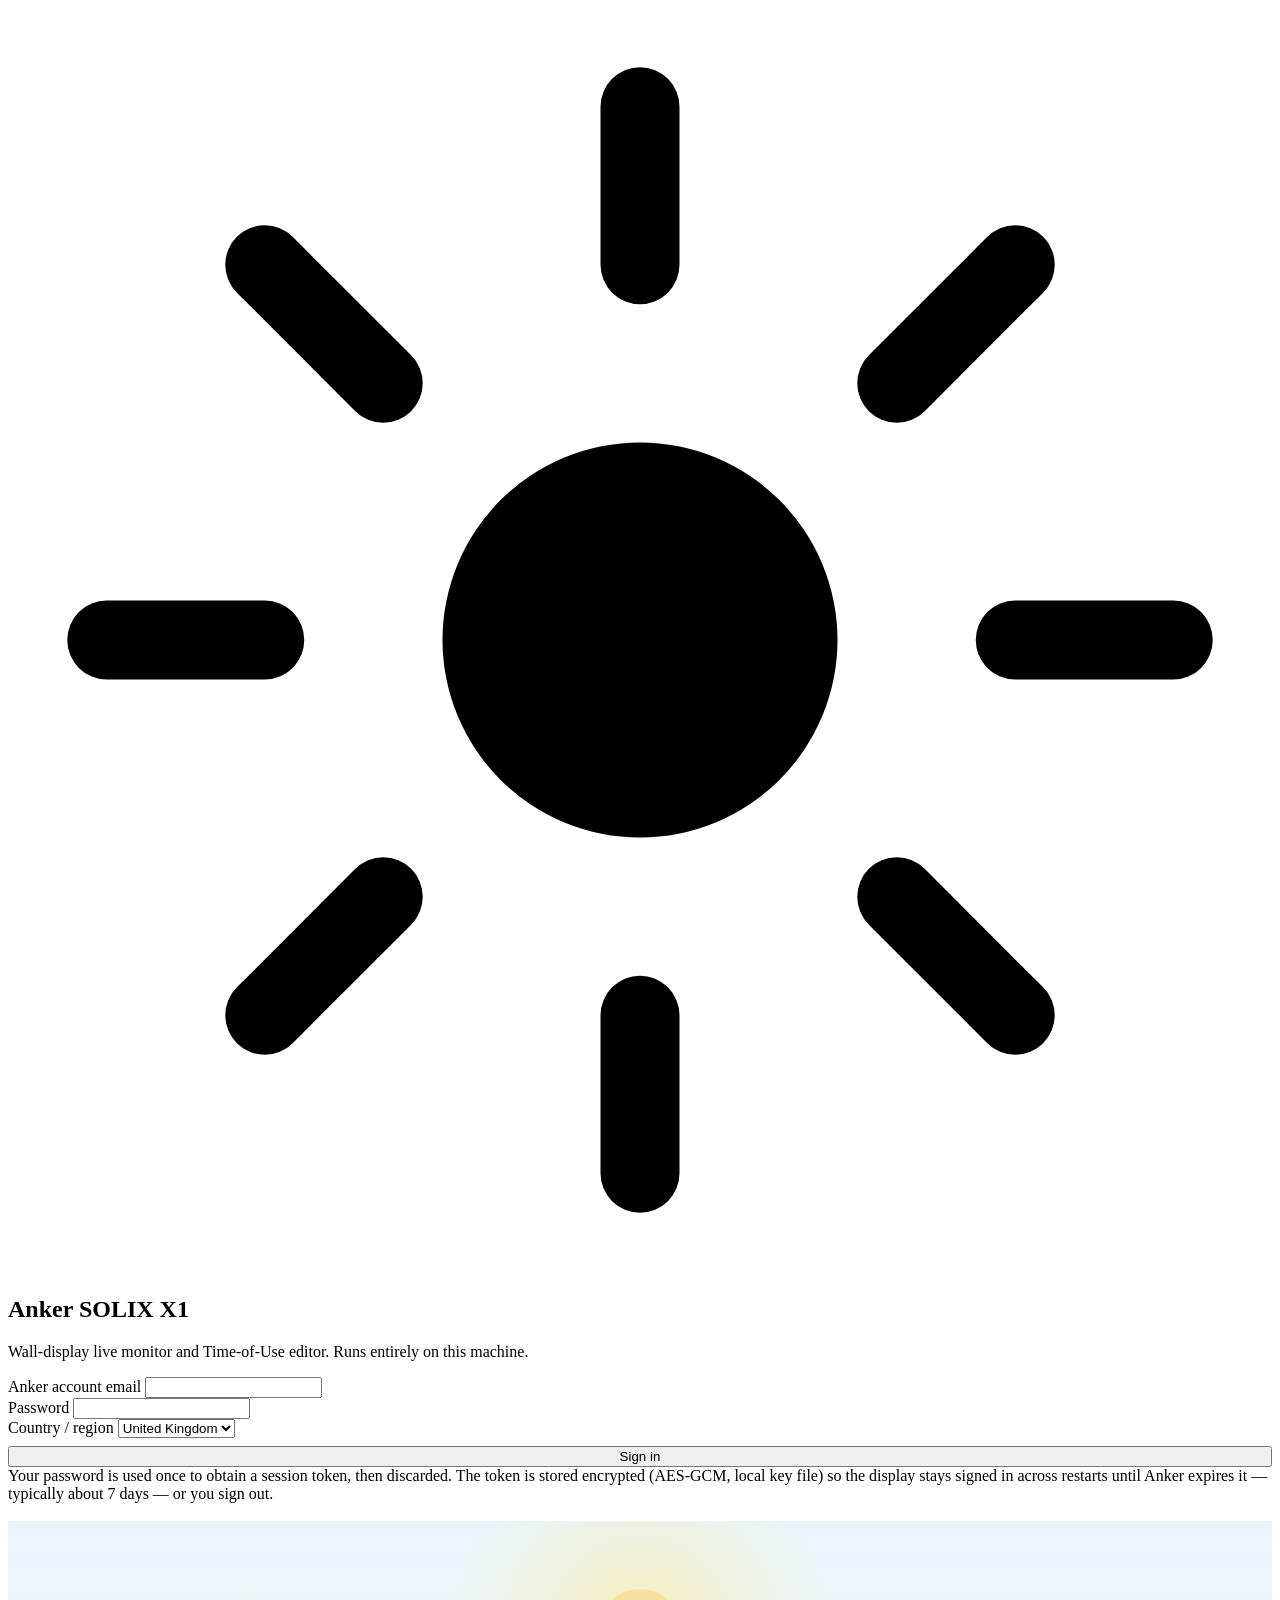
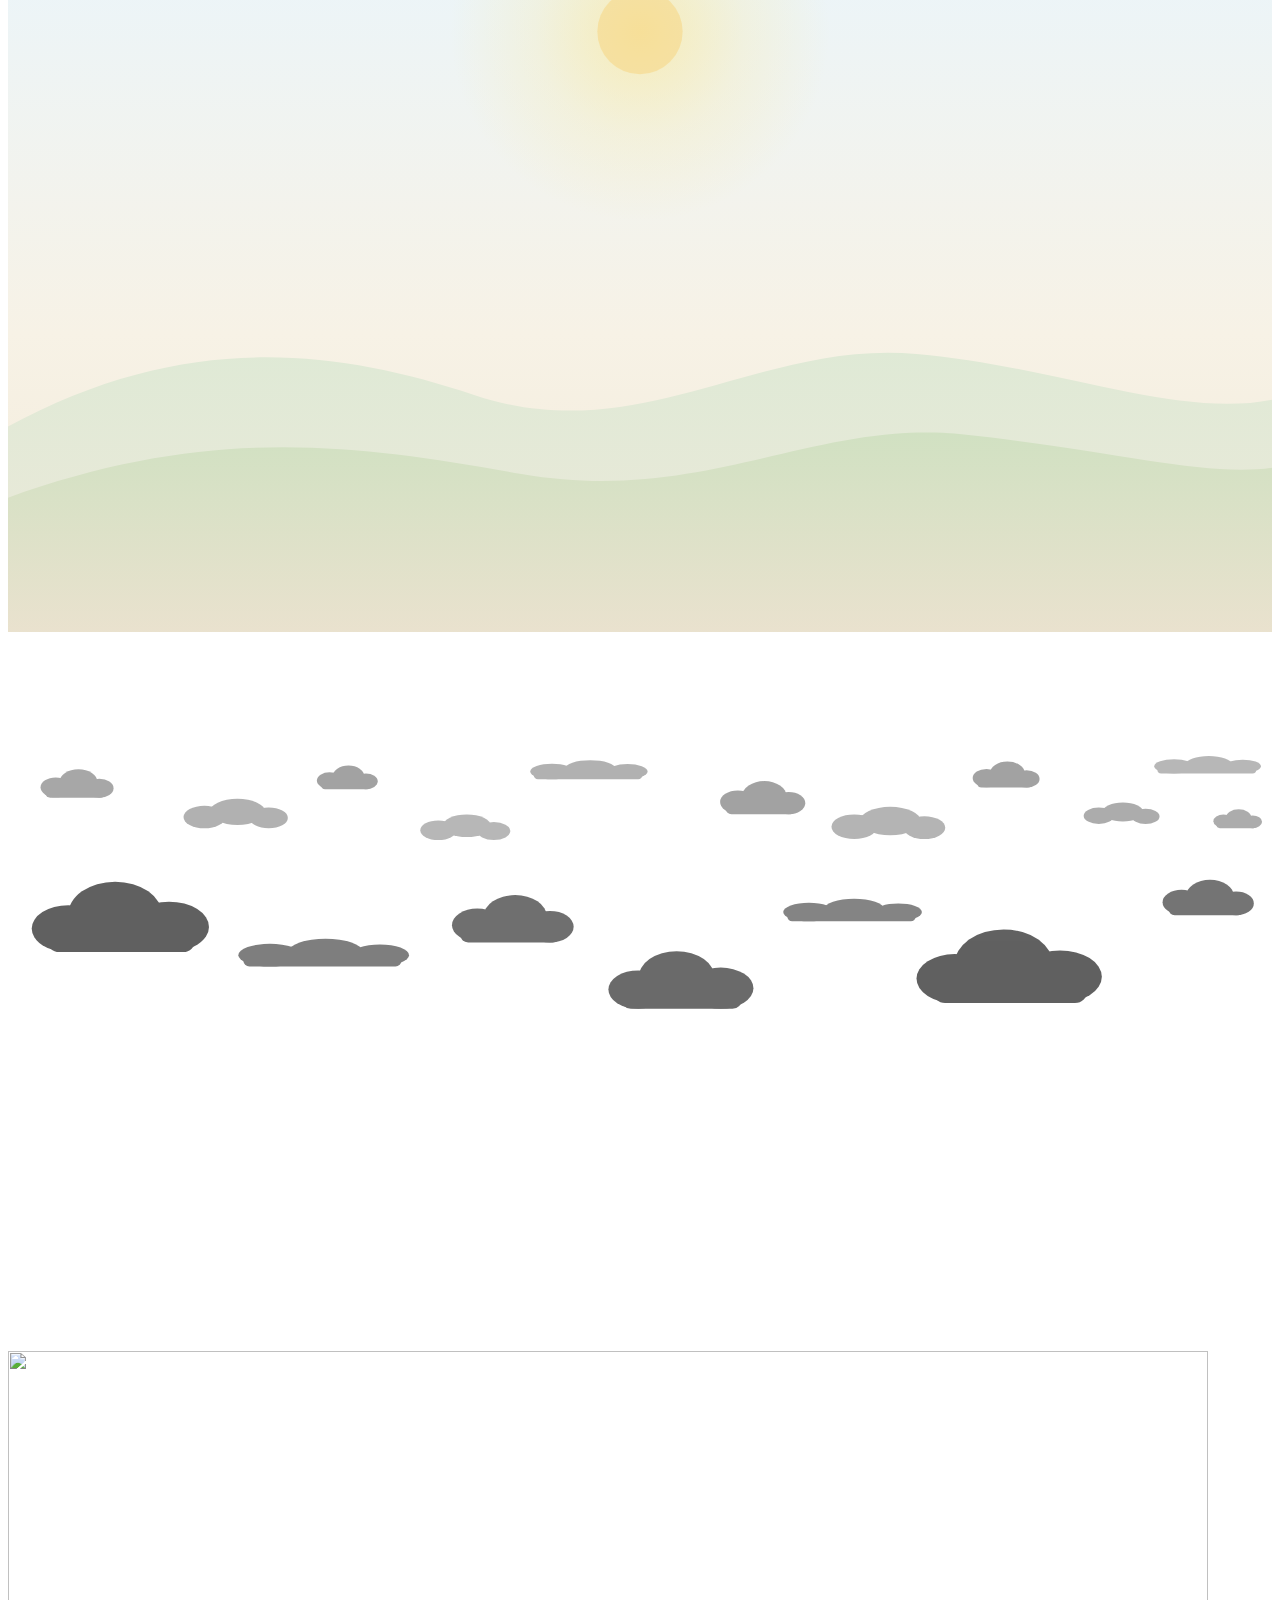
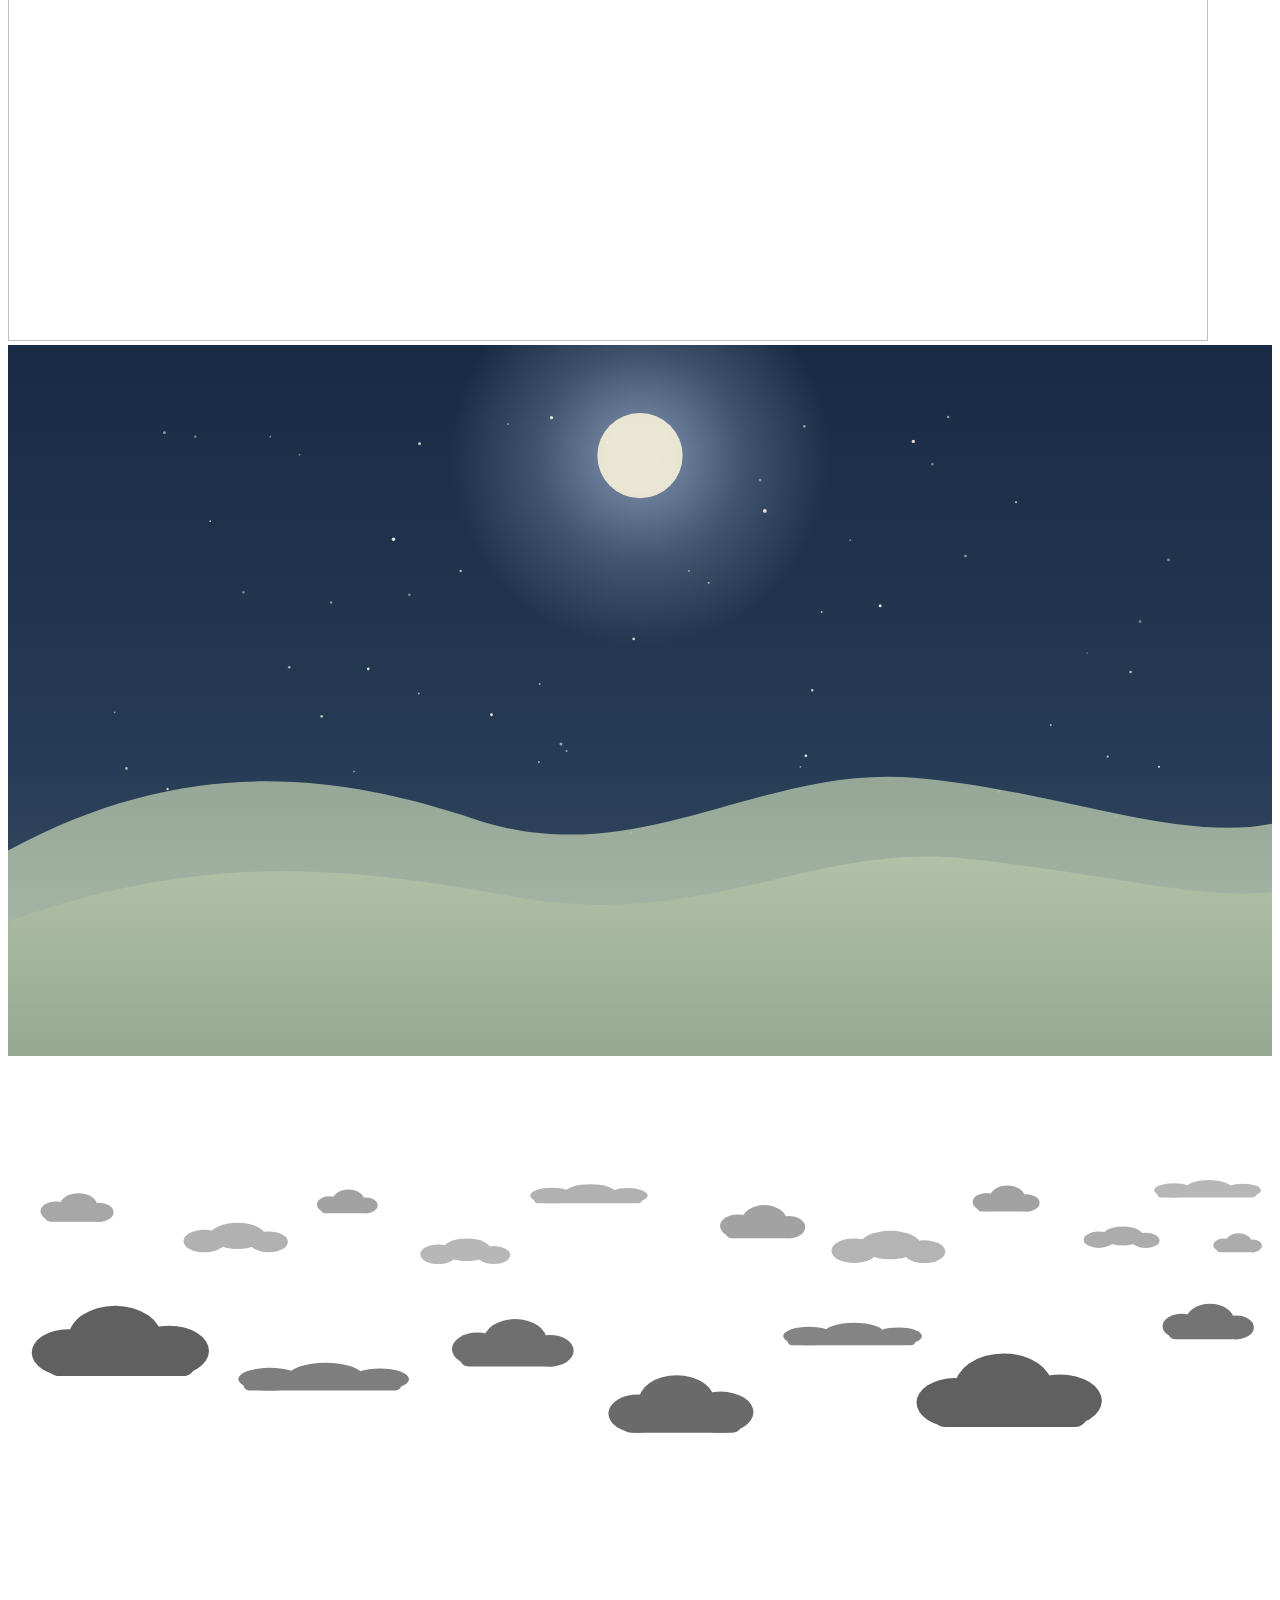
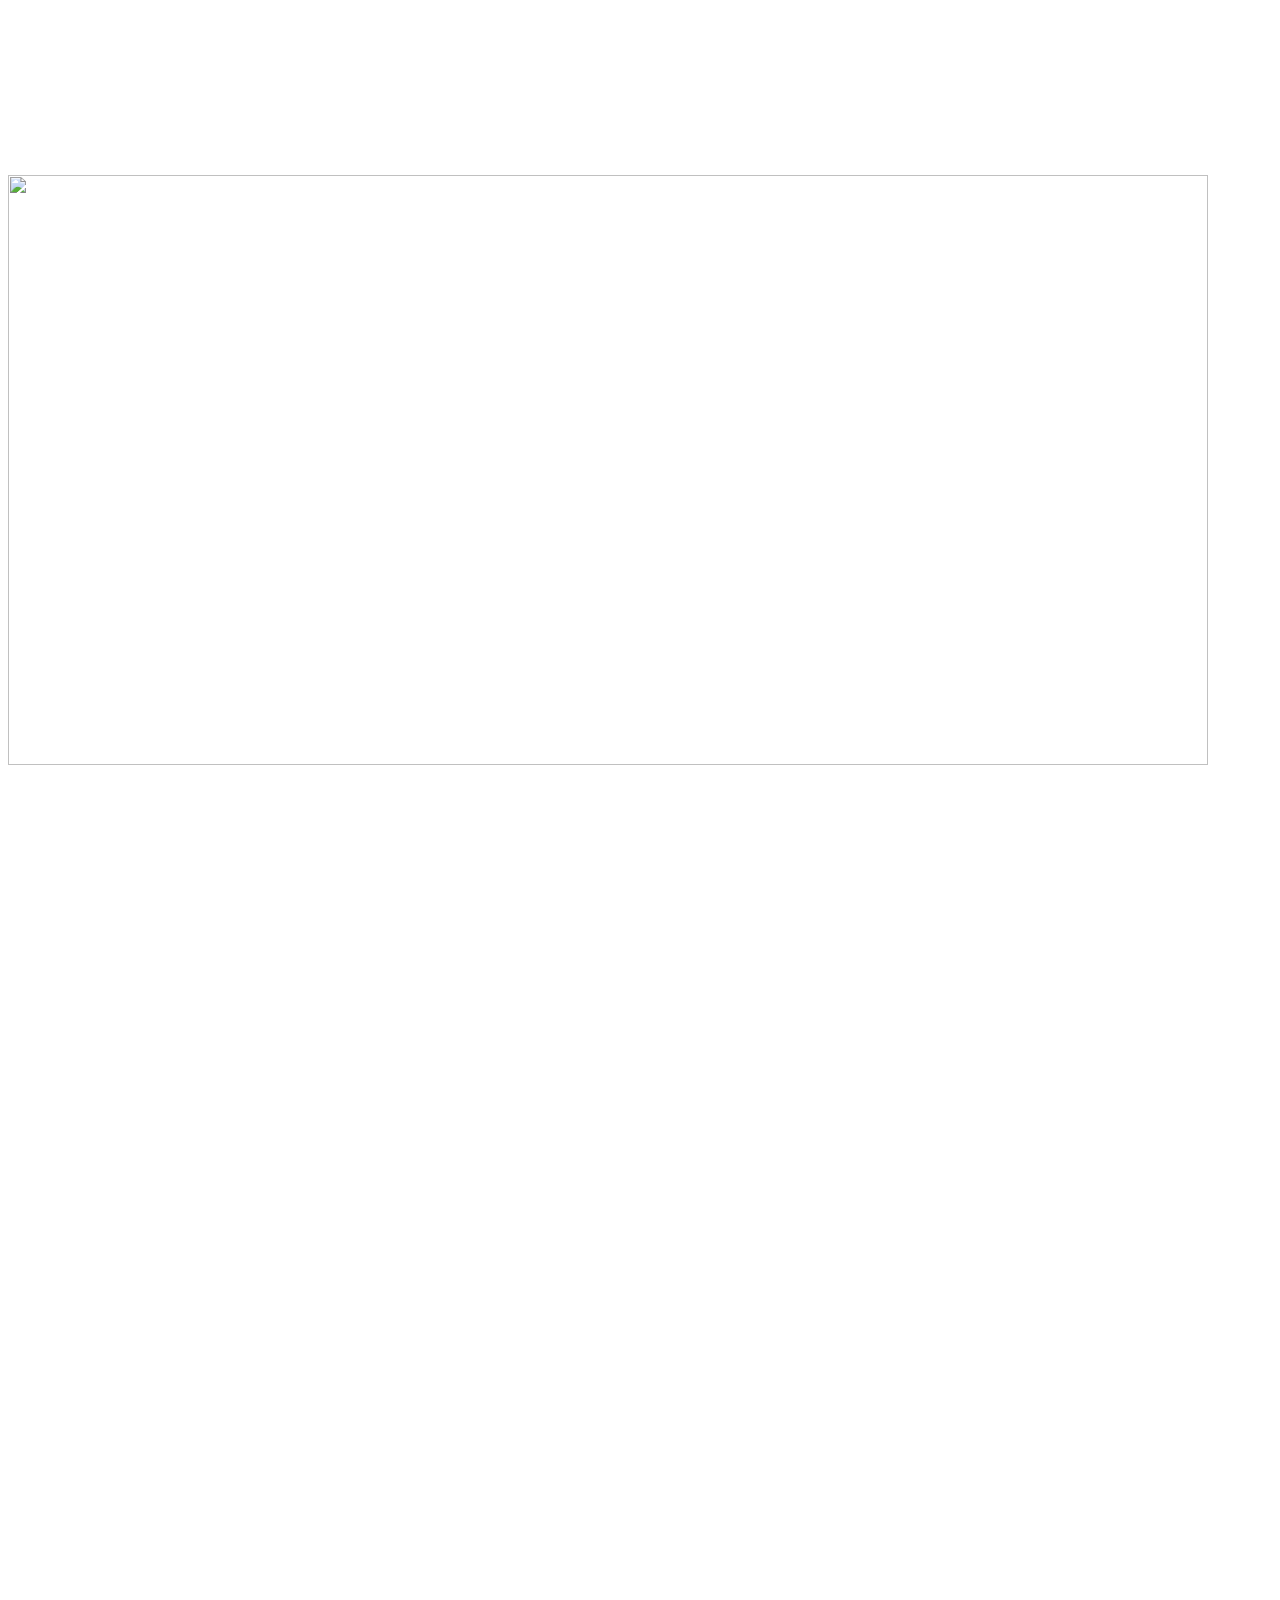
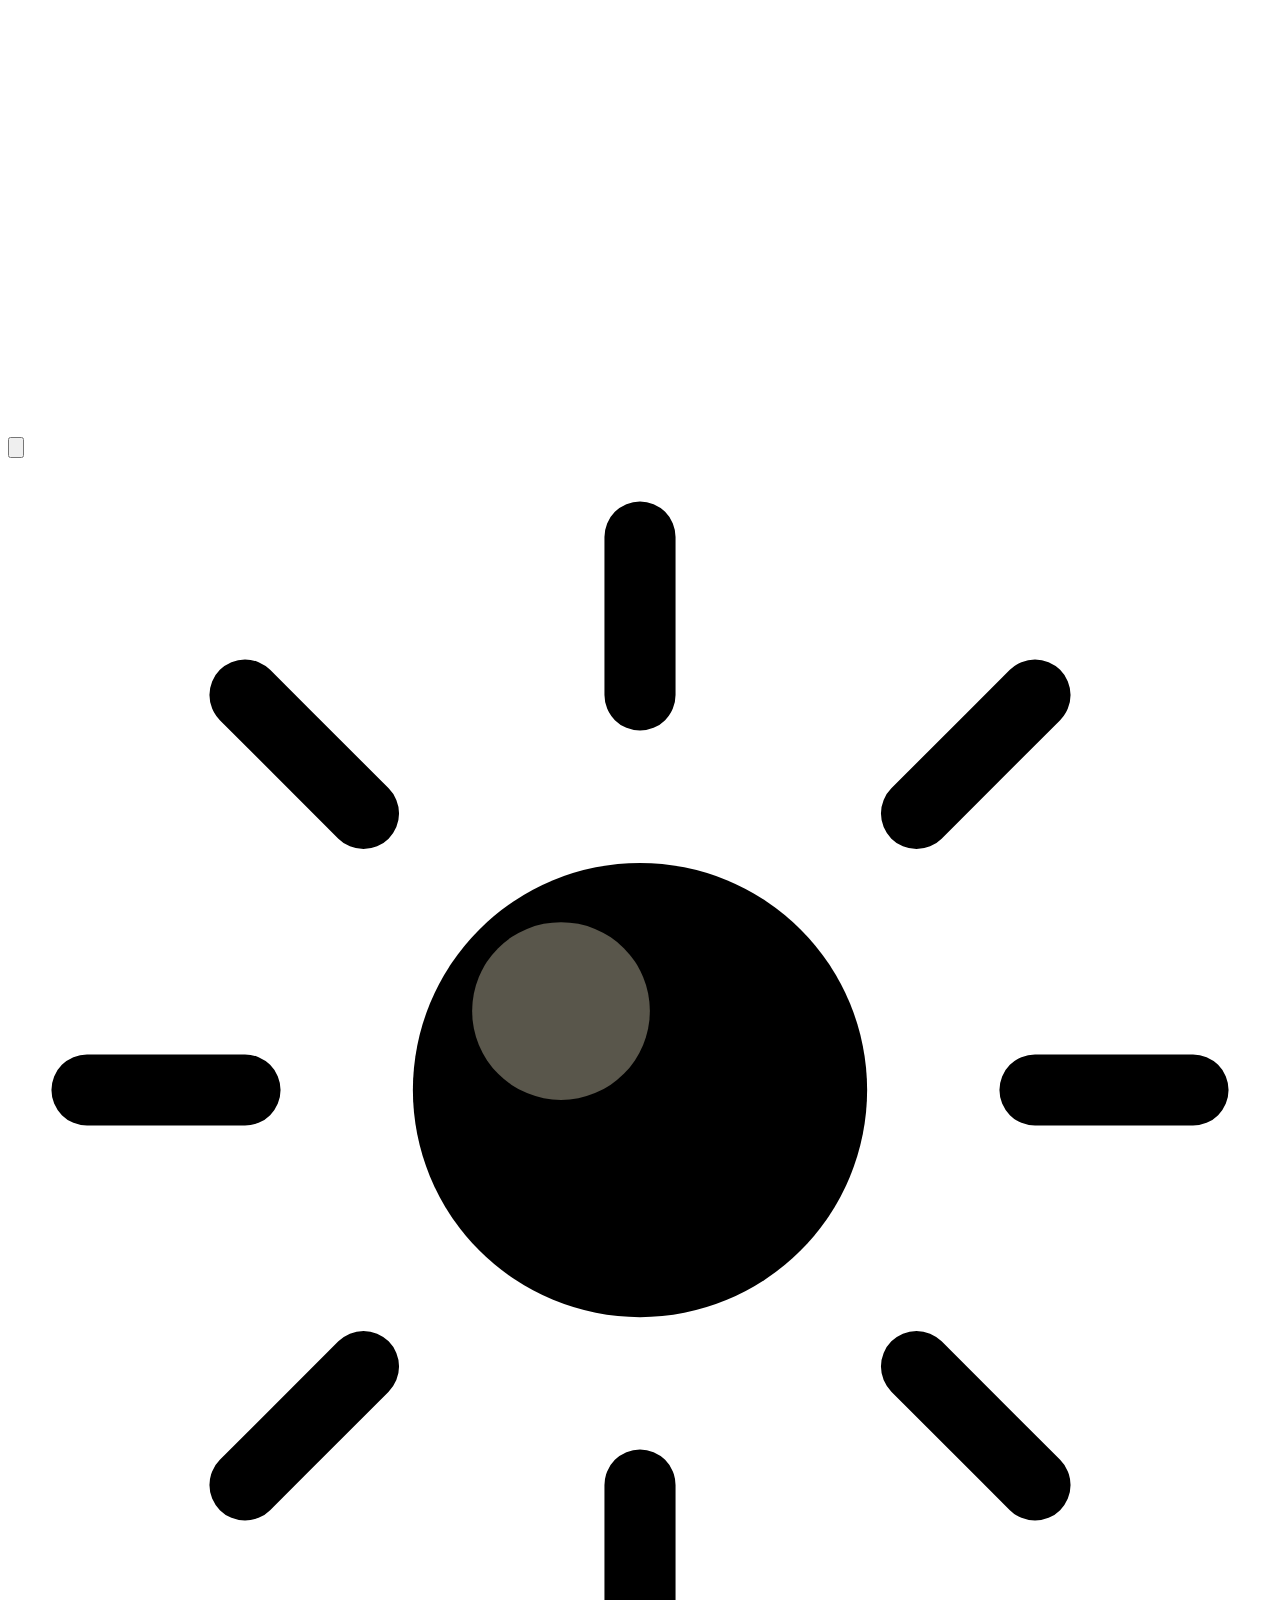
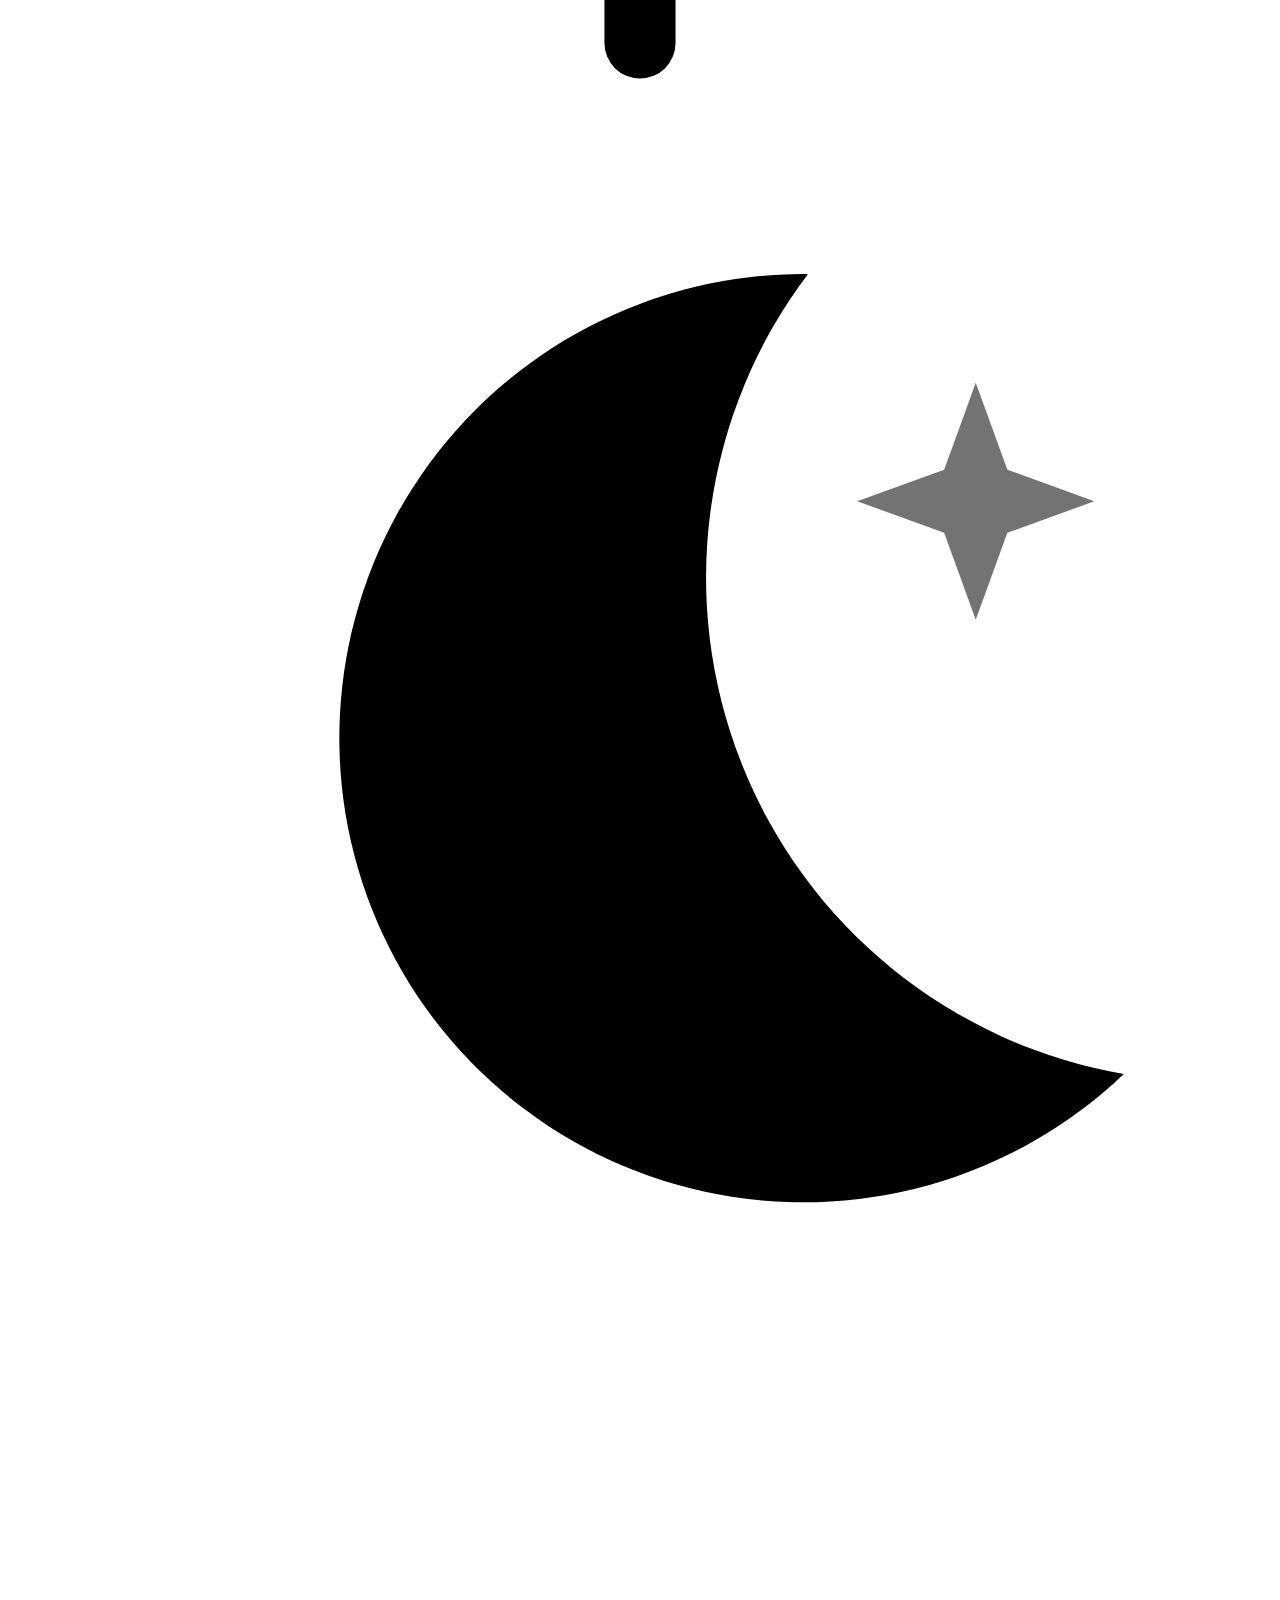
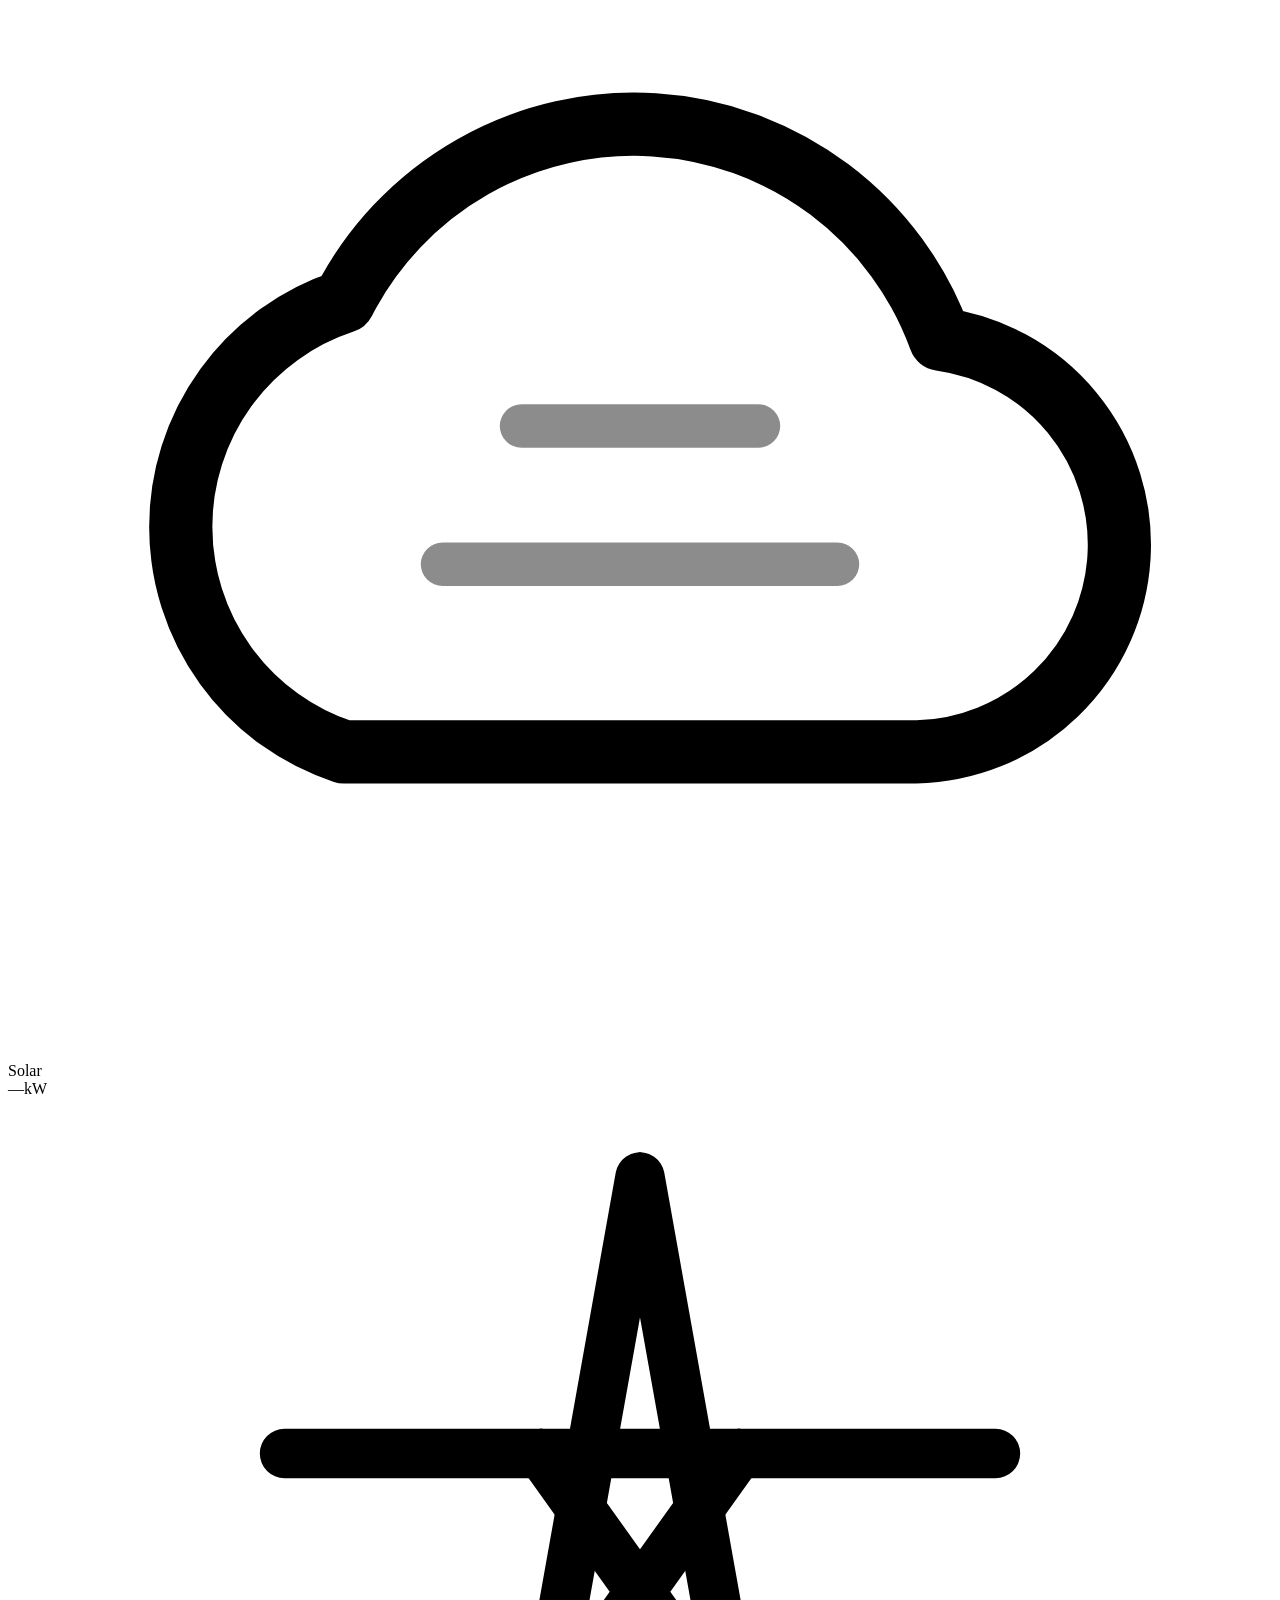
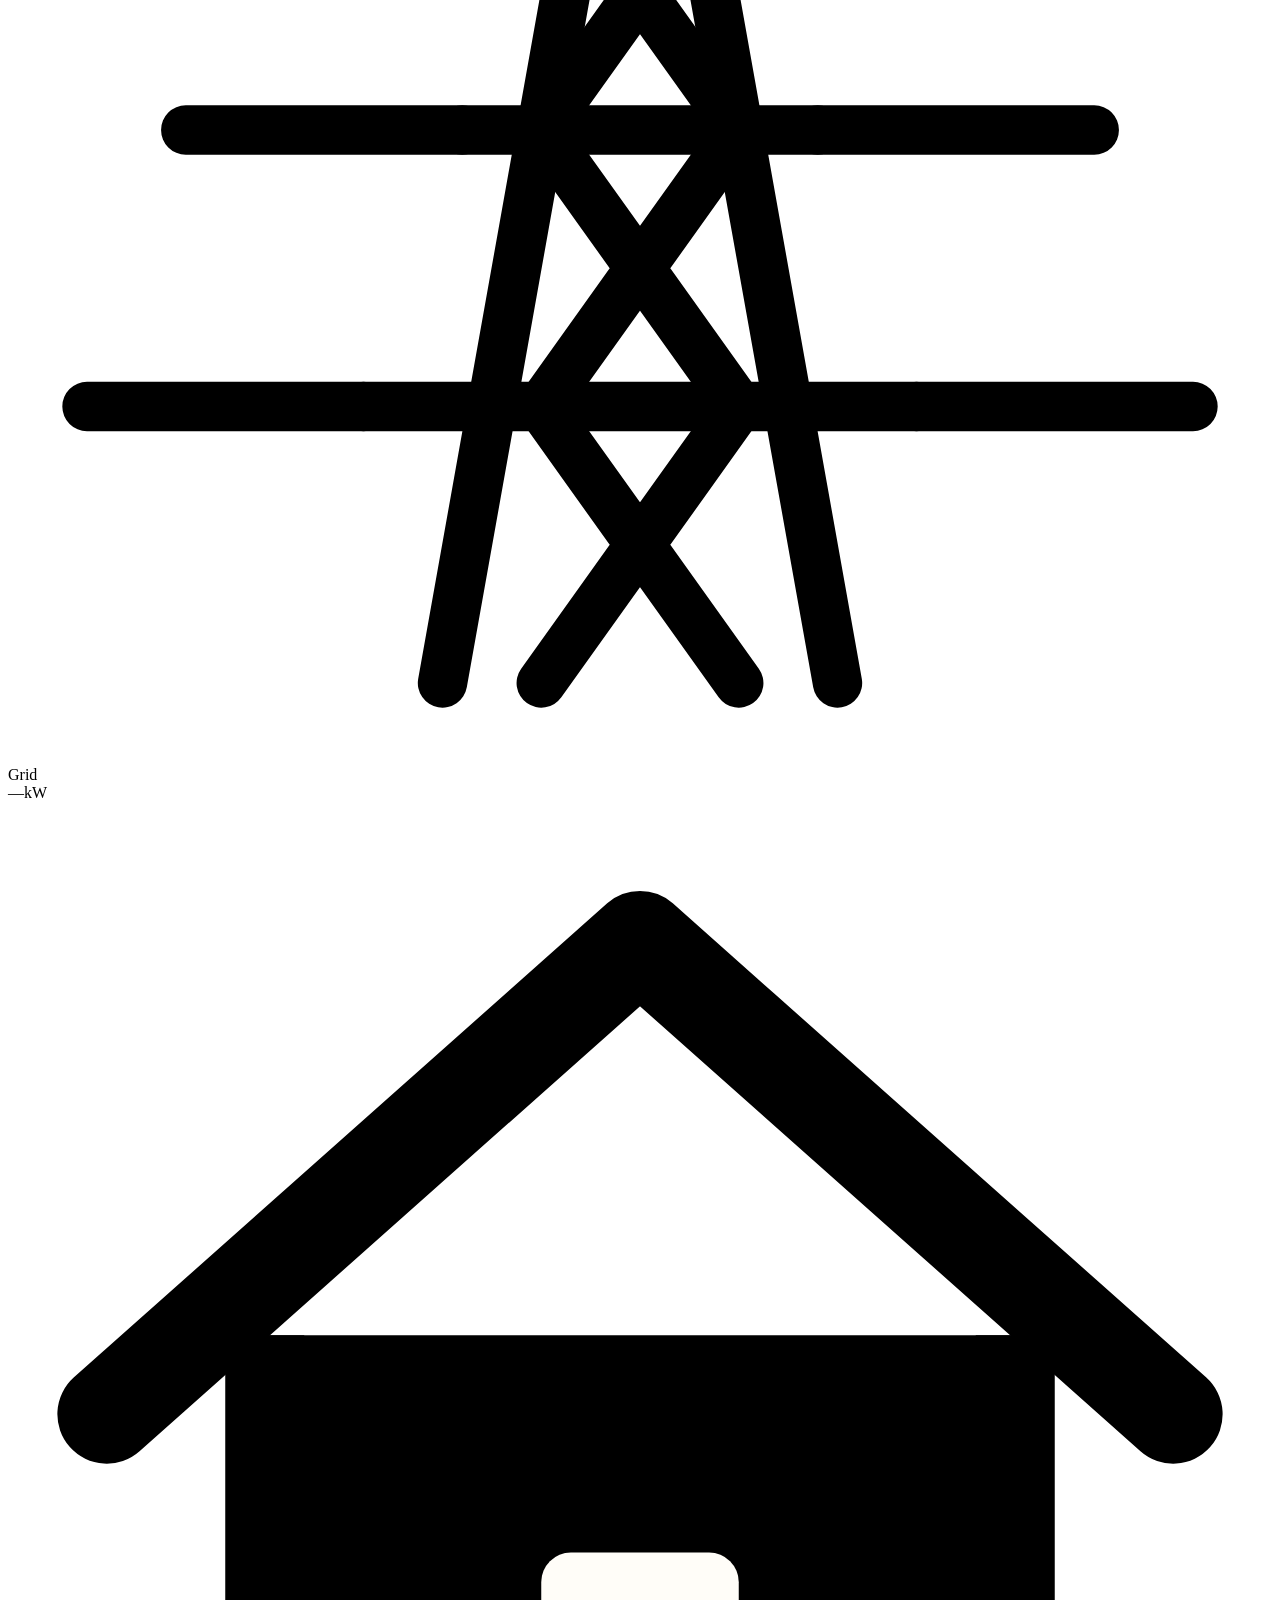
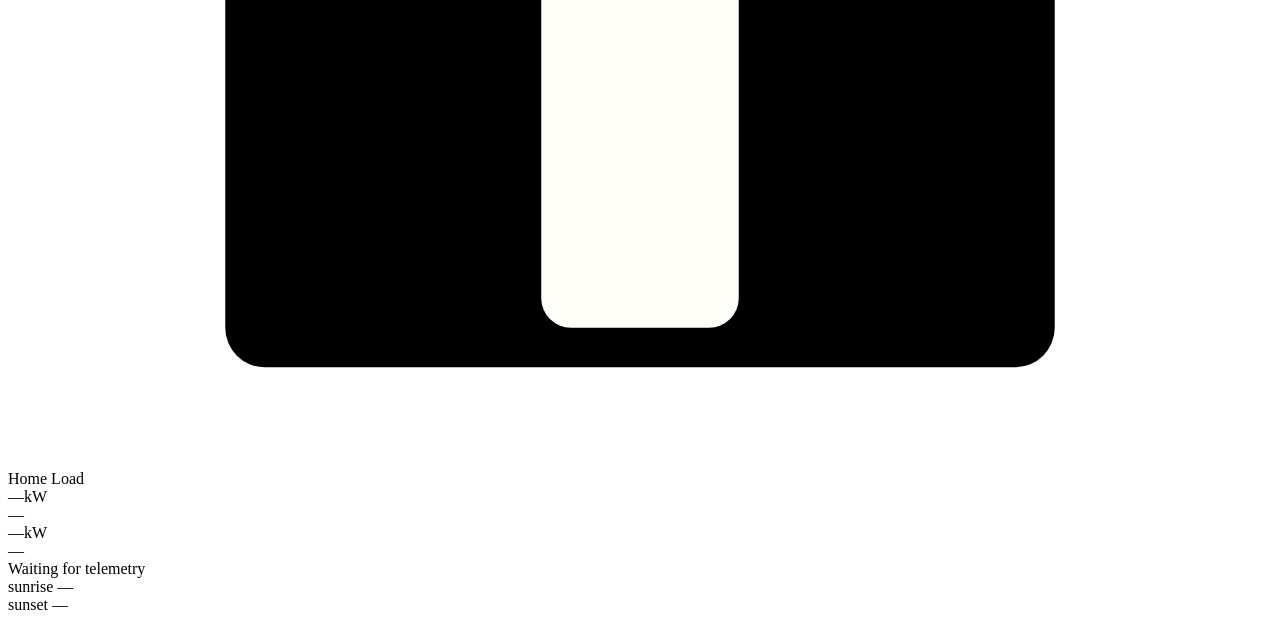
==== commit 2f6a894e: "Drift a cloudy sky over the daylight scene Replace the two fixed clouds with a shared vector cloud l" ====
--- a/app/static/index.html
+++ b/app/static/index.html
@@ -69,8 +69,65 @@
         data-home="unavailable">
 
     <div class="scene" aria-hidden="true">
-      <!-- Two pixel-aligned scene layers. Their shared clouds, hills and house
-           must keep identical geometry; keep every inline gradient id unique. -->
+      <svg class="cloud-library" width="1" height="1" aria-hidden="true" focusable="false">
+        <defs>
+          <!-- One cloud vocabulary for both sky layers: overlapping ellipses
+               and a rounded base merge into a flat, paper-cut cloud. -->
+          <g id="cloudPuffA">
+            <ellipse cx="42" cy="64" rx="42" ry="27"/>
+            <ellipse cx="96" cy="48" rx="54" ry="38"/>
+            <ellipse cx="158" cy="62" rx="46" ry="29"/>
+            <rect x="18" y="64" width="170" height="27" rx="13.5"/>
+          </g>
+          <g id="cloudPuffB">
+            <ellipse cx="34" cy="36" rx="32" ry="21"/>
+            <ellipse cx="82" cy="25" rx="40" ry="27"/>
+            <ellipse cx="126" cy="38" rx="30" ry="20"/>
+            <rect x="12" y="37" width="128" height="21" rx="10.5"/>
+          </g>
+          <g id="cloudPuffC">
+            <ellipse cx="52" cy="30" rx="50" ry="18"/>
+            <ellipse cx="140" cy="24" rx="58" ry="20"/>
+            <ellipse cx="226" cy="30" rx="46" ry="17"/>
+            <rect x="10" y="29" width="250" height="19" rx="9.5"/>
+          </g>
+          <g id="cloudPuffD">
+            <ellipse cx="26" cy="22" rx="24" ry="13"/>
+            <ellipse cx="64" cy="16" rx="32" ry="15"/>
+            <ellipse cx="100" cy="23" rx="22" ry="12"/>
+          </g>
+
+          <!-- Both banks keep every shape inside 0..1600. The track repeats
+               each bank once at x=1600 and moves exactly one viewBox, so the
+               loop seam lands outside the artwork. -->
+          <g id="cloudBankFar">
+            <use href="#cloudPuffB" transform="translate(40 170) scale(0.6)" opacity="0.34"/>
+            <use href="#cloudPuffD" transform="translate(220 205) scale(1.1)" opacity="0.3"/>
+            <use href="#cloudPuffB" transform="translate(390 165) scale(0.5)" opacity="0.36"/>
+            <use href="#cloudPuffD" transform="translate(520 225) scale(0.95)" opacity="0.28"/>
+            <use href="#cloudPuffC" transform="translate(660 155) scale(0.55)" opacity="0.3"/>
+            <use href="#cloudPuffB" transform="translate(900 185) scale(0.7)" opacity="0.36"/>
+            <use href="#cloudPuffD" transform="translate(1040 215) scale(1.2)" opacity="0.29"/>
+            <use href="#cloudPuffB" transform="translate(1220 160) scale(0.55)" opacity="0.36"/>
+            <use href="#cloudPuffD" transform="translate(1360 210) scale(0.8)" opacity="0.32"/>
+            <use href="#cloudPuffC" transform="translate(1450 150) scale(0.5)" opacity="0.28"/>
+            <use href="#cloudPuffB" transform="translate(1525 220) scale(0.4)" opacity="0.32"/>
+          </g>
+          <g id="cloudBankNear">
+            <use href="#cloudPuffA" transform="translate(30 300) scale(1.1)" opacity="0.62"/>
+            <use href="#cloudPuffC" transform="translate(290 380) scale(0.8)" opacity="0.5"/>
+            <use href="#cloudPuffB" transform="translate(560 330) scale(1.0)" opacity="0.56"/>
+            <use href="#cloudPuffA" transform="translate(760 390) scale(0.9)" opacity="0.58"/>
+            <use href="#cloudPuffC" transform="translate(980 330) scale(0.65)" opacity="0.48"/>
+            <use href="#cloudPuffA" transform="translate(1150 360) scale(1.15)" opacity="0.62"/>
+            <use href="#cloudPuffB" transform="translate(1460 310) scale(0.75)" opacity="0.54"/>
+          </g>
+        </defs>
+      </svg>
+
+      <!-- Two pixel-aligned scene layers. Both reference the shared cloud
+           banks and keep identical hill/house geometry; every inline gradient
+           id stays unique. -->
       <div id="sceneDay" class="scene-layer scene-layer--day">
         <svg class="scene-bg" viewBox="0 0 1600 900" preserveAspectRatio="xMidYMid slice">
           <defs>
@@ -96,14 +153,20 @@
           <rect width="1600" height="900" fill="url(#skyDay)"/>
           <circle cx="800" cy="140" r="240" fill="url(#sunGlow)"/>
           <circle cx="800" cy="140" r="54" fill="#f8d37c" opacity=".50"/>
-          <g fill="#ffffff" opacity=".58">
-            <path d="M148 338c-30 0-52-19-52-43 0-25 23-44 52-44 5-27 30-47 60-47 33 0 61 23 67 54 27 2 48 20 48 44 0 24-21 36-47 36H148Z"/>
-            <path d="M1378 388c-27 0-47-17-47-38 0-22 20-39 47-39 4-24 27-42 54-42 30 0 55 21 60 48 24 2 43 18 43 39 0 21-19 32-42 32h-115Z"/>
-          </g>
           <path d="M0 640 C 220 520 410 540 590 600 C 800 670 950 530 1150 548 C 1330 564 1480 630 1600 606 L 1600 900 L 0 900 Z"
                 fill="url(#hillFar)" opacity=".86"/>
           <path d="M0 730 C 260 636 445 664 650 700 C 880 740 1020 630 1210 650 C 1400 670 1515 704 1600 692 L 1600 900 L 0 900 Z"
                 fill="url(#hillNear)" opacity=".92"/>
+        </svg>
+        <svg class="cloud-sky" viewBox="0 0 1600 900" preserveAspectRatio="xMidYMid slice" aria-hidden="true" focusable="false">
+          <g class="cloud-track cloud-track--far">
+            <use href="#cloudBankFar"/>
+            <use href="#cloudBankFar" transform="translate(1600 0)"/>
+          </g>
+          <g class="cloud-track cloud-track--near">
+            <use href="#cloudBankNear"/>
+            <use href="#cloudBankNear" transform="translate(1600 0)"/>
+          </g>
         </svg>
         <div class="scene-glow scene-glow--day"></div>
         <img id="houseImg" class="house" src="/static/assets/house.svg"
@@ -191,14 +254,20 @@
           </g>
           <circle cx="800" cy="140" r="240" fill="url(#moonGlow)"/>
           <circle cx="800" cy="140" r="54" fill="#f7f1da" opacity=".90"/>
-          <g fill="#3e536b" opacity=".58">
-            <path d="M148 338c-30 0-52-19-52-43 0-25 23-44 52-44 5-27 30-47 60-47 33 0 61 23 67 54 27 2 48 20 48 44 0 24-21 36-47 36H148Z"/>
-            <path d="M1378 388c-27 0-47-17-47-38 0-22 20-39 47-39 4-24 27-42 54-42 30 0 55 21 60 48 24 2 43 18 43 39 0 21-19 32-42 32h-115Z"/>
-          </g>
           <path d="M0 640 C 220 520 410 540 590 600 C 800 670 950 530 1150 548 C 1330 564 1480 630 1600 606 L 1600 900 L 0 900 Z"
                 fill="url(#hillFarNight)" opacity=".86"/>
           <path d="M0 730 C 260 636 445 664 650 700 C 880 740 1020 630 1210 650 C 1400 670 1515 704 1600 692 L 1600 900 L 0 900 Z"
                 fill="url(#hillNearNight)" opacity=".92"/>
+        </svg>
+        <svg class="cloud-sky" viewBox="0 0 1600 900" preserveAspectRatio="xMidYMid slice" aria-hidden="true" focusable="false">
+          <g class="cloud-track cloud-track--far">
+            <use href="#cloudBankFar"/>
+            <use href="#cloudBankFar" transform="translate(1600 0)"/>
+          </g>
+          <g class="cloud-track cloud-track--near">
+            <use href="#cloudBankNear"/>
+            <use href="#cloudBankNear" transform="translate(1600 0)"/>
+          </g>
         </svg>
         <div class="scene-glow scene-glow--night"></div>
         <img class="house house--night" src="/static/assets/house-night.svg"
